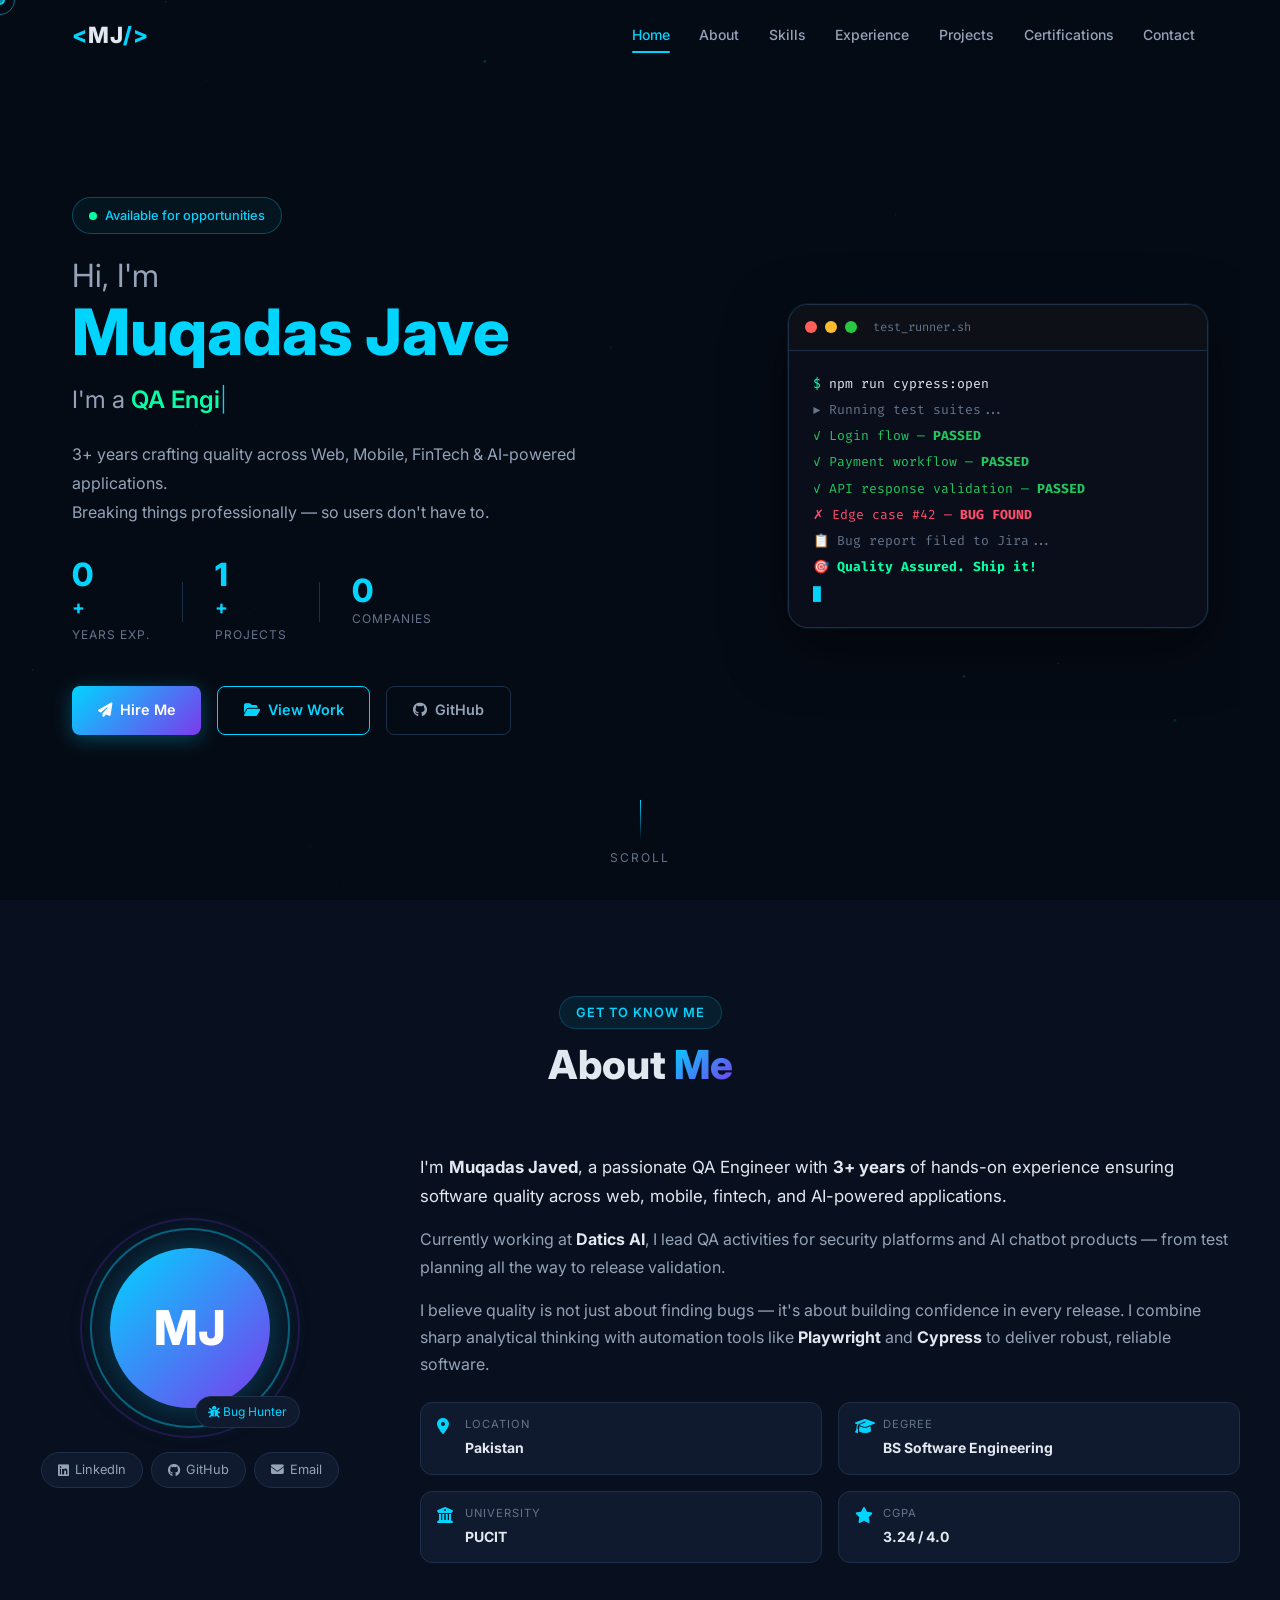
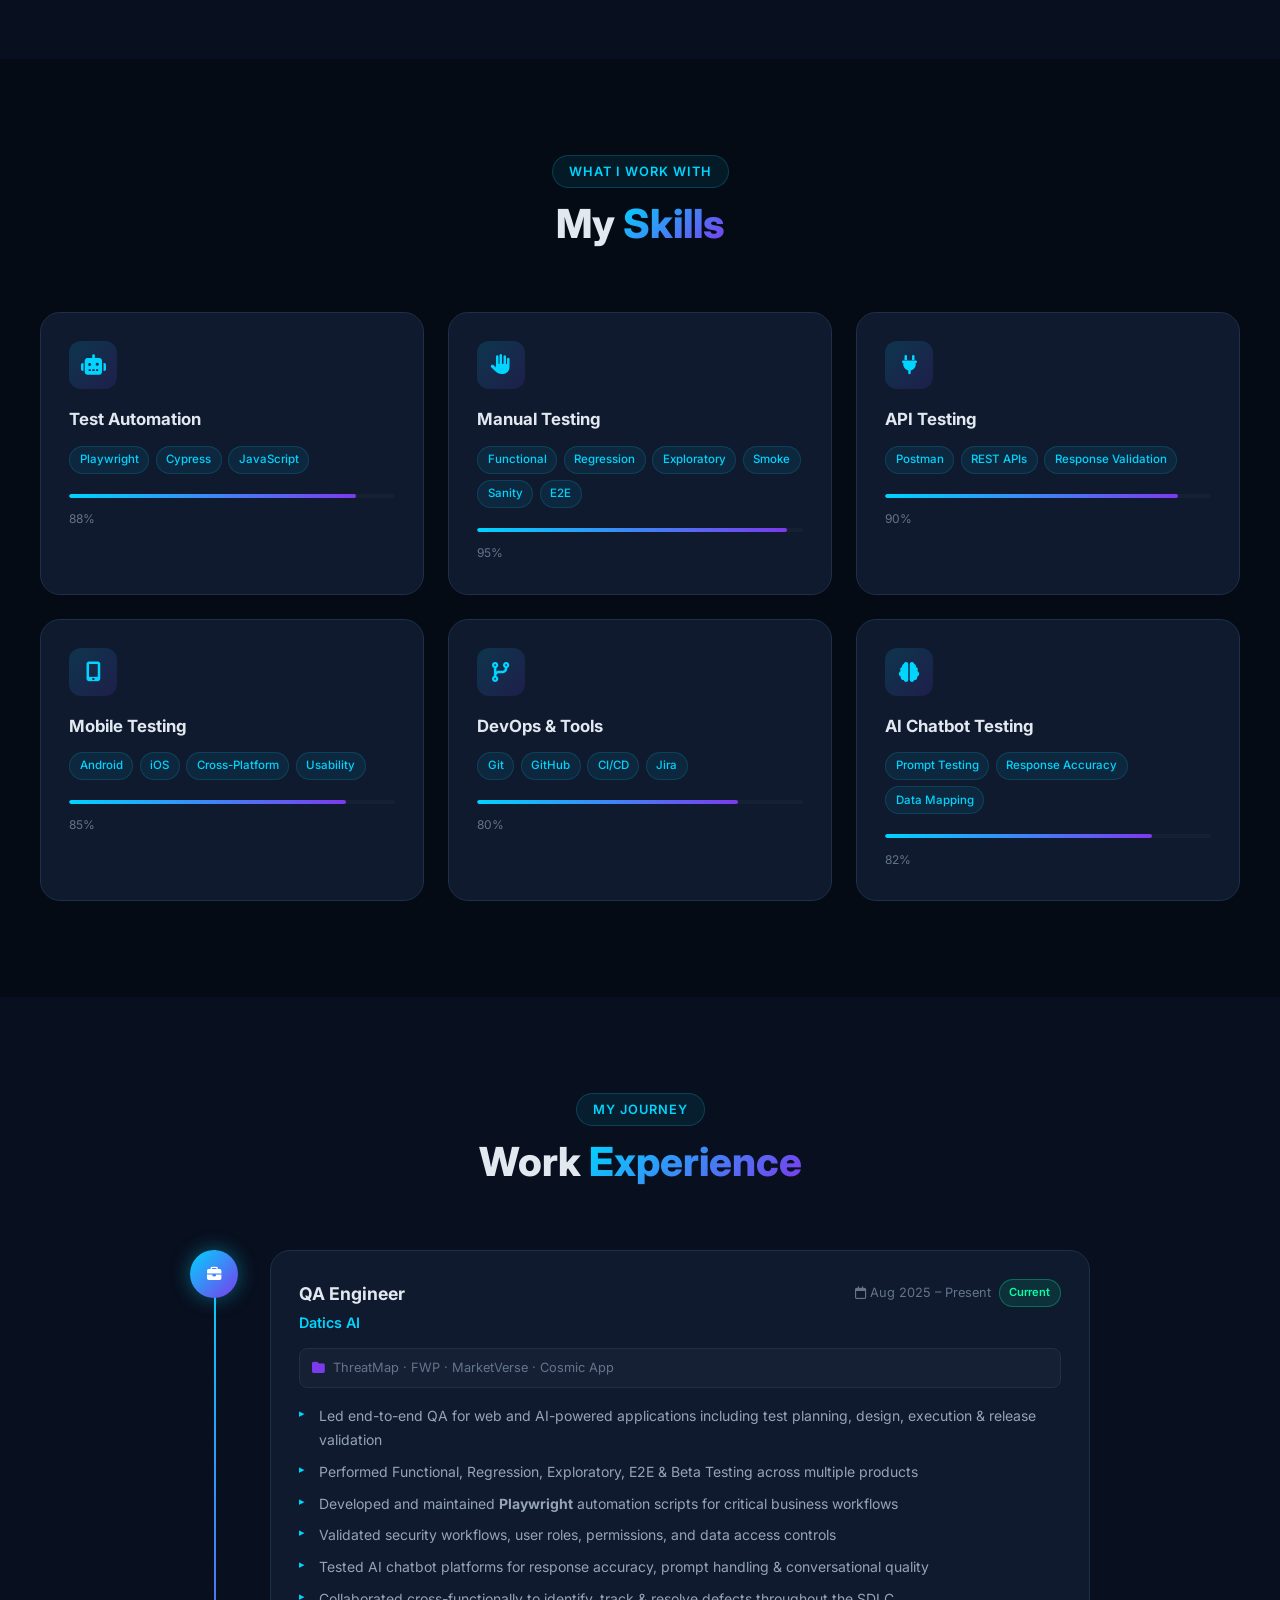
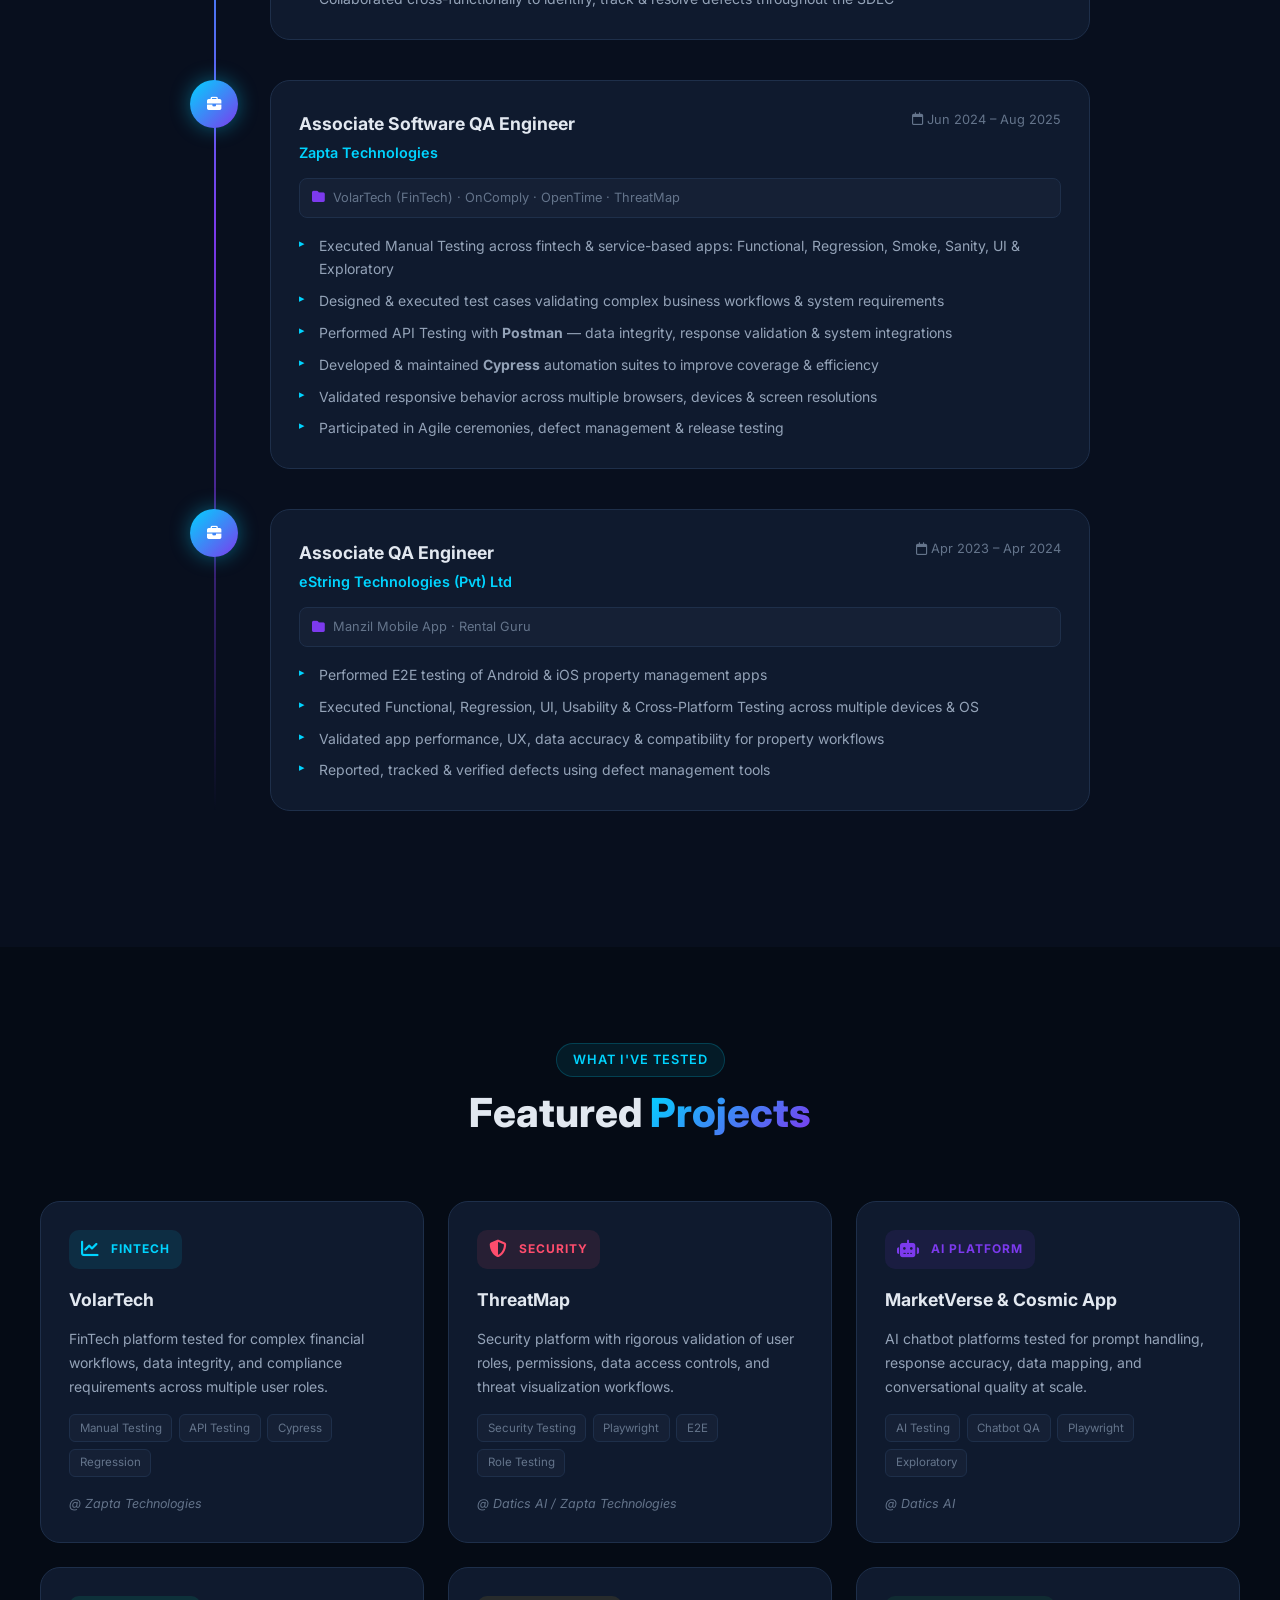
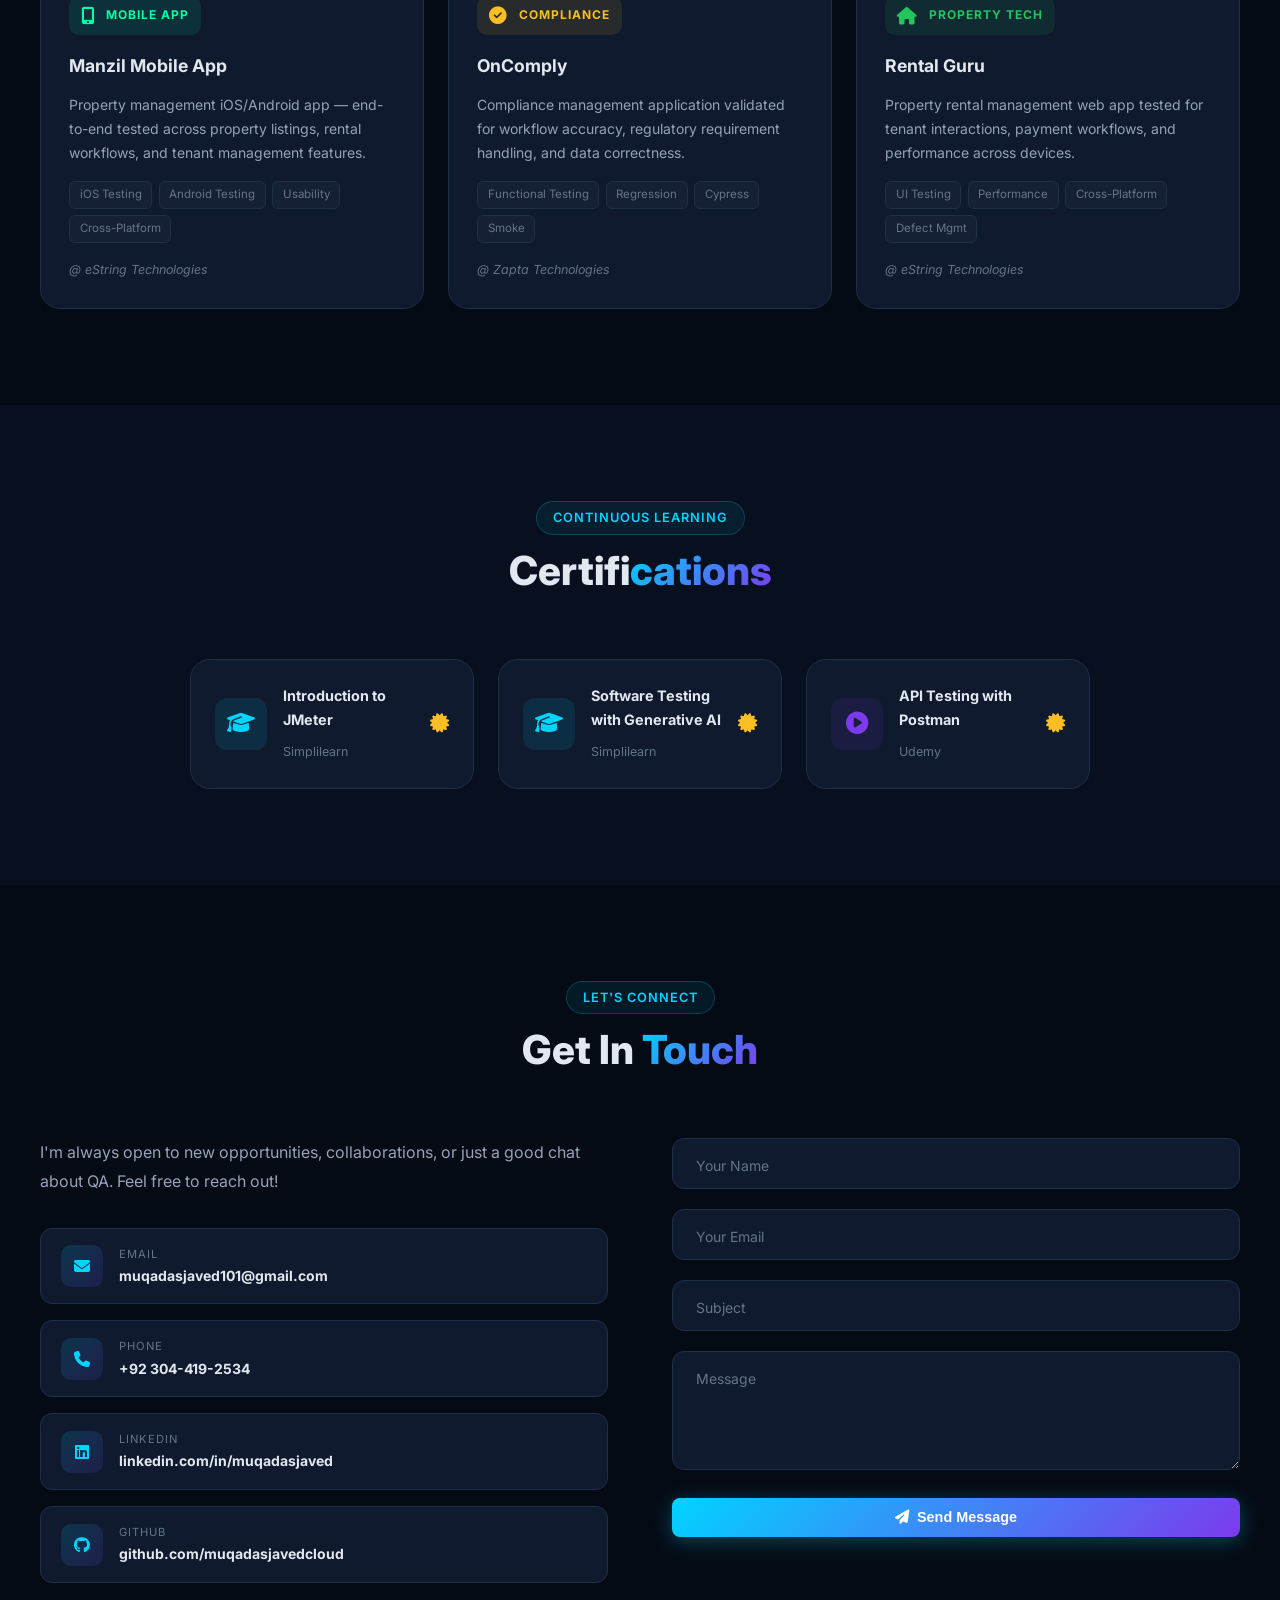
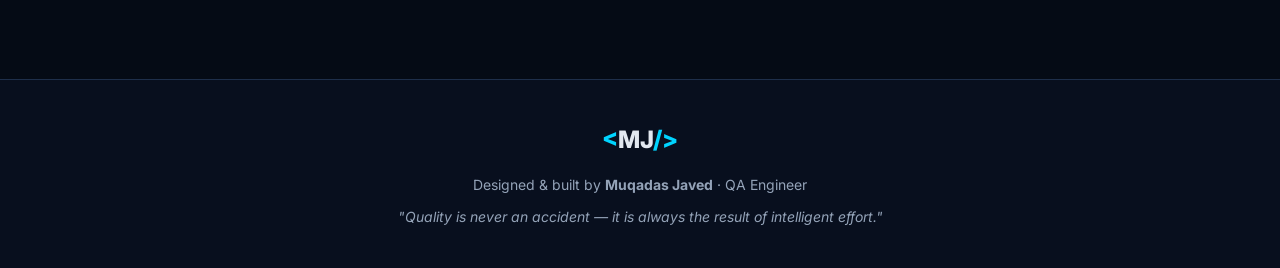
==== index.html @ f6d14b2b "🚀 Launch: Muqadas Javed QA Engineer Portfolio" ====
<!DOCTYPE html>
<html lang="en">
<head>
  <meta charset="UTF-8" />
  <meta name="viewport" content="width=device-width, initial-scale=1.0" />
  <title>Muqadas Javed | QA Engineer</title>
  <link rel="preconnect" href="https://fonts.googleapis.com" />
  <link rel="preconnect" href="https://fonts.gstatic.com" crossorigin />
  <link href="https://fonts.googleapis.com/css2?family=Inter:wght@300;400;500;600;700;800&family=Fira+Code:wght@400;500&display=swap" rel="stylesheet" />
  <link rel="stylesheet" href="https://cdnjs.cloudflare.com/ajax/libs/font-awesome/6.5.0/css/all.min.css" />
  <link rel="stylesheet" href="style.css" />
</head>
<body>

  <!-- CUSTOM CURSOR -->
  <div class="cursor" id="cursor"></div>
  <div class="cursor-follower" id="cursorFollower"></div>

  <!-- LOADING SCREEN -->
  <div class="loader" id="loader">
    <div class="loader-content">
      <div class="loader-logo">MJ</div>
      <div class="loader-bar"><div class="loader-fill"></div></div>
      <p class="loader-text fira">Initializing QA Mode...</p>
    </div>
  </div>

  <!-- NAVBAR -->
  <nav class="navbar" id="navbar">
    <div class="nav-container">
      <a href="#home" class="nav-logo">
        <span class="logo-bracket">&lt;</span>MJ<span class="logo-bracket">/&gt;</span>
      </a>
      <ul class="nav-links" id="navLinks">
        <li><a href="#home"           class="nav-link active">Home</a></li>
        <li><a href="#about"          class="nav-link">About</a></li>
        <li><a href="#skills"         class="nav-link">Skills</a></li>
        <li><a href="#experience"     class="nav-link">Experience</a></li>
        <li><a href="#projects"       class="nav-link">Projects</a></li>
        <li><a href="#certifications" class="nav-link">Certifications</a></li>
        <li><a href="#contact"        class="nav-link">Contact</a></li>
      </ul>
      <button class="hamburger" id="hamburger" aria-label="Menu">
        <span></span><span></span><span></span>
      </button>
    </div>
  </nav>

  <!-- HERO -->
  <section class="hero" id="home">
    <canvas id="particleCanvas"></canvas>
    <div class="hero-content">
      <div class="hero-badge">
        <span class="badge-dot"></span>
        Available for opportunities
      </div>
      <h1 class="hero-title">
        <span class="title-greeting">Hi, I'm</span>
        <span class="title-name" id="typedName"></span>
      </h1>
      <div class="hero-role">
        <span class="role-static">I'm a </span>
        <span class="role-dynamic" id="roleText"></span><span class="role-cursor">|</span>
      </div>
      <p class="hero-desc">
        3+ years crafting quality across Web, Mobile, FinTech &amp; AI-powered applications.<br/>
        Breaking things professionally — so users don't have to.
      </p>
      <div class="hero-stats">
        <div class="stat-item">
          <span class="stat-num" data-target="3">0</span><span class="stat-plus">+</span>
          <span class="stat-label">Years Exp.</span>
        </div>
        <div class="stat-divider"></div>
        <div class="stat-item">
          <span class="stat-num" data-target="8">0</span><span class="stat-plus">+</span>
          <span class="stat-label">Projects</span>
        </div>
        <div class="stat-divider"></div>
        <div class="stat-item">
          <span class="stat-num" data-target="3">0</span>
          <span class="stat-label">Companies</span>
        </div>
      </div>
      <div class="hero-actions">
        <a href="#contact"  class="btn btn-primary"><i class="fas fa-paper-plane"></i> Hire Me</a>
        <a href="#projects" class="btn btn-outline"><i class="fas fa-folder-open"></i> View Work</a>
        <a href="https://github.com/muqadasjavedcloud" target="_blank" class="btn btn-ghost"><i class="fab fa-github"></i> GitHub</a>
      </div>
    </div>

    <div class="hero-visual">
      <div class="terminal-window">
        <div class="terminal-bar">
          <span class="t-dot red"></span>
          <span class="t-dot yellow"></span>
          <span class="t-dot green"></span>
          <span class="t-title fira">test_runner.sh</span>
        </div>
        <div class="terminal-body fira">
          <div class="t-line"><span class="t-prompt">$</span> <span class="t-cmd">npm run cypress:open</span></div>
          <div class="t-line t-out">&#9658; Running test suites...</div>
          <div class="t-line t-pass">&#10003; Login flow &mdash; <span>PASSED</span></div>
          <div class="t-line t-pass">&#10003; Payment workflow &mdash; <span>PASSED</span></div>
          <div class="t-line t-pass">&#10003; API response validation &mdash; <span>PASSED</span></div>
          <div class="t-line t-fail">&#10007; Edge case #42 &mdash; <span>BUG FOUND</span></div>
          <div class="t-line t-out">&#128203; Bug report filed to Jira...</div>
          <div class="t-line t-success">&#127919; Quality Assured. Ship it!</div>
          <div class="t-blink-cursor">&#9608;</div>
        </div>
      </div>
    </div>

    <div class="scroll-indicator">
      <div class="scroll-line"></div>
      <span>Scroll</span>
    </div>
  </section>

  <!-- ABOUT -->
  <section class="about section" id="about">
    <div class="container">
      <div class="section-header" data-aos>
        <span class="section-tag">Get to know me</span>
        <h2 class="section-title">About <span class="highlight">Me</span></h2>
      </div>
      <div class="about-grid">
        <div class="about-image-wrap" data-aos data-aos-delay="100">
          <div class="about-avatar">
            <div class="avatar-ring"></div>
            <div class="avatar-ring ring2"></div>
            <div class="avatar-inner">MJ</div>
            <div class="avatar-badge"><i class="fas fa-bug"></i> Bug Hunter</div>
          </div>
          <div class="about-links">
            <a href="https://linkedin.com/in/muqadasjaved" target="_blank" class="social-chip">
              <i class="fab fa-linkedin"></i> LinkedIn
            </a>
            <a href="https://github.com/muqadasjavedcloud" target="_blank" class="social-chip">
              <i class="fab fa-github"></i> GitHub
            </a>
            <a href="mailto:muqadasjaved101@gmail.com" class="social-chip">
              <i class="fas fa-envelope"></i> Email
            </a>
          </div>
        </div>
        <div class="about-text" data-aos data-aos-delay="200">
          <p class="about-intro">
            I'm <strong>Muqadas Javed</strong>, a passionate QA Engineer with <strong>3+ years</strong> of hands-on experience ensuring software quality across web, mobile, fintech, and AI-powered applications.
          </p>
          <p>
            Currently working at <strong>Datics AI</strong>, I lead QA activities for security platforms and AI chatbot products — from test planning all the way to release validation.
          </p>
          <p>
            I believe quality is not just about finding bugs — it's about building confidence in every release. I combine sharp analytical thinking with automation tools like <strong>Playwright</strong> and <strong>Cypress</strong> to deliver robust, reliable software.
          </p>
          <div class="about-info-grid">
            <div class="info-item">
              <i class="fas fa-map-marker-alt"></i>
              <div><span>Location</span><strong>Pakistan</strong></div>
            </div>
            <div class="info-item">
              <i class="fas fa-graduation-cap"></i>
              <div><span>Degree</span><strong>BS Software Engineering</strong></div>
            </div>
            <div class="info-item">
              <i class="fas fa-university"></i>
              <div><span>University</span><strong>PUCIT</strong></div>
            </div>
            <div class="info-item">
              <i class="fas fa-star"></i>
              <div><span>CGPA</span><strong>3.24 / 4.0</strong></div>
            </div>
          </div>
        </div>
      </div>
    </div>
  </section>

  <!-- SKILLS -->
  <section class="skills section" id="skills">
    <div class="container">
      <div class="section-header" data-aos>
        <span class="section-tag">What I work with</span>
        <h2 class="section-title">My <span class="highlight">Skills</span></h2>
      </div>
      <div class="skills-grid">
        <div class="skill-card" data-aos data-aos-delay="0">
          <div class="skill-icon"><i class="fas fa-robot"></i></div>
          <h3>Test Automation</h3>
          <div class="skill-items">
            <span class="skill-tag">Playwright</span>
            <span class="skill-tag">Cypress</span>
            <span class="skill-tag">JavaScript</span>
          </div>
          <div class="skill-bar-wrap"><div class="skill-bar" data-width="88"></div></div>
          <span class="skill-percent">88%</span>
        </div>
        <div class="skill-card" data-aos data-aos-delay="100">
          <div class="skill-icon"><i class="fas fa-hand-paper"></i></div>
          <h3>Manual Testing</h3>
          <div class="skill-items">
            <span class="skill-tag">Functional</span>
            <span class="skill-tag">Regression</span>
            <span class="skill-tag">Exploratory</span>
            <span class="skill-tag">Smoke</span>
            <span class="skill-tag">Sanity</span>
            <span class="skill-tag">E2E</span>
          </div>
          <div class="skill-bar-wrap"><div class="skill-bar" data-width="95"></div></div>
          <span class="skill-percent">95%</span>
        </div>
        <div class="skill-card" data-aos data-aos-delay="200">
          <div class="skill-icon"><i class="fas fa-plug"></i></div>
          <h3>API Testing</h3>
          <div class="skill-items">
            <span class="skill-tag">Postman</span>
            <span class="skill-tag">REST APIs</span>
            <span class="skill-tag">Response Validation</span>
          </div>
          <div class="skill-bar-wrap"><div class="skill-bar" data-width="90"></div></div>
          <span class="skill-percent">90%</span>
        </div>
        <div class="skill-card" data-aos data-aos-delay="300">
          <div class="skill-icon"><i class="fas fa-mobile-alt"></i></div>
          <h3>Mobile Testing</h3>
          <div class="skill-items">
            <span class="skill-tag">Android</span>
            <span class="skill-tag">iOS</span>
            <span class="skill-tag">Cross-Platform</span>
            <span class="skill-tag">Usability</span>
          </div>
          <div class="skill-bar-wrap"><div class="skill-bar" data-width="85"></div></div>
          <span class="skill-percent">85%</span>
        </div>
        <div class="skill-card" data-aos data-aos-delay="400">
          <div class="skill-icon"><i class="fas fa-code-branch"></i></div>
          <h3>DevOps &amp; Tools</h3>
          <div class="skill-items">
            <span class="skill-tag">Git</span>
            <span class="skill-tag">GitHub</span>
            <span class="skill-tag">CI/CD</span>
            <span class="skill-tag">Jira</span>
          </div>
          <div class="skill-bar-wrap"><div class="skill-bar" data-width="80"></div></div>
          <span class="skill-percent">80%</span>
        </div>
        <div class="skill-card" data-aos data-aos-delay="500">
          <div class="skill-icon"><i class="fas fa-brain"></i></div>
          <h3>AI Chatbot Testing</h3>
          <div class="skill-items">
            <span class="skill-tag">Prompt Testing</span>
            <span class="skill-tag">Response Accuracy</span>
            <span class="skill-tag">Data Mapping</span>
          </div>
          <div class="skill-bar-wrap"><div class="skill-bar" data-width="82"></div></div>
          <span class="skill-percent">82%</span>
        </div>
      </div>
    </div>
  </section>

  <!-- EXPERIENCE -->
  <section class="experience section" id="experience">
    <div class="container">
      <div class="section-header" data-aos>
        <span class="section-tag">My journey</span>
        <h2 class="section-title">Work <span class="highlight">Experience</span></h2>
      </div>
      <div class="timeline">

        <div class="timeline-item" data-aos>
          <div class="timeline-dot"><i class="fas fa-briefcase"></i></div>
          <div class="timeline-card">
            <div class="tc-header">
              <div>
                <h3 class="tc-role">QA Engineer</h3>
                <span class="tc-company">Datics AI</span>
              </div>
              <div class="tc-meta">
                <span class="tc-date"><i class="far fa-calendar"></i> Aug 2025 – Present</span>
                <span class="tc-badge">Current</span>
              </div>
            </div>
            <div class="tc-projects"><i class="fas fa-folder"></i> ThreatMap &middot; FWP &middot; MarketVerse &middot; Cosmic App</div>
            <ul class="tc-list">
              <li>Led end-to-end QA for web and AI-powered applications including test planning, design, execution &amp; release validation</li>
              <li>Performed Functional, Regression, Exploratory, E2E &amp; Beta Testing across multiple products</li>
              <li>Developed and maintained <strong>Playwright</strong> automation scripts for critical business workflows</li>
              <li>Validated security workflows, user roles, permissions, and data access controls</li>
              <li>Tested AI chatbot platforms for response accuracy, prompt handling &amp; conversational quality</li>
              <li>Collaborated cross-functionally to identify, track &amp; resolve defects throughout the SDLC</li>
            </ul>
          </div>
        </div>

        <div class="timeline-item" data-aos data-aos-delay="100">
          <div class="timeline-dot"><i class="fas fa-briefcase"></i></div>
          <div class="timeline-card">
            <div class="tc-header">
              <div>
                <h3 class="tc-role">Associate Software QA Engineer</h3>
                <span class="tc-company">Zapta Technologies</span>
              </div>
              <div class="tc-meta">
                <span class="tc-date"><i class="far fa-calendar"></i> Jun 2024 – Aug 2025</span>
              </div>
            </div>
            <div class="tc-projects"><i class="fas fa-folder"></i> VolarTech (FinTech) &middot; OnComply &middot; OpenTime &middot; ThreatMap</div>
            <ul class="tc-list">
              <li>Executed Manual Testing across fintech &amp; service-based apps: Functional, Regression, Smoke, Sanity, UI &amp; Exploratory</li>
              <li>Designed &amp; executed test cases validating complex business workflows &amp; system requirements</li>
              <li>Performed API Testing with <strong>Postman</strong> — data integrity, response validation &amp; system integrations</li>
              <li>Developed &amp; maintained <strong>Cypress</strong> automation suites to improve coverage &amp; efficiency</li>
              <li>Validated responsive behavior across multiple browsers, devices &amp; screen resolutions</li>
              <li>Participated in Agile ceremonies, defect management &amp; release testing</li>
            </ul>
          </div>
        </div>

        <div class="timeline-item" data-aos data-aos-delay="200">
          <div class="timeline-dot"><i class="fas fa-briefcase"></i></div>
          <div class="timeline-card">
            <div class="tc-header">
              <div>
                <h3 class="tc-role">Associate QA Engineer</h3>
                <span class="tc-company">eString Technologies (Pvt) Ltd</span>
              </div>
              <div class="tc-meta">
                <span class="tc-date"><i class="far fa-calendar"></i> Apr 2023 – Apr 2024</span>
              </div>
            </div>
            <div class="tc-projects"><i class="fas fa-folder"></i> Manzil Mobile App &middot; Rental Guru</div>
            <ul class="tc-list">
              <li>Performed E2E testing of Android &amp; iOS property management apps</li>
              <li>Executed Functional, Regression, UI, Usability &amp; Cross-Platform Testing across multiple devices &amp; OS</li>
              <li>Validated app performance, UX, data accuracy &amp; compatibility for property workflows</li>
              <li>Reported, tracked &amp; verified defects using defect management tools</li>
            </ul>
          </div>
        </div>

      </div>
    </div>
  </section>

  <!-- PROJECTS -->
  <section class="projects section" id="projects">
    <div class="container">
      <div class="section-header" data-aos>
        <span class="section-tag">What I've tested</span>
        <h2 class="section-title">Featured <span class="highlight">Projects</span></h2>
      </div>
      <div class="projects-grid">

        <div class="project-card" data-aos data-aos-delay="0">
          <div class="pc-top fintech"><i class="fas fa-chart-line pc-icon"></i><span class="pc-type">FinTech</span></div>
          <h3>VolarTech</h3>
          <p>FinTech platform tested for complex financial workflows, data integrity, and compliance requirements across multiple user roles.</p>
          <div class="pc-tags"><span>Manual Testing</span><span>API Testing</span><span>Cypress</span><span>Regression</span></div>
          <div class="pc-company">@ Zapta Technologies</div>
        </div>

        <div class="project-card" data-aos data-aos-delay="100">
          <div class="pc-top security"><i class="fas fa-shield-alt pc-icon"></i><span class="pc-type">Security</span></div>
          <h3>ThreatMap</h3>
          <p>Security platform with rigorous validation of user roles, permissions, data access controls, and threat visualization workflows.</p>
          <div class="pc-tags"><span>Security Testing</span><span>Playwright</span><span>E2E</span><span>Role Testing</span></div>
          <div class="pc-company">@ Datics AI / Zapta Technologies</div>
        </div>

        <div class="project-card" data-aos data-aos-delay="200">
          <div class="pc-top ai"><i class="fas fa-robot pc-icon"></i><span class="pc-type">AI Platform</span></div>
          <h3>MarketVerse &amp; Cosmic App</h3>
          <p>AI chatbot platforms tested for prompt handling, response accuracy, data mapping, and conversational quality at scale.</p>
          <div class="pc-tags"><span>AI Testing</span><span>Chatbot QA</span><span>Playwright</span><span>Exploratory</span></div>
          <div class="pc-company">@ Datics AI</div>
        </div>

        <div class="project-card" data-aos data-aos-delay="300">
          <div class="pc-top mobile"><i class="fas fa-mobile-alt pc-icon"></i><span class="pc-type">Mobile App</span></div>
          <h3>Manzil Mobile App</h3>
          <p>Property management iOS/Android app — end-to-end tested across property listings, rental workflows, and tenant management features.</p>
          <div class="pc-tags"><span>iOS Testing</span><span>Android Testing</span><span>Usability</span><span>Cross-Platform</span></div>
          <div class="pc-company">@ eString Technologies</div>
        </div>

        <div class="project-card" data-aos data-aos-delay="400">
          <div class="pc-top service"><i class="fas fa-check-circle pc-icon"></i><span class="pc-type">Compliance</span></div>
          <h3>OnComply</h3>
          <p>Compliance management application validated for workflow accuracy, regulatory requirement handling, and data correctness.</p>
          <div class="pc-tags"><span>Functional Testing</span><span>Regression</span><span>Cypress</span><span>Smoke</span></div>
          <div class="pc-company">@ Zapta Technologies</div>
        </div>

        <div class="project-card" data-aos data-aos-delay="500">
          <div class="pc-top rental"><i class="fas fa-home pc-icon"></i><span class="pc-type">Property Tech</span></div>
          <h3>Rental Guru</h3>
          <p>Property rental management web app tested for tenant interactions, payment workflows, and performance across devices.</p>
          <div class="pc-tags"><span>UI Testing</span><span>Performance</span><span>Cross-Platform</span><span>Defect Mgmt</span></div>
          <div class="pc-company">@ eString Technologies</div>
        </div>

      </div>
    </div>
  </section>

  <!-- CERTIFICATIONS -->
  <section class="certifications section" id="certifications">
    <div class="container">
      <div class="section-header" data-aos>
        <span class="section-tag">Continuous learning</span>
        <h2 class="section-title">Certifi<span class="highlight">cations</span></h2>
      </div>
      <div class="certs-grid">
        <div class="cert-card" data-aos data-aos-delay="0">
          <div class="cert-logo simplilearn"><i class="fas fa-graduation-cap"></i></div>
          <div class="cert-info">
            <h3>Introduction to JMeter</h3>
            <span class="cert-issuer">Simplilearn</span>
          </div>
          <div class="cert-badge"><i class="fas fa-certificate"></i></div>
        </div>
        <div class="cert-card" data-aos data-aos-delay="100">
          <div class="cert-logo simplilearn"><i class="fas fa-graduation-cap"></i></div>
          <div class="cert-info">
            <h3>Software Testing with Generative AI</h3>
            <span class="cert-issuer">Simplilearn</span>
          </div>
          <div class="cert-badge"><i class="fas fa-certificate"></i></div>
        </div>
        <div class="cert-card" data-aos data-aos-delay="200">
          <div class="cert-logo udemy"><i class="fas fa-play-circle"></i></div>
          <div class="cert-info">
            <h3>API Testing with Postman</h3>
            <span class="cert-issuer">Udemy</span>
          </div>
          <div class="cert-badge"><i class="fas fa-certificate"></i></div>
        </div>
      </div>
    </div>
  </section>

  <!-- CONTACT -->
  <section class="contact section" id="contact">
    <div class="container">
      <div class="section-header" data-aos>
        <span class="section-tag">Let's connect</span>
        <h2 class="section-title">Get In <span class="highlight">Touch</span></h2>
      </div>
      <div class="contact-grid">
        <div class="contact-info" data-aos data-aos-delay="0">
          <p class="contact-intro">
            I'm always open to new opportunities, collaborations, or just a good chat about QA. Feel free to reach out!
          </p>
          <div class="contact-items">
            <a href="mailto:muqadasjaved101@gmail.com" class="contact-item">
              <div class="ci-icon"><i class="fas fa-envelope"></i></div>
              <div><span>Email</span><strong>muqadasjaved101@gmail.com</strong></div>
            </a>
            <a href="tel:+923044192534" class="contact-item">
              <div class="ci-icon"><i class="fas fa-phone"></i></div>
              <div><span>Phone</span><strong>+92 304-419-2534</strong></div>
            </a>
            <a href="https://linkedin.com/in/muqadasjaved" target="_blank" class="contact-item">
              <div class="ci-icon"><i class="fab fa-linkedin"></i></div>
              <div><span>LinkedIn</span><strong>linkedin.com/in/muqadasjaved</strong></div>
            </a>
            <a href="https://github.com/muqadasjavedcloud" target="_blank" class="contact-item">
              <div class="ci-icon"><i class="fab fa-github"></i></div>
              <div><span>GitHub</span><strong>github.com/muqadasjavedcloud</strong></div>
            </a>
          </div>
        </div>
        <form class="contact-form" data-aos data-aos-delay="150" id="contactForm">
          <div class="form-group">
            <input type="text" id="fname" placeholder=" " required />
            <label for="fname">Your Name</label>
          </div>
          <div class="form-group">
            <input type="email" id="femail" placeholder=" " required />
            <label for="femail">Your Email</label>
          </div>
          <div class="form-group">
            <input type="text" id="fsubject" placeholder=" " required />
            <label for="fsubject">Subject</label>
          </div>
          <div class="form-group">
            <textarea id="fmessage" rows="5" placeholder=" " required></textarea>
            <label for="fmessage">Message</label>
          </div>
          <button type="submit" class="btn btn-primary btn-full">
            <i class="fas fa-paper-plane"></i> Send Message
          </button>
        </form>
      </div>
    </div>
  </section>

  <!-- FOOTER -->
  <footer class="footer">
    <div class="container">
      <div class="footer-content">
        <div class="footer-logo"><span class="logo-bracket">&lt;</span>MJ<span class="logo-bracket">/&gt;</span></div>
        <p>Designed &amp; built by <strong>Muqadas Javed</strong> &middot; QA Engineer</p>
        <p class="footer-sub">"Quality is never an accident — it is always the result of intelligent effort."</p>
      </div>
    </div>
  </footer>

  <script src="script.js"></script>
</body>
</html>
---- style.css ----
/* ========================================
   MUQADAS JAVED — QA PORTFOLIO
   Modern Dark Theme + Animations
======================================== */

/* ── RESET & BASE ── */
*, *::before, *::after { box-sizing: border-box; margin: 0; padding: 0; }

:root {
  --bg:         #050b15;
  --bg2:        #080f1e;
  --bg3:        #0d1526;
  --surface:    #0f1a2e;
  --surface2:   #152035;
  --border:     #1e2f4a;
  --accent:     #00d4ff;
  --accent2:    #7c3aed;
  --accent3:    #06ffa5;
  --text:       #e2e8f0;
  --text2:      #94a3b8;
  --text3:      #64748b;
  --red:        #ff4d6d;
  --yellow:     #fbbf24;
  --green:      #22c55e;
  --radius:     12px;
  --radius-lg:  20px;
  --shadow:     0 4px 24px rgba(0,212,255,0.08);
  --shadow-lg:  0 8px 48px rgba(0,212,255,0.12);
  --transition: 0.3s cubic-bezier(0.4,0,0.2,1);
}

html { scroll-behavior: smooth; }

body {
  background: var(--bg);
  color: var(--text);
  font-family: 'Inter', sans-serif;
  line-height: 1.7;
  overflow-x: hidden;
  cursor: none;
}

.fira { font-family: 'Fira Code', monospace; }

::selection { background: var(--accent); color: var(--bg); }

/* ── SCROLLBAR ── */
::-webkit-scrollbar { width: 5px; }
::-webkit-scrollbar-track { background: var(--bg); }
::-webkit-scrollbar-thumb { background: var(--accent); border-radius: 99px; }

/* ── CUSTOM CURSOR ── */
.cursor {
  position: fixed; top: 0; left: 0; width: 10px; height: 10px;
  background: var(--accent); border-radius: 50%; pointer-events: none;
  z-index: 9999; transform: translate(-50%,-50%);
  transition: transform 0.1s, width 0.2s, height 0.2s;
  mix-blend-mode: difference;
}
.cursor-follower {
  position: fixed; top: 0; left: 0; width: 30px; height: 30px;
  border: 1.5px solid var(--accent); border-radius: 50%; pointer-events: none;
  z-index: 9998; transform: translate(-50%,-50%);
  transition: transform 0.15s, width 0.3s, height 0.3s, opacity 0.3s;
  opacity: 0.5;
}
.cursor.hover { width: 18px; height: 18px; }
.cursor-follower.hover { width: 48px; height: 48px; opacity: 0.2; }

/* ── LOADER ── */
.loader {
  position: fixed; inset: 0; background: var(--bg);
  display: flex; align-items: center; justify-content: center;
  z-index: 10000; transition: opacity 0.6s, visibility 0.6s;
}
.loader.hidden { opacity: 0; visibility: hidden; }
.loader-content { text-align: center; }
.loader-logo {
  font-size: 3rem; font-weight: 800; color: var(--accent);
  margin-bottom: 1.5rem; letter-spacing: 4px;
  animation: pulseGlow 1s ease-in-out infinite alternate;
}
.loader-bar {
  width: 200px; height: 3px; background: var(--surface2);
  border-radius: 99px; overflow: hidden; margin: 0 auto 1rem;
}
.loader-fill {
  height: 100%; background: linear-gradient(90deg, var(--accent), var(--accent2));
  border-radius: 99px; width: 0;
  animation: loadFill 2s ease-in-out forwards;
}
.loader-text { color: var(--text2); font-size: 0.8rem; font-family: 'Fira Code', monospace; }
@keyframes loadFill { to { width: 100%; } }
@keyframes pulseGlow { from { text-shadow: 0 0 10px var(--accent); } to { text-shadow: 0 0 30px var(--accent), 0 0 60px var(--accent2); } }

/* ── NAVBAR ── */
.navbar {
  position: fixed; top: 0; left: 0; right: 0; z-index: 1000;
  padding: 1rem 0; transition: all var(--transition);
  border-bottom: 1px solid transparent;
}
.navbar.scrolled {
  background: rgba(5,11,21,0.92);
  backdrop-filter: blur(20px);
  border-bottom-color: var(--border);
  padding: 0.6rem 0;
  box-shadow: 0 4px 30px rgba(0,0,0,0.5);
}
.nav-container {
  max-width: 1200px; margin: 0 auto; padding: 0 2rem;
  display: flex; align-items: center; justify-content: space-between;
}
.nav-logo {
  font-size: 1.4rem; font-weight: 800; color: var(--text);
  text-decoration: none; letter-spacing: 1px;
}
.logo-bracket { color: var(--accent); }
.nav-links { display: flex; list-style: none; gap: 0.25rem; }
.nav-link {
  display: block; padding: 0.4rem 0.8rem; color: var(--text2);
  text-decoration: none; font-size: 0.875rem; font-weight: 500;
  border-radius: 6px; transition: all var(--transition); position: relative;
}
.nav-link::after {
  content: ''; position: absolute; bottom: 0; left: 50%; right: 50%;
  height: 2px; background: var(--accent); border-radius: 99px;
  transition: left var(--transition), right var(--transition);
}
.nav-link:hover, .nav-link.active { color: var(--accent); }
.nav-link:hover::after, .nav-link.active::after { left: 0.8rem; right: 0.8rem; }

.hamburger {
  display: none; flex-direction: column; gap: 5px;
  background: none; border: none; cursor: pointer; padding: 4px;
}
.hamburger span {
  display: block; width: 22px; height: 2px;
  background: var(--text2); border-radius: 99px;
  transition: all var(--transition);
}
.hamburger.open span:nth-child(1) { transform: translateY(7px) rotate(45deg); }
.hamburger.open span:nth-child(2) { opacity: 0; }
.hamburger.open span:nth-child(3) { transform: translateY(-7px) rotate(-45deg); }

/* ── HERO ── */
.hero {
  min-height: 100vh; display: flex; align-items: center;
  position: relative; overflow: hidden; padding: 6rem 2rem 4rem;
  gap: 4rem; max-width: 1200px; margin: 0 auto;
}
#particleCanvas {
  position: fixed; top: 0; left: 0; width: 100%; height: 100%;
  pointer-events: none; z-index: 0; opacity: 0.4;
}
.hero-content { flex: 1; position: relative; z-index: 1; }
.hero-visual { flex: 0 0 420px; position: relative; z-index: 1; }

.hero-badge {
  display: inline-flex; align-items: center; gap: 8px;
  padding: 0.4rem 1rem; border: 1px solid rgba(0,212,255,0.3);
  background: rgba(0,212,255,0.05); border-radius: 99px;
  color: var(--accent); font-size: 0.8rem; font-weight: 500;
  margin-bottom: 1.5rem; animation: fadeInUp 0.6s ease both;
}
.badge-dot {
  width: 8px; height: 8px; border-radius: 50%;
  background: var(--accent3);
  animation: blink 1.5s ease-in-out infinite;
}
@keyframes blink { 0%,100% { opacity: 1; } 50% { opacity: 0.2; } }

.hero-title {
  font-size: clamp(2.5rem, 6vw, 4rem);
  font-weight: 800; line-height: 1.1; margin-bottom: 0.75rem;
  animation: fadeInUp 0.7s ease 0.1s both;
}
.title-greeting { display: block; color: var(--text2); font-size: 0.5em; font-weight: 400; margin-bottom: 0.25rem; }
.title-name { color: var(--accent); }

.hero-role {
  font-size: clamp(1.1rem, 2.5vw, 1.5rem); color: var(--text2);
  margin-bottom: 1.25rem; animation: fadeInUp 0.8s ease 0.2s both;
}
.role-dynamic { color: var(--accent3); font-weight: 600; }
.role-cursor {
  color: var(--accent); animation: blink 1s step-end infinite;
  font-weight: 300;
}

.hero-desc {
  color: var(--text2); font-size: 1rem; max-width: 520px;
  margin-bottom: 2rem; line-height: 1.8;
  animation: fadeInUp 0.9s ease 0.3s both;
}

.hero-stats {
  display: flex; align-items: center; gap: 2rem;
  margin-bottom: 2.5rem; animation: fadeInUp 1s ease 0.4s both;
}
.stat-item { display: flex; flex-direction: column; }
.stat-num { font-size: 2rem; font-weight: 800; color: var(--accent); line-height: 1; }
.stat-plus { font-size: 1.2rem; font-weight: 700; color: var(--accent); }
.stat-label { font-size: 0.75rem; color: var(--text3); text-transform: uppercase; letter-spacing: 1px; margin-top: 2px; }
.stat-divider { width: 1px; height: 40px; background: var(--border); }

.hero-actions {
  display: flex; gap: 1rem; flex-wrap: wrap;
  animation: fadeInUp 1.1s ease 0.5s both;
}

/* ── BUTTONS ── */
.btn {
  display: inline-flex; align-items: center; gap: 0.5rem;
  padding: 0.7rem 1.6rem; border-radius: 8px; font-weight: 600;
  font-size: 0.9rem; text-decoration: none; border: none;
  cursor: pointer; transition: all var(--transition); position: relative;
  overflow: hidden;
}
.btn::before {
  content: ''; position: absolute; inset: 0;
  background: rgba(255,255,255,0.1); opacity: 0;
  transition: opacity var(--transition);
}
.btn:hover::before { opacity: 1; }
.btn-primary {
  background: linear-gradient(135deg, var(--accent), var(--accent2));
  color: #fff; box-shadow: 0 4px 20px rgba(0,212,255,0.3);
}
.btn-primary:hover { transform: translateY(-2px); box-shadow: 0 8px 30px rgba(0,212,255,0.4); }
.btn-outline {
  border: 1.5px solid var(--accent); color: var(--accent); background: transparent;
}
.btn-outline:hover { background: var(--accent); color: var(--bg); }
.btn-ghost { border: 1.5px solid var(--border); color: var(--text2); background: transparent; }
.btn-ghost:hover { border-color: var(--text2); color: var(--text); }
.btn-full { width: 100%; justify-content: center; }

/* ── TERMINAL ── */
.terminal-window {
  background: #0a0e1a; border: 1px solid var(--border);
  border-radius: var(--radius-lg); overflow: hidden;
  box-shadow: 0 20px 60px rgba(0,0,0,0.5), 0 0 0 1px rgba(0,212,255,0.1);
  animation: fadeInRight 1s ease 0.4s both, terminalGlow 4s ease-in-out infinite;
}
@keyframes terminalGlow {
  0%,100% { box-shadow: 0 20px 60px rgba(0,0,0,0.5), 0 0 0 1px rgba(0,212,255,0.1); }
  50% { box-shadow: 0 20px 60px rgba(0,0,0,0.5), 0 0 0 1px rgba(0,212,255,0.4), 0 0 40px rgba(0,212,255,0.1); }
}
.terminal-bar {
  display: flex; align-items: center; gap: 8px;
  padding: 0.75rem 1rem; background: #0d1117; border-bottom: 1px solid var(--border);
}
.t-dot { width: 12px; height: 12px; border-radius: 50%; }
.t-dot.red    { background: #ff5f57; }
.t-dot.yellow { background: #febc2e; }
.t-dot.green  { background: #28c840; }
.t-title { color: var(--text3); font-size: 0.75rem; margin-left: 0.5rem; }
.terminal-body {
  padding: 1.25rem 1.5rem; font-size: 0.82rem; line-height: 2;
  min-height: 220px;
}
.t-line { opacity: 0; animation: termLine 0.3s ease forwards; }
.t-line:nth-child(1)  { animation-delay: 0.5s; }
.t-line:nth-child(2)  { animation-delay: 1s; }
.t-line:nth-child(3)  { animation-delay: 1.5s; }
.t-line:nth-child(4)  { animation-delay: 2s; }
.t-line:nth-child(5)  { animation-delay: 2.5s; }
.t-line:nth-child(6)  { animation-delay: 3s; }
.t-line:nth-child(7)  { animation-delay: 3.5s; }
.t-line:nth-child(8)  { animation-delay: 4s; }
@keyframes termLine { from { opacity: 0; transform: translateX(-8px); } to { opacity: 1; transform: none; } }
.t-prompt { color: var(--accent3); }
.t-cmd { color: var(--text); }
.t-out  { color: var(--text3); }
.t-pass { color: var(--green); }
.t-pass span { font-weight: 700; }
.t-fail { color: var(--red); }
.t-fail span { font-weight: 700; }
.t-success { color: var(--accent3); font-weight: 700; }
.t-blink-cursor {
  color: var(--accent);
  animation: blink 1s step-end infinite, termLine 0.3s ease 4.5s forwards;
  opacity: 0;
}

.scroll-indicator {
  position: absolute; bottom: 2rem; left: 50%; transform: translateX(-50%);
  display: flex; flex-direction: column; align-items: center; gap: 8px;
  color: var(--text3); font-size: 0.75rem; letter-spacing: 2px;
  text-transform: uppercase; animation: fadeIn 2s ease 2s both;
}
.scroll-line {
  width: 1px; height: 40px;
  background: linear-gradient(to bottom, var(--accent), transparent);
  animation: scrollPulse 2s ease-in-out infinite;
}
@keyframes scrollPulse { 0%,100% { opacity: 0.3; transform: scaleY(1); } 50% { opacity: 1; transform: scaleY(1.2); } }

/* ── SECTIONS ── */
.section { padding: 6rem 2rem; }
.container { max-width: 1200px; margin: 0 auto; }

.section-header { text-align: center; margin-bottom: 4rem; }
.section-tag {
  display: inline-block; padding: 0.3rem 1rem;
  background: rgba(0,212,255,0.08); border: 1px solid rgba(0,212,255,0.2);
  color: var(--accent); border-radius: 99px; font-size: 0.8rem;
  font-weight: 600; letter-spacing: 1px; text-transform: uppercase;
  margin-bottom: 0.75rem;
}
.section-title {
  font-size: clamp(1.8rem, 4vw, 2.5rem);
  font-weight: 800; color: var(--text); line-height: 1.2;
}
.highlight {
  background: linear-gradient(135deg, var(--accent), var(--accent2));
  -webkit-background-clip: text; -webkit-text-fill-color: transparent;
  background-clip: text;
}

/* ── AOS (scroll animations) ── */
[data-aos] {
  opacity: 0; transform: translateY(30px);
  transition: opacity 0.7s ease, transform 0.7s ease;
}
[data-aos].aos-animate { opacity: 1; transform: none; }
[data-aos-delay="100"] { transition-delay: 0.1s; }
[data-aos-delay="200"] { transition-delay: 0.2s; }
[data-aos-delay="300"] { transition-delay: 0.3s; }
[data-aos-delay="400"] { transition-delay: 0.4s; }
[data-aos-delay="500"] { transition-delay: 0.5s; }

/* ── ABOUT ── */
.about { background: var(--bg2); }
.about-grid { display: grid; grid-template-columns: 300px 1fr; gap: 5rem; align-items: center; }
.about-image-wrap { display: flex; flex-direction: column; align-items: center; gap: 1.5rem; }

.about-avatar {
  position: relative; width: 200px; height: 200px;
  display: flex; align-items: center; justify-content: center;
}
.avatar-ring {
  position: absolute; inset: 0; border-radius: 50%;
  border: 2px solid var(--accent); opacity: 0.4;
  animation: spinRing 8s linear infinite;
}
.avatar-ring.ring2 {
  inset: -10px; border-color: var(--accent2); opacity: 0.2;
  animation-duration: 12s; animation-direction: reverse;
}
@keyframes spinRing { to { transform: rotate(360deg); } }
.avatar-inner {
  width: 160px; height: 160px; border-radius: 50%;
  background: linear-gradient(135deg, var(--accent), var(--accent2));
  display: flex; align-items: center; justify-content: center;
  font-size: 3rem; font-weight: 800; color: #fff;
  box-shadow: 0 0 40px rgba(0,212,255,0.3);
}
.avatar-badge {
  position: absolute; bottom: 0; right: -10px;
  background: var(--surface); border: 1px solid var(--border);
  padding: 0.3rem 0.75rem; border-radius: 99px;
  font-size: 0.75rem; color: var(--accent); white-space: nowrap;
}

.about-links { display: flex; flex-wrap: wrap; gap: 0.5rem; justify-content: center; }
.social-chip {
  display: inline-flex; align-items: center; gap: 6px;
  padding: 0.4rem 1rem; background: var(--surface);
  border: 1px solid var(--border); border-radius: 99px;
  color: var(--text2); text-decoration: none; font-size: 0.8rem;
  transition: all var(--transition);
}
.social-chip:hover { border-color: var(--accent); color: var(--accent); transform: translateY(-2px); }

.about-text p { color: var(--text2); margin-bottom: 1rem; }
.about-text p strong { color: var(--text); }
.about-intro { font-size: 1.05rem; color: var(--text) !important; }

.about-info-grid {
  display: grid; grid-template-columns: 1fr 1fr; gap: 1rem; margin-top: 1.5rem;
}
.info-item {
  display: flex; align-items: flex-start; gap: 0.75rem;
  padding: 0.75rem 1rem; background: var(--surface);
  border: 1px solid var(--border); border-radius: var(--radius);
  transition: border-color var(--transition);
}
.info-item:hover { border-color: var(--accent); }
.info-item i { color: var(--accent); margin-top: 3px; width: 16px; }
.info-item span { display: block; font-size: 0.7rem; color: var(--text3); text-transform: uppercase; letter-spacing: 1px; }
.info-item strong { color: var(--text); font-size: 0.875rem; }

/* ── SKILLS ── */
.skills { background: var(--bg); }
.skills-grid { display: grid; grid-template-columns: repeat(auto-fit, minmax(300px, 1fr)); gap: 1.5rem; }
.skill-card {
  background: var(--surface); border: 1px solid var(--border);
  border-radius: var(--radius-lg); padding: 1.75rem;
  transition: all var(--transition); position: relative; overflow: hidden;
}
.skill-card::before {
  content: ''; position: absolute; top: 0; left: 0; right: 0; height: 3px;
  background: linear-gradient(90deg, var(--accent), var(--accent2));
  transform: scaleX(0); transform-origin: left;
  transition: transform 0.4s ease;
}
.skill-card:hover { border-color: rgba(0,212,255,0.4); transform: translateY(-4px); box-shadow: var(--shadow-lg); }
.skill-card:hover::before { transform: scaleX(1); }

.skill-icon {
  width: 48px; height: 48px; border-radius: 12px;
  background: linear-gradient(135deg, rgba(0,212,255,0.15), rgba(124,58,237,0.15));
  display: flex; align-items: center; justify-content: center;
  font-size: 1.25rem; color: var(--accent); margin-bottom: 1rem;
}
.skill-card h3 { font-size: 1.05rem; font-weight: 700; margin-bottom: 0.75rem; }
.skill-items { display: flex; flex-wrap: wrap; gap: 0.4rem; margin-bottom: 1.25rem; }
.skill-tag {
  padding: 0.2rem 0.6rem; background: rgba(0,212,255,0.08);
  border: 1px solid rgba(0,212,255,0.15); border-radius: 99px;
  font-size: 0.72rem; color: var(--accent); font-weight: 500;
}
.skill-bar-wrap {
  height: 4px; background: var(--surface2); border-radius: 99px; overflow: hidden; margin-bottom: 0.4rem;
}
.skill-bar {
  height: 100%; width: 0; border-radius: 99px;
  background: linear-gradient(90deg, var(--accent), var(--accent2));
  transition: width 1.2s cubic-bezier(0.4,0,0.2,1);
}
.skill-percent { font-size: 0.75rem; color: var(--text3); }

/* ── EXPERIENCE ── */
.experience { background: var(--bg2); }
.timeline { position: relative; max-width: 900px; margin: 0 auto; }
.timeline::before {
  content: ''; position: absolute; left: 24px; top: 0; bottom: 0;
  width: 2px;
  background: linear-gradient(to bottom, var(--accent), var(--accent2), transparent);
}
.timeline-item { display: flex; gap: 2rem; margin-bottom: 2.5rem; position: relative; }
.timeline-dot {
  flex-shrink: 0; width: 48px; height: 48px; border-radius: 50%;
  background: linear-gradient(135deg, var(--accent), var(--accent2));
  display: flex; align-items: center; justify-content: center;
  color: #fff; font-size: 0.9rem; position: relative; z-index: 1;
  box-shadow: 0 0 20px rgba(0,212,255,0.4);
}
.timeline-card {
  flex: 1; background: var(--surface);
  border: 1px solid var(--border); border-radius: var(--radius-lg);
  padding: 1.75rem; transition: all var(--transition);
}
.timeline-card:hover { border-color: rgba(0,212,255,0.4); box-shadow: var(--shadow); }

.tc-header {
  display: flex; justify-content: space-between; align-items: flex-start;
  flex-wrap: wrap; gap: 0.5rem; margin-bottom: 0.75rem;
}
.tc-role { font-size: 1.1rem; font-weight: 700; color: var(--text); }
.tc-company { color: var(--accent); font-weight: 600; font-size: 0.9rem; }
.tc-meta { display: flex; align-items: center; gap: 0.5rem; flex-wrap: wrap; }
.tc-date { font-size: 0.8rem; color: var(--text3); display: flex; align-items: center; gap: 4px; }
.tc-badge {
  padding: 0.2rem 0.6rem; background: rgba(6,255,165,0.1);
  border: 1px solid rgba(6,255,165,0.3); border-radius: 99px;
  font-size: 0.7rem; color: var(--accent3); font-weight: 600;
}
.tc-projects {
  display: flex; align-items: center; gap: 0.5rem;
  font-size: 0.8rem; color: var(--text3); margin-bottom: 1rem;
  padding: 0.5rem 0.75rem; background: var(--surface2);
  border-radius: 8px; border: 1px solid var(--border);
}
.tc-projects i { color: var(--accent2); }
.tc-list { list-style: none; display: flex; flex-direction: column; gap: 0.5rem; }
.tc-list li {
  color: var(--text2); font-size: 0.875rem; padding-left: 1.25rem; position: relative;
}
.tc-list li::before {
  content: '▸'; position: absolute; left: 0; color: var(--accent); font-size: 0.7rem;
}

/* ── PROJECTS ── */
.projects { background: var(--bg); }
.projects-grid { display: grid; grid-template-columns: repeat(auto-fit, minmax(330px, 1fr)); gap: 1.5rem; }
.project-card {
  background: var(--surface); border: 1px solid var(--border);
  border-radius: var(--radius-lg); padding: 1.75rem;
  transition: all var(--transition); position: relative; overflow: hidden;
}
.project-card:hover { transform: translateY(-6px); box-shadow: var(--shadow-lg); border-color: rgba(0,212,255,0.3); }

.pc-top {
  display: flex; align-items: center; gap: 0.75rem;
  margin-bottom: 1rem; padding: 0.6rem 0.75rem;
  border-radius: 10px; width: fit-content;
}
.pc-top.fintech  { background: rgba(0,212,255,0.1);  }
.pc-top.security { background: rgba(255,77,109,0.1); }
.pc-top.ai       { background: rgba(124,58,237,0.1); }
.pc-top.mobile   { background: rgba(6,255,165,0.1);  }
.pc-top.service  { background: rgba(251,191,36,0.1); }
.pc-top.rental   { background: rgba(34,197,94,0.1);  }

.pc-icon { font-size: 1.1rem; }
.pc-top.fintech  .pc-icon { color: var(--accent);  }
.pc-top.security .pc-icon { color: var(--red);     }
.pc-top.ai       .pc-icon { color: var(--accent2); }
.pc-top.mobile   .pc-icon { color: var(--accent3); }
.pc-top.service  .pc-icon { color: var(--yellow);  }
.pc-top.rental   .pc-icon { color: var(--green);   }

.pc-type { font-size: 0.75rem; font-weight: 700; text-transform: uppercase; letter-spacing: 1px; }
.pc-top.fintech  .pc-type { color: var(--accent);  }
.pc-top.security .pc-type { color: var(--red);     }
.pc-top.ai       .pc-type { color: var(--accent2); }
.pc-top.mobile   .pc-type { color: var(--accent3); }
.pc-top.service  .pc-type { color: var(--yellow);  }
.pc-top.rental   .pc-type { color: var(--green);   }

.project-card h3 { font-size: 1.1rem; font-weight: 700; margin-bottom: 0.75rem; }
.project-card p { color: var(--text2); font-size: 0.875rem; margin-bottom: 1rem; line-height: 1.7; }
.pc-tags { display: flex; flex-wrap: wrap; gap: 0.4rem; margin-bottom: 1rem; }
.pc-tags span {
  padding: 0.2rem 0.6rem; background: var(--surface2);
  border: 1px solid var(--border); border-radius: 6px;
  font-size: 0.72rem; color: var(--text3);
}
.pc-company { font-size: 0.78rem; color: var(--text3); font-style: italic; }

/* ── CERTIFICATIONS ── */
.certifications { background: var(--bg2); }
.certs-grid { display: grid; grid-template-columns: repeat(auto-fit, minmax(280px, 1fr)); gap: 1.5rem; max-width: 900px; margin: 0 auto; }
.cert-card {
  display: flex; align-items: center; gap: 1rem;
  background: var(--surface); border: 1px solid var(--border);
  border-radius: var(--radius-lg); padding: 1.5rem;
  transition: all var(--transition);
}
.cert-card:hover { border-color: rgba(0,212,255,0.4); transform: translateY(-3px); box-shadow: var(--shadow); }
.cert-logo {
  width: 52px; height: 52px; border-radius: 12px; flex-shrink: 0;
  display: flex; align-items: center; justify-content: center; font-size: 1.4rem;
}
.cert-logo.simplilearn { background: rgba(0,212,255,0.1); color: var(--accent); }
.cert-logo.udemy { background: rgba(124,58,237,0.1); color: var(--accent2); }
.cert-info { flex: 1; }
.cert-info h3 { font-size: 0.9rem; font-weight: 700; margin-bottom: 0.25rem; }
.cert-issuer { font-size: 0.78rem; color: var(--text3); }
.cert-badge { color: var(--yellow); font-size: 1.2rem; }

/* ── CONTACT ── */
.contact { background: var(--bg); }
.contact-grid { display: grid; grid-template-columns: 1fr 1fr; gap: 4rem; }
.contact-intro { color: var(--text2); font-size: 1rem; line-height: 1.8; margin-bottom: 2rem; }
.contact-items { display: flex; flex-direction: column; gap: 1rem; }
.contact-item {
  display: flex; align-items: center; gap: 1rem;
  padding: 1rem 1.25rem; background: var(--surface);
  border: 1px solid var(--border); border-radius: var(--radius);
  text-decoration: none; transition: all var(--transition);
}
.contact-item:hover { border-color: var(--accent); transform: translateX(4px); }
.ci-icon {
  width: 42px; height: 42px; border-radius: 10px;
  background: linear-gradient(135deg, rgba(0,212,255,0.15), rgba(124,58,237,0.15));
  display: flex; align-items: center; justify-content: center;
  color: var(--accent); font-size: 1rem; flex-shrink: 0;
}
.contact-item span { display: block; font-size: 0.7rem; color: var(--text3); text-transform: uppercase; letter-spacing: 1px; }
.contact-item strong { display: block; color: var(--text); font-size: 0.875rem; }

/* Form */
.contact-form { display: flex; flex-direction: column; gap: 1.25rem; }
.form-group { position: relative; }
.form-group input,
.form-group textarea {
  width: 100%; padding: 1rem 1.25rem; background: var(--surface);
  border: 1px solid var(--border); border-radius: var(--radius);
  color: var(--text); font-family: 'Inter', sans-serif;
  font-size: 0.9rem; outline: none; transition: all var(--transition);
  resize: vertical;
}
.form-group input:focus,
.form-group textarea:focus { border-color: var(--accent); box-shadow: 0 0 0 3px rgba(0,212,255,0.1); }
.form-group label {
  position: absolute; top: 1rem; left: 1.25rem;
  color: var(--text3); font-size: 0.875rem; pointer-events: none;
  transition: all var(--transition); background: var(--surface);
  padding: 0 4px;
}
.form-group input:focus ~ label,
.form-group input:not(:placeholder-shown) ~ label,
.form-group textarea:focus ~ label,
.form-group textarea:not(:placeholder-shown) ~ label {
  top: -0.5rem; left: 1rem; font-size: 0.72rem; color: var(--accent);
}

/* ── FOOTER ── */
.footer {
  background: var(--bg2); border-top: 1px solid var(--border);
  padding: 2.5rem 2rem; text-align: center;
}
.footer-content { max-width: 600px; margin: 0 auto; }
.footer-logo { font-size: 1.5rem; font-weight: 800; margin-bottom: 0.75rem; }
.footer p { color: var(--text2); font-size: 0.875rem; }
.footer-sub { color: var(--text3); font-size: 0.8rem; margin-top: 0.5rem; font-style: italic; }

/* ── ANIMATIONS ── */
@keyframes fadeIn { from { opacity: 0; } to { opacity: 1; } }
@keyframes fadeInUp { from { opacity: 0; transform: translateY(30px); } to { opacity: 1; transform: none; } }
@keyframes fadeInRight { from { opacity: 0; transform: translateX(40px); } to { opacity: 1; transform: none; } }

/* ── RESPONSIVE ── */
@media (max-width: 1024px) {
  .hero { flex-direction: column; gap: 3rem; text-align: center; }
  .hero-visual { flex: unset; width: 100%; max-width: 480px; }
  .hero-actions { justify-content: center; }
  .hero-stats { justify-content: center; }
  .hero-desc { margin-left: auto; margin-right: auto; }
}

@media (max-width: 768px) {
  .nav-links {
    position: fixed; top: 64px; left: 0; right: 0;
    background: rgba(5,11,21,0.98); backdrop-filter: blur(20px);
    flex-direction: column; padding: 1.5rem;
    gap: 0.25rem; border-bottom: 1px solid var(--border);
    transform: translateY(-100%); opacity: 0;
    transition: all var(--transition); pointer-events: none;
  }
  .nav-links.open { transform: none; opacity: 1; pointer-events: auto; }
  .hamburger { display: flex; }
  .about-grid { grid-template-columns: 1fr; gap: 2.5rem; }
  .contact-grid { grid-template-columns: 1fr; gap: 2.5rem; }
  .about-info-grid { grid-template-columns: 1fr; }
  .timeline::before { left: 20px; }
  .timeline-item { gap: 1.25rem; }
  .timeline-dot { width: 40px; height: 40px; }
  .tc-header { flex-direction: column; }
  .section { padding: 4rem 1.25rem; }
  .hero { padding: 5rem 1.25rem 3rem; }
  .cursor, .cursor-follower { display: none; }
  body { cursor: auto; }
}

@media (max-width: 480px) {
  .hero-stats { gap: 1.5rem; }
  .hero-actions { flex-direction: column; align-items: center; }
  .btn { width: 100%; justify-content: center; max-width: 280px; }
  .projects-grid { grid-template-columns: 1fr; }
  .skills-grid { grid-template-columns: 1fr; }
}
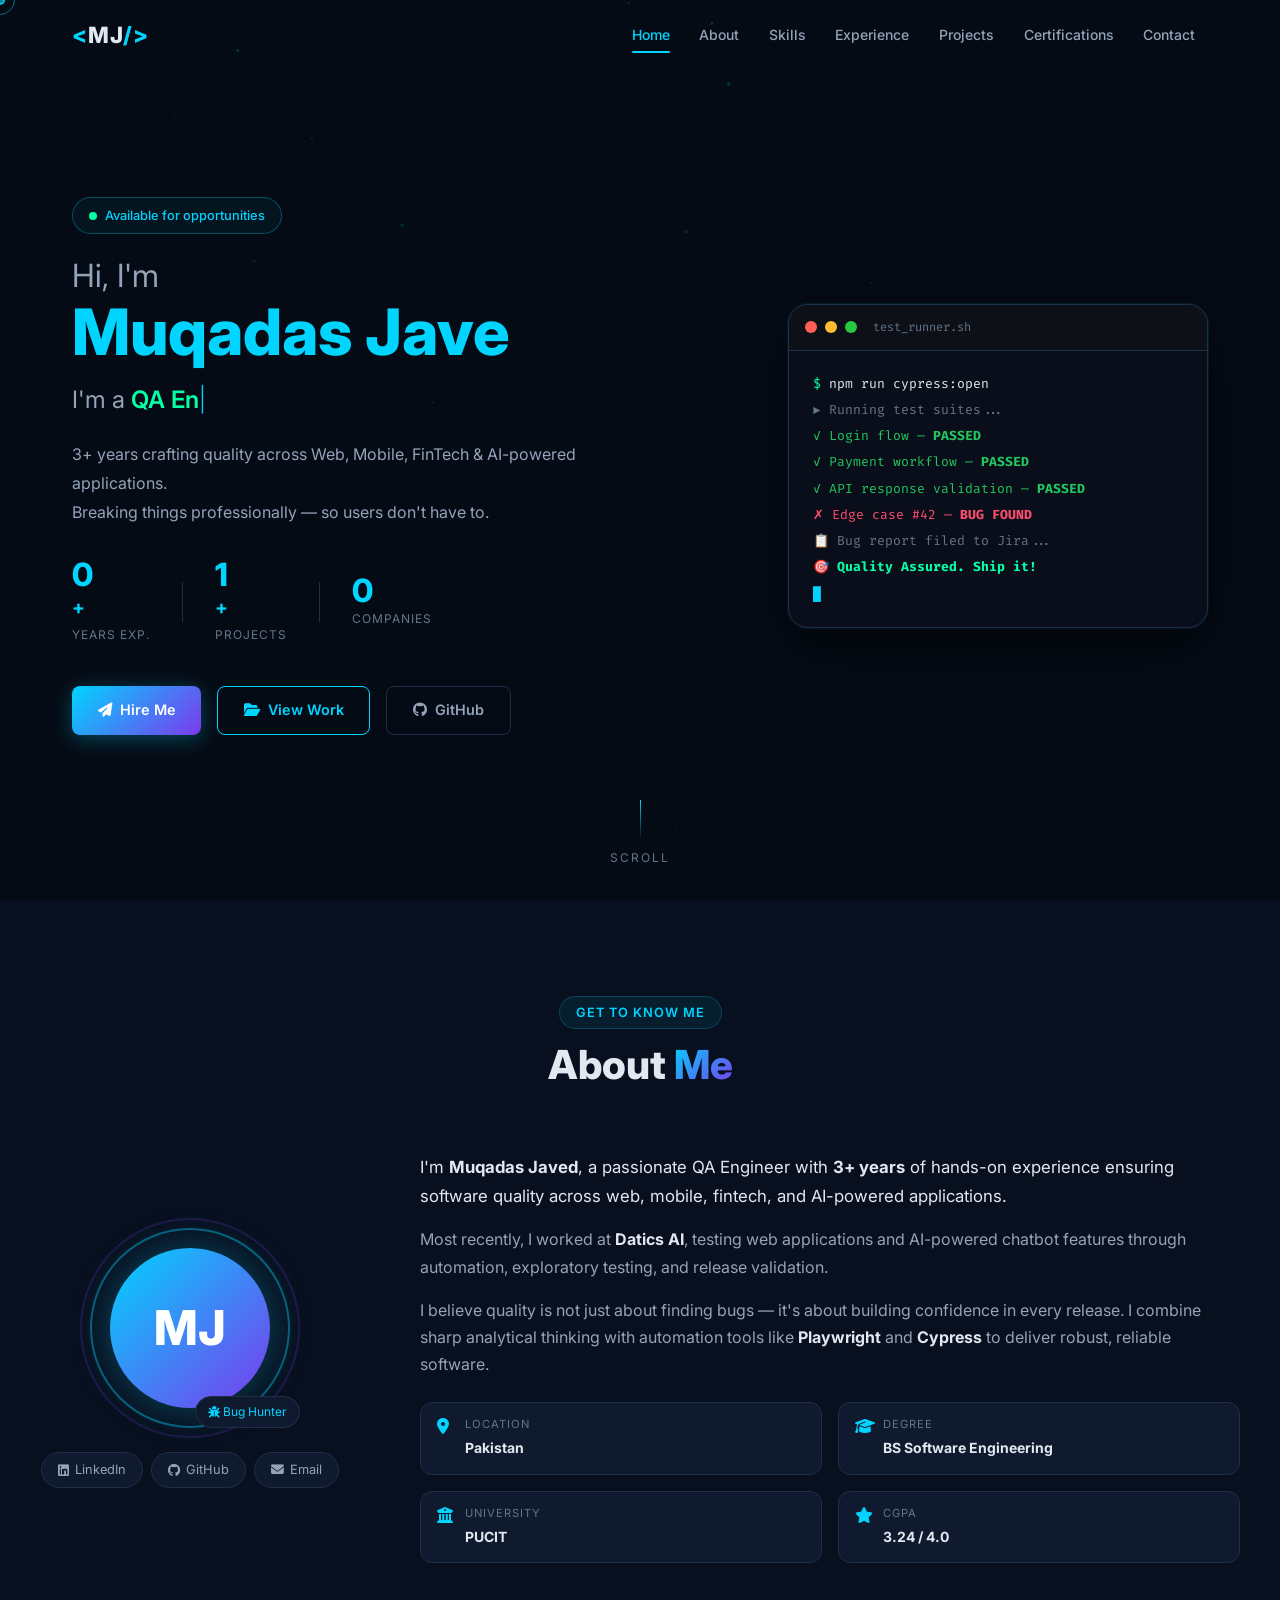
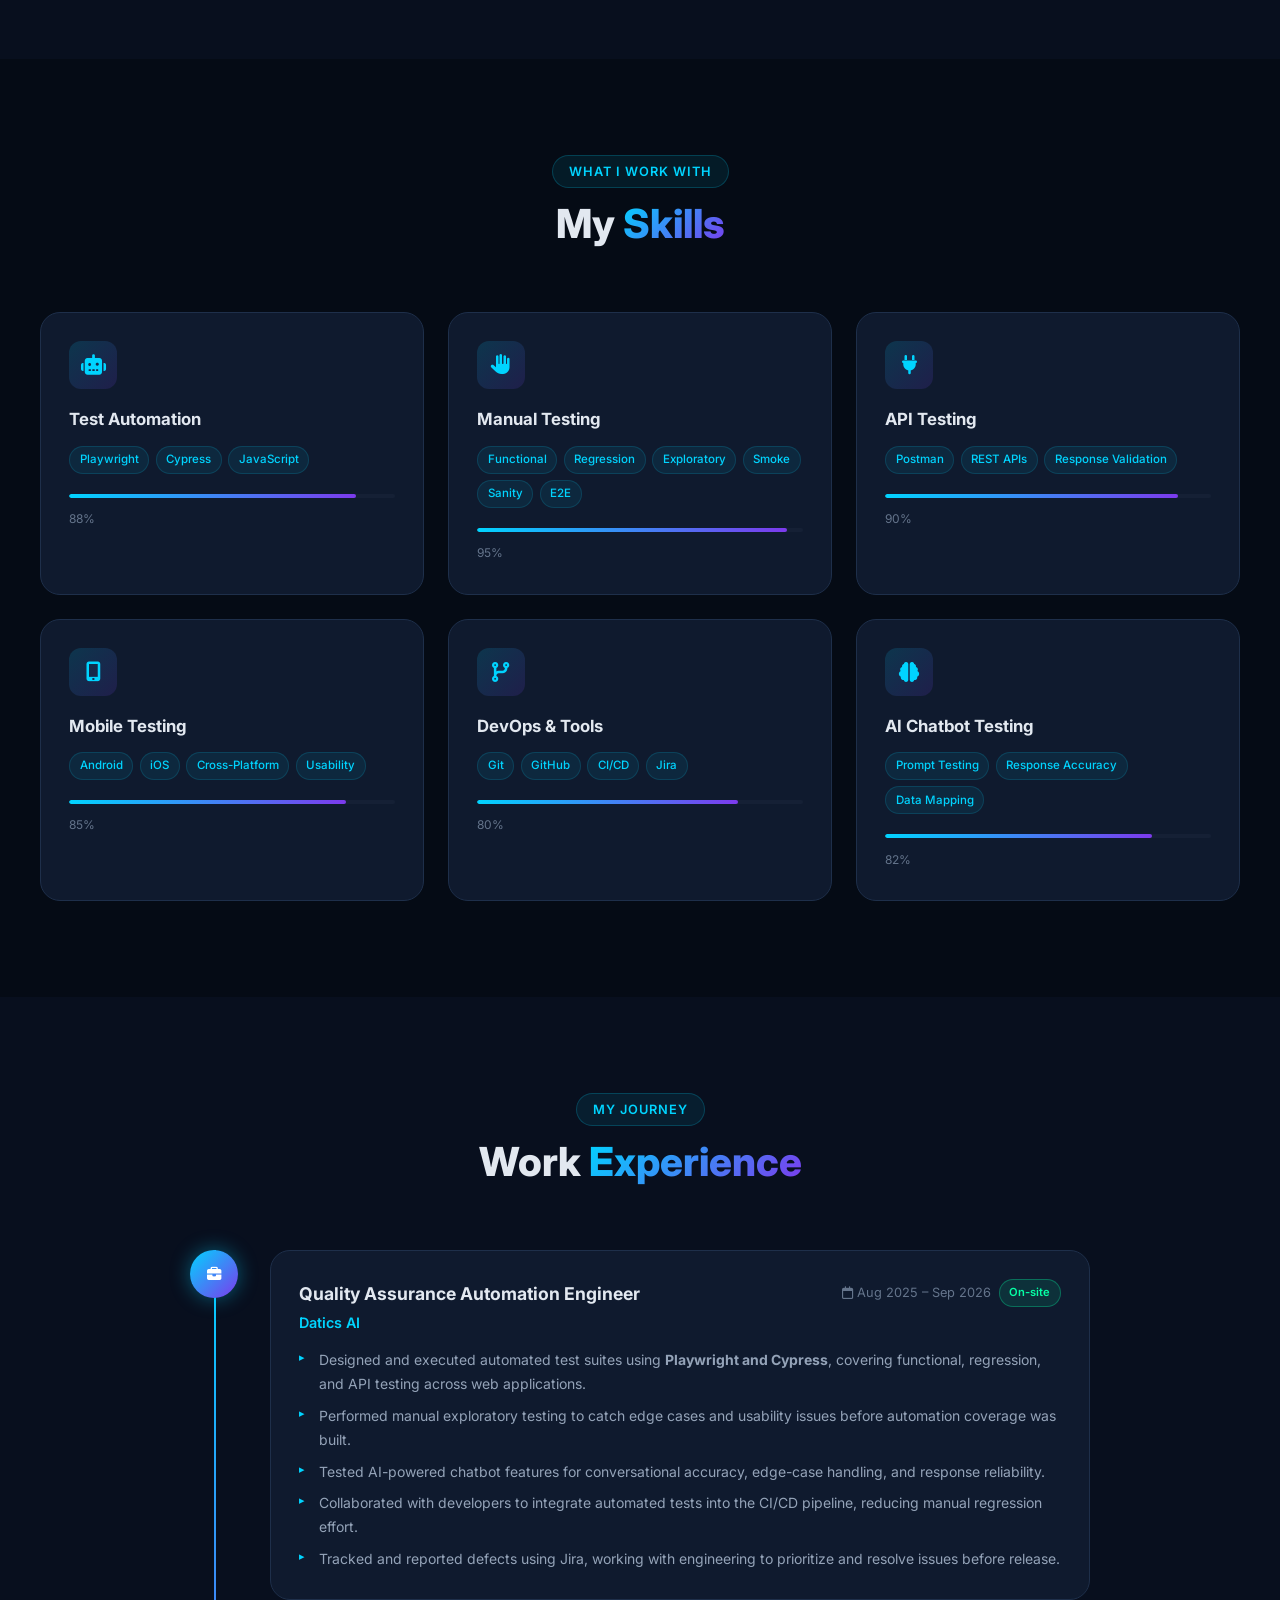
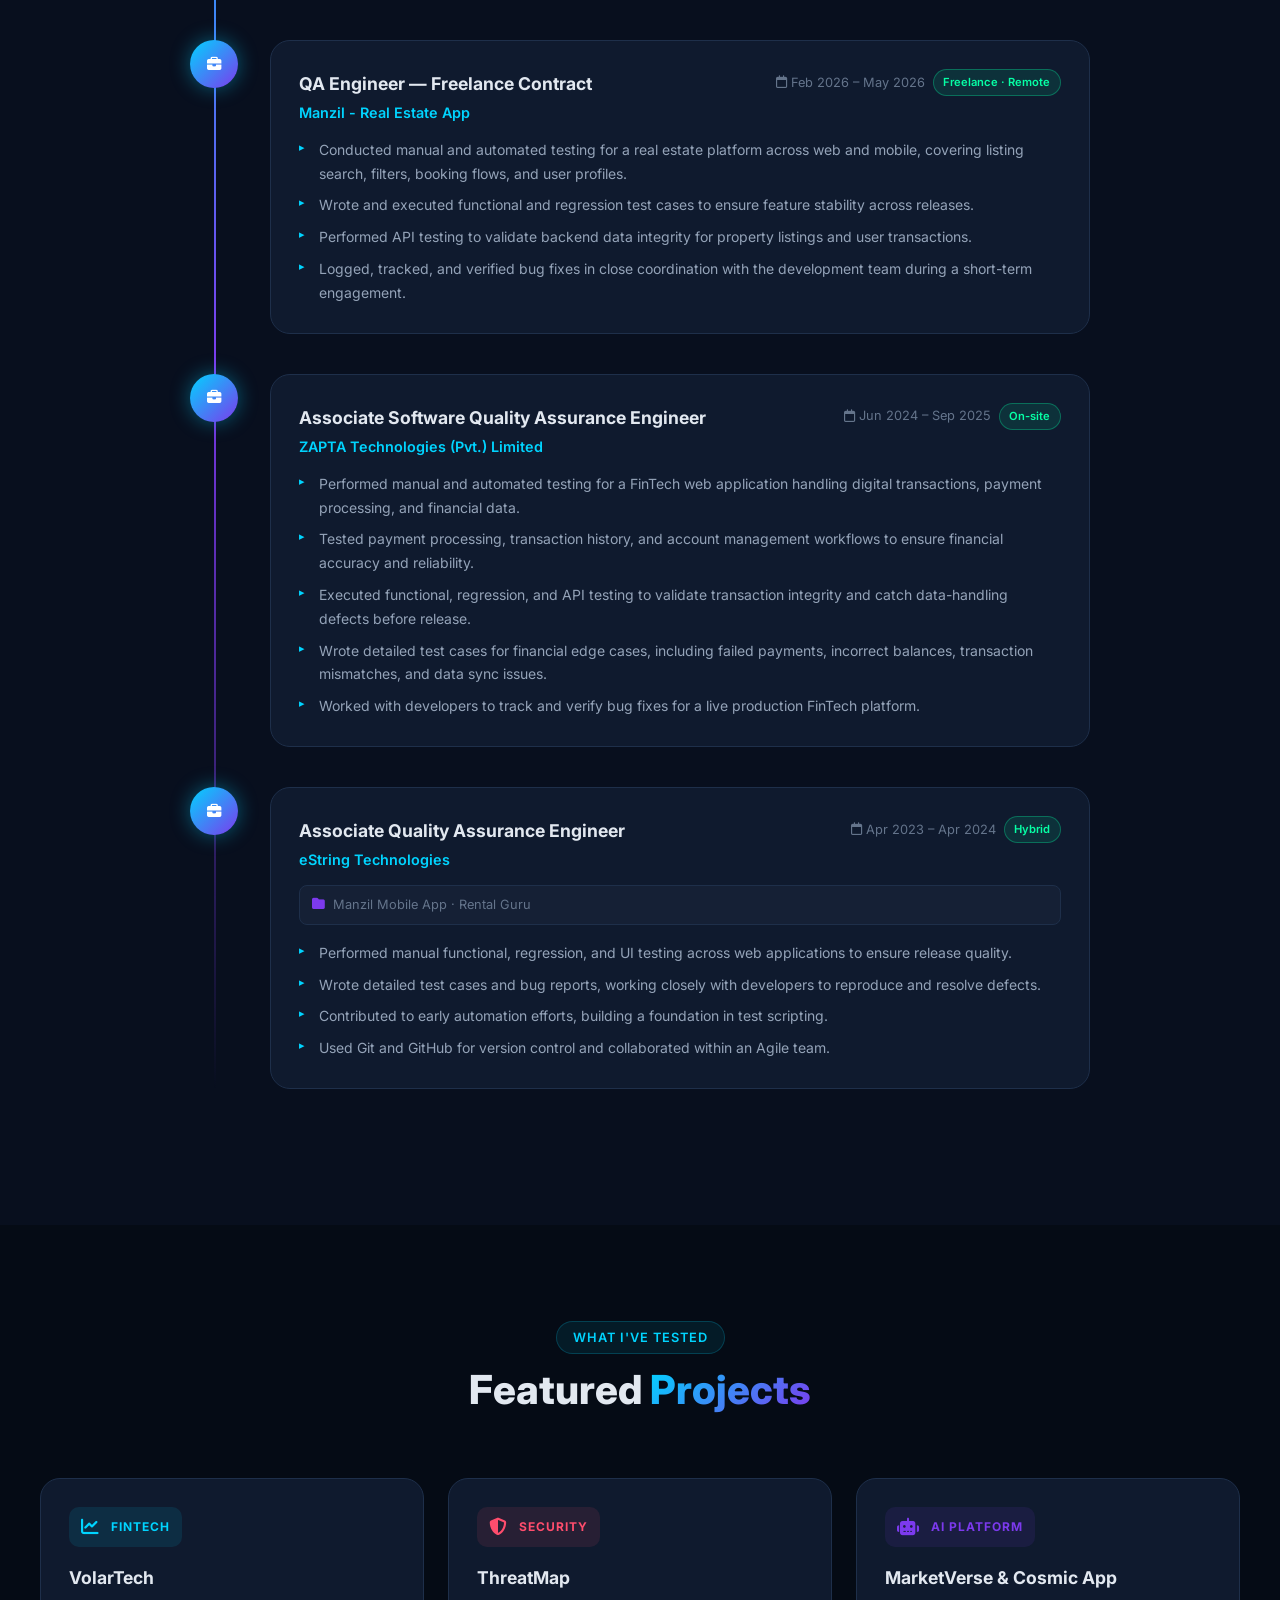
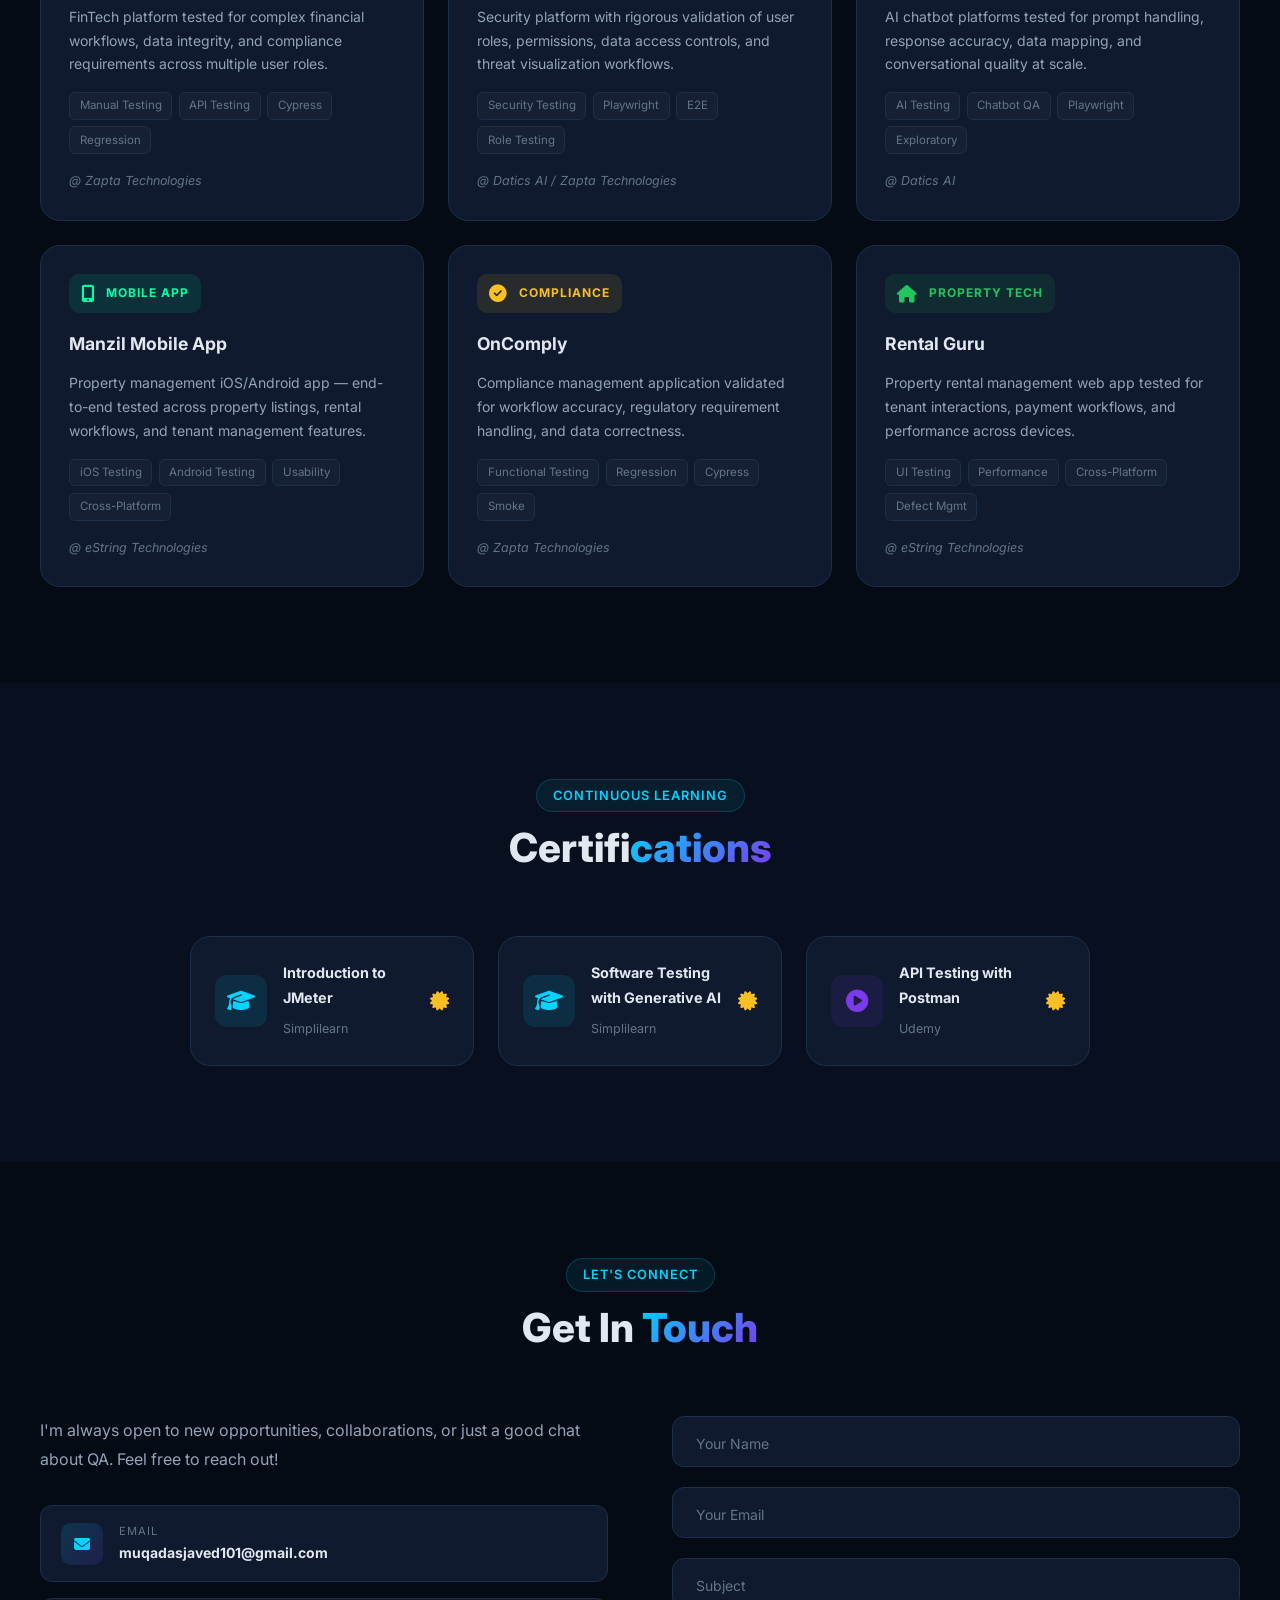
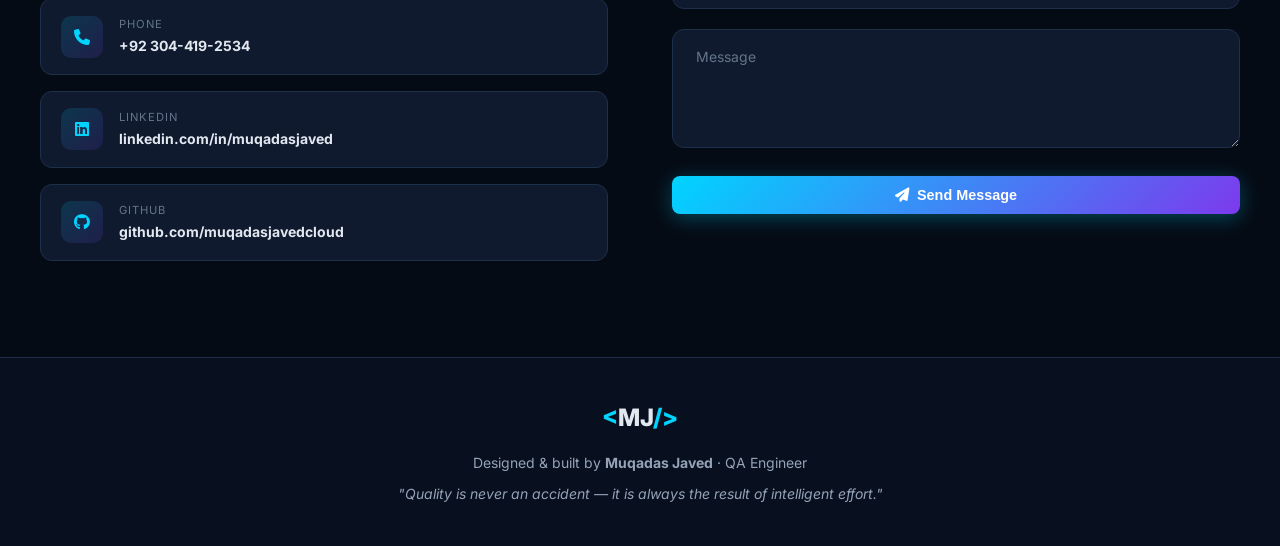
==== commit 5781bc88: "Update portfolio work experience" ====
--- a/index.html
+++ b/index.html
@@ -149,7 +149,7 @@
             I'm <strong>Muqadas Javed</strong>, a passionate QA Engineer with <strong>3+ years</strong> of hands-on experience ensuring software quality across web, mobile, fintech, and AI-powered applications.
           </p>
           <p>
-            Currently working at <strong>Datics AI</strong>, I lead QA activities for security platforms and AI chatbot products — from test planning all the way to release validation.
+            Most recently, I worked at <strong>Datics AI</strong>, testing web applications and AI-powered chatbot features through automation, exploratory testing, and release validation.
           </p>
           <p>
             I believe quality is not just about finding bugs — it's about building confidence in every release. I combine sharp analytical thinking with automation tools like <strong>Playwright</strong> and <strong>Cypress</strong> to deliver robust, reliable software.
@@ -274,22 +274,36 @@
           <div class="timeline-card">
             <div class="tc-header">
               <div>
-                <h3 class="tc-role">QA Engineer</h3>
+                <h3 class="tc-role">Quality Assurance Automation Engineer</h3>
                 <span class="tc-company">Datics AI</span>
               </div>
               <div class="tc-meta">
-                <span class="tc-date"><i class="far fa-calendar"></i> Aug 2025 – Present</span>
-                <span class="tc-badge">Current</span>
+                <span class="tc-date"><i class="far fa-calendar"></i> Aug 2025 – Sep 2026</span>
+                <span class="tc-badge">On-site</span>
               </div>
             </div>
-            <div class="tc-projects"><i class="fas fa-folder"></i> ThreatMap &middot; FWP &middot; MarketVerse &middot; Cosmic App</div>
             <ul class="tc-list">
-              <li>Led end-to-end QA for web and AI-powered applications including test planning, design, execution &amp; release validation</li>
-              <li>Performed Functional, Regression, Exploratory, E2E &amp; Beta Testing across multiple products</li>
-              <li>Developed and maintained <strong>Playwright</strong> automation scripts for critical business workflows</li>
-              <li>Validated security workflows, user roles, permissions, and data access controls</li>
-              <li>Tested AI chatbot platforms for response accuracy, prompt handling &amp; conversational quality</li>
-              <li>Collaborated cross-functionally to identify, track &amp; resolve defects throughout the SDLC</li>
+              <li>Designed and executed automated test suites using <strong>Playwright and Cypress</strong>, covering functional, regression, and API testing across web applications.</li>
+              <li>Performed manual exploratory testing to catch edge cases and usability issues before automation coverage was built.</li>
+              <li>Tested AI-powered chatbot features for conversational accuracy, edge-case handling, and response reliability.</li>
+              <li>Collaborated with developers to integrate automated tests into the CI/CD pipeline, reducing manual regression effort.</li>
+              <li>Tracked and reported defects using Jira, working with engineering to prioritize and resolve issues before release.</li>
+            </ul>
+          </div>
+        </div>
+
+        <div class="timeline-item" data-aos data-aos-delay="100">
+          <div class="timeline-dot"><i class="fas fa-briefcase"></i></div>
+          <div class="timeline-card">
+            <div class="tc-header">
+              <div><h3 class="tc-role">QA Engineer — Freelance Contract</h3><span class="tc-company">Manzil - Real Estate App</span></div>
+              <div class="tc-meta"><span class="tc-date"><i class="far fa-calendar"></i> Feb 2026 – May 2026</span><span class="tc-badge">Freelance · Remote</span></div>
+            </div>
+            <ul class="tc-list">
+              <li>Conducted manual and automated testing for a real estate platform across web and mobile, covering listing search, filters, booking flows, and user profiles.</li>
+              <li>Wrote and executed functional and regression test cases to ensure feature stability across releases.</li>
+              <li>Performed API testing to validate backend data integrity for property listings and user transactions.</li>
+              <li>Logged, tracked, and verified bug fixes in close coordination with the development team during a short-term engagement.</li>
             </ul>
           </div>
         </div>
@@ -299,21 +313,20 @@
           <div class="timeline-card">
             <div class="tc-header">
               <div>
-                <h3 class="tc-role">Associate Software QA Engineer</h3>
-                <span class="tc-company">Zapta Technologies</span>
+                <h3 class="tc-role">Associate Software Quality Assurance Engineer</h3>
+                <span class="tc-company">ZAPTA Technologies (Pvt.) Limited</span>
               </div>
               <div class="tc-meta">
-                <span class="tc-date"><i class="far fa-calendar"></i> Jun 2024 – Aug 2025</span>
+                <span class="tc-date"><i class="far fa-calendar"></i> Jun 2024 – Sep 2025</span>
+                <span class="tc-badge">On-site</span>
               </div>
             </div>
-            <div class="tc-projects"><i class="fas fa-folder"></i> VolarTech (FinTech) &middot; OnComply &middot; OpenTime &middot; ThreatMap</div>
             <ul class="tc-list">
-              <li>Executed Manual Testing across fintech &amp; service-based apps: Functional, Regression, Smoke, Sanity, UI &amp; Exploratory</li>
-              <li>Designed &amp; executed test cases validating complex business workflows &amp; system requirements</li>
-              <li>Performed API Testing with <strong>Postman</strong> — data integrity, response validation &amp; system integrations</li>
-              <li>Developed &amp; maintained <strong>Cypress</strong> automation suites to improve coverage &amp; efficiency</li>
-              <li>Validated responsive behavior across multiple browsers, devices &amp; screen resolutions</li>
-              <li>Participated in Agile ceremonies, defect management &amp; release testing</li>
+              <li>Performed manual and automated testing for a FinTech web application handling digital transactions, payment processing, and financial data.</li>
+              <li>Tested payment processing, transaction history, and account management workflows to ensure financial accuracy and reliability.</li>
+              <li>Executed functional, regression, and API testing to validate transaction integrity and catch data-handling defects before release.</li>
+              <li>Wrote detailed test cases for financial edge cases, including failed payments, incorrect balances, transaction mismatches, and data sync issues.</li>
+              <li>Worked with developers to track and verify bug fixes for a live production FinTech platform.</li>
             </ul>
           </div>
         </div>
@@ -323,19 +336,19 @@
           <div class="timeline-card">
             <div class="tc-header">
               <div>
-                <h3 class="tc-role">Associate QA Engineer</h3>
-                <span class="tc-company">eString Technologies (Pvt) Ltd</span>
+                <h3 class="tc-role">Associate Quality Assurance Engineer</h3>
+                <span class="tc-company">eString Technologies</span>
               </div>
               <div class="tc-meta">
-                <span class="tc-date"><i class="far fa-calendar"></i> Apr 2023 – Apr 2024</span>
+                <span class="tc-date"><i class="far fa-calendar"></i> Apr 2023 – Apr 2024</span><span class="tc-badge">Hybrid</span>
               </div>
             </div>
             <div class="tc-projects"><i class="fas fa-folder"></i> Manzil Mobile App &middot; Rental Guru</div>
             <ul class="tc-list">
-              <li>Performed E2E testing of Android &amp; iOS property management apps</li>
-              <li>Executed Functional, Regression, UI, Usability &amp; Cross-Platform Testing across multiple devices &amp; OS</li>
-              <li>Validated app performance, UX, data accuracy &amp; compatibility for property workflows</li>
-              <li>Reported, tracked &amp; verified defects using defect management tools</li>
+              <li>Performed manual functional, regression, and UI testing across web applications to ensure release quality.</li>
+              <li>Wrote detailed test cases and bug reports, working closely with developers to reproduce and resolve defects.</li>
+              <li>Contributed to early automation efforts, building a foundation in test scripting.</li>
+              <li>Used Git and GitHub for version control and collaborated within an Agile team.</li>
             </ul>
           </div>
         </div>
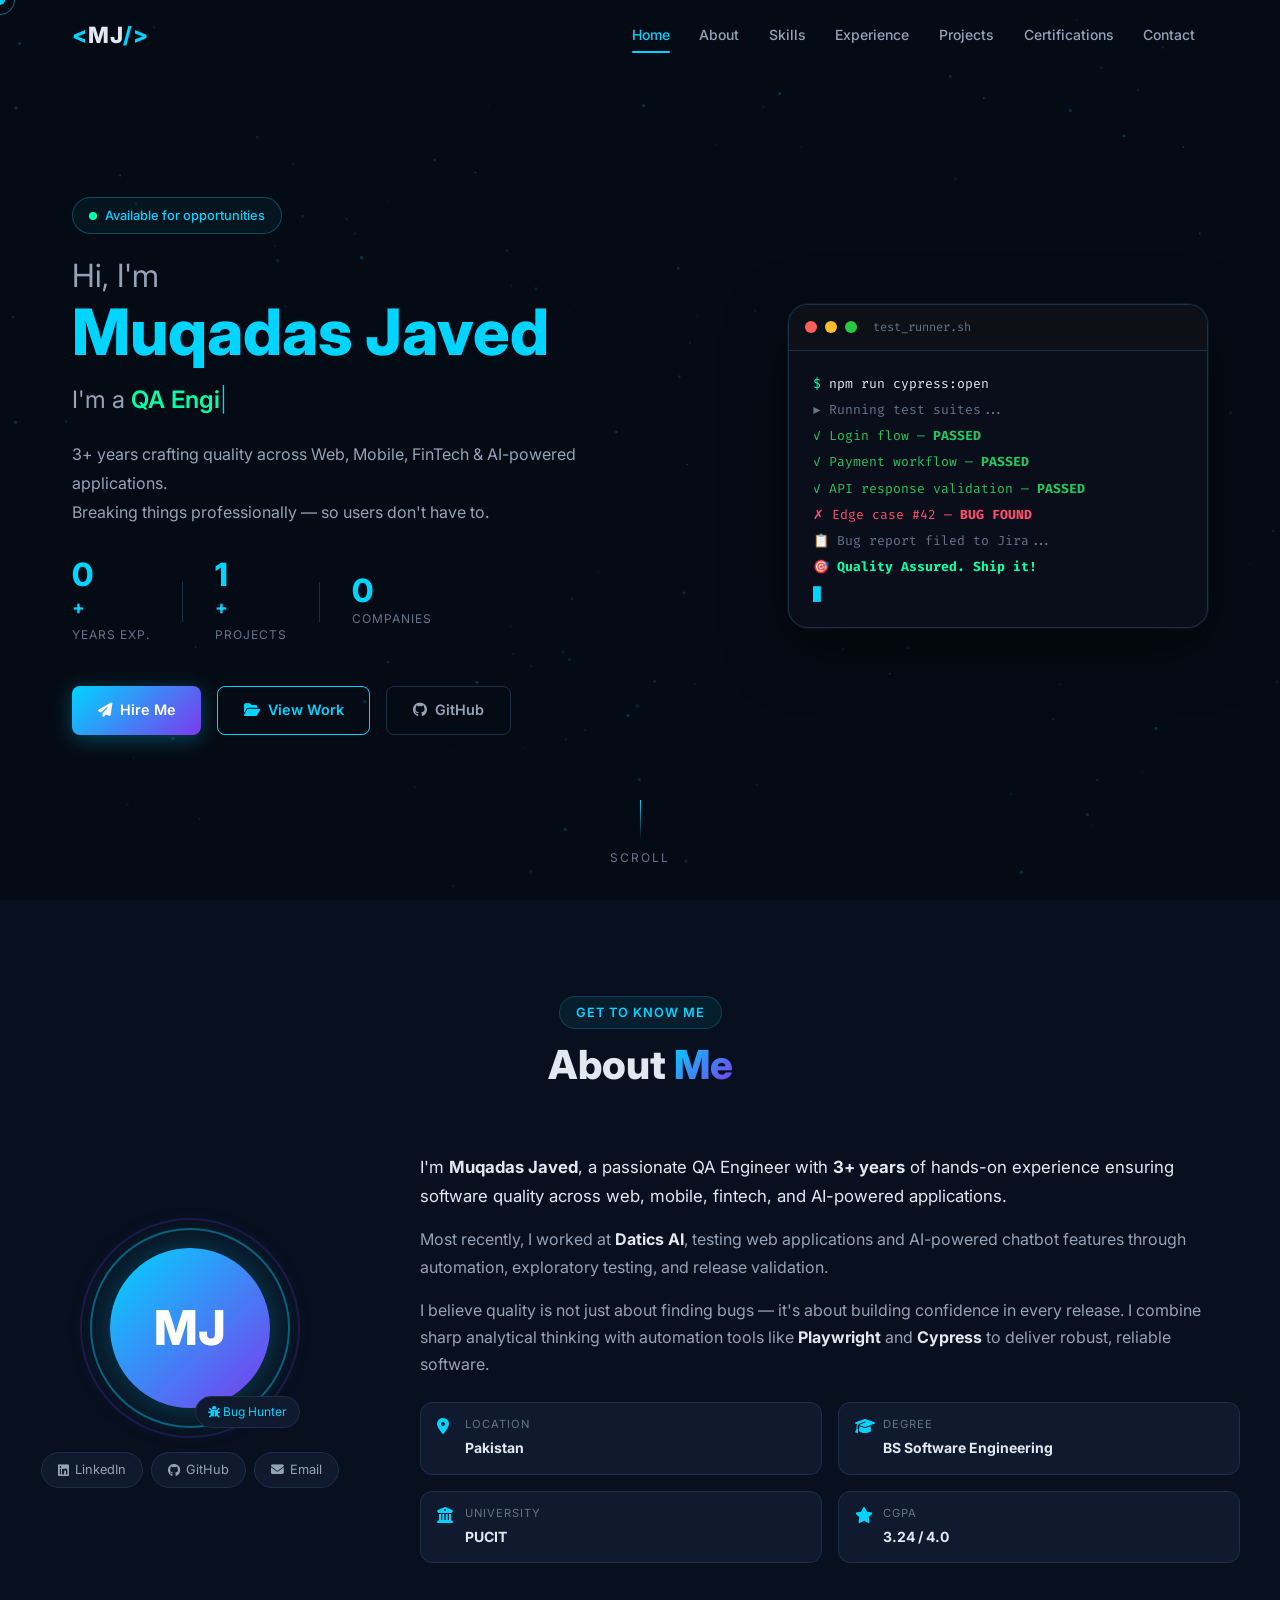
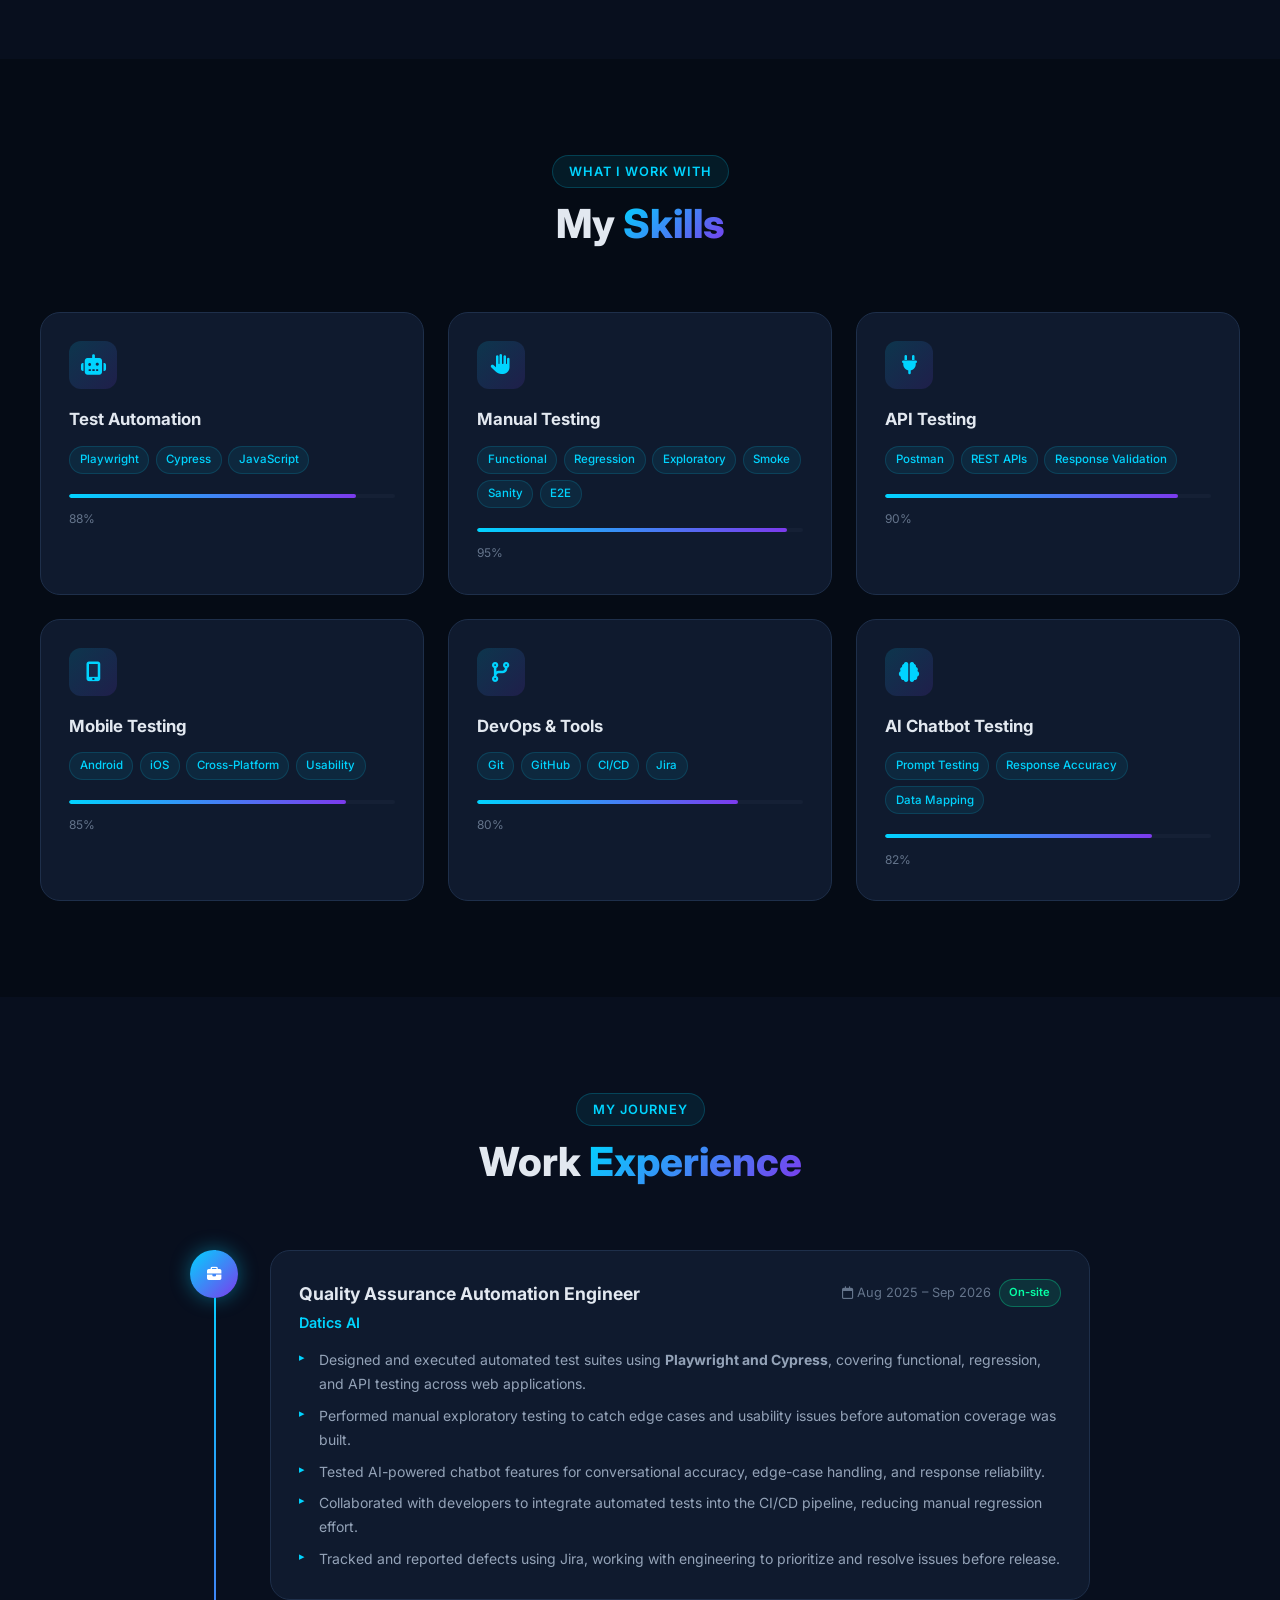
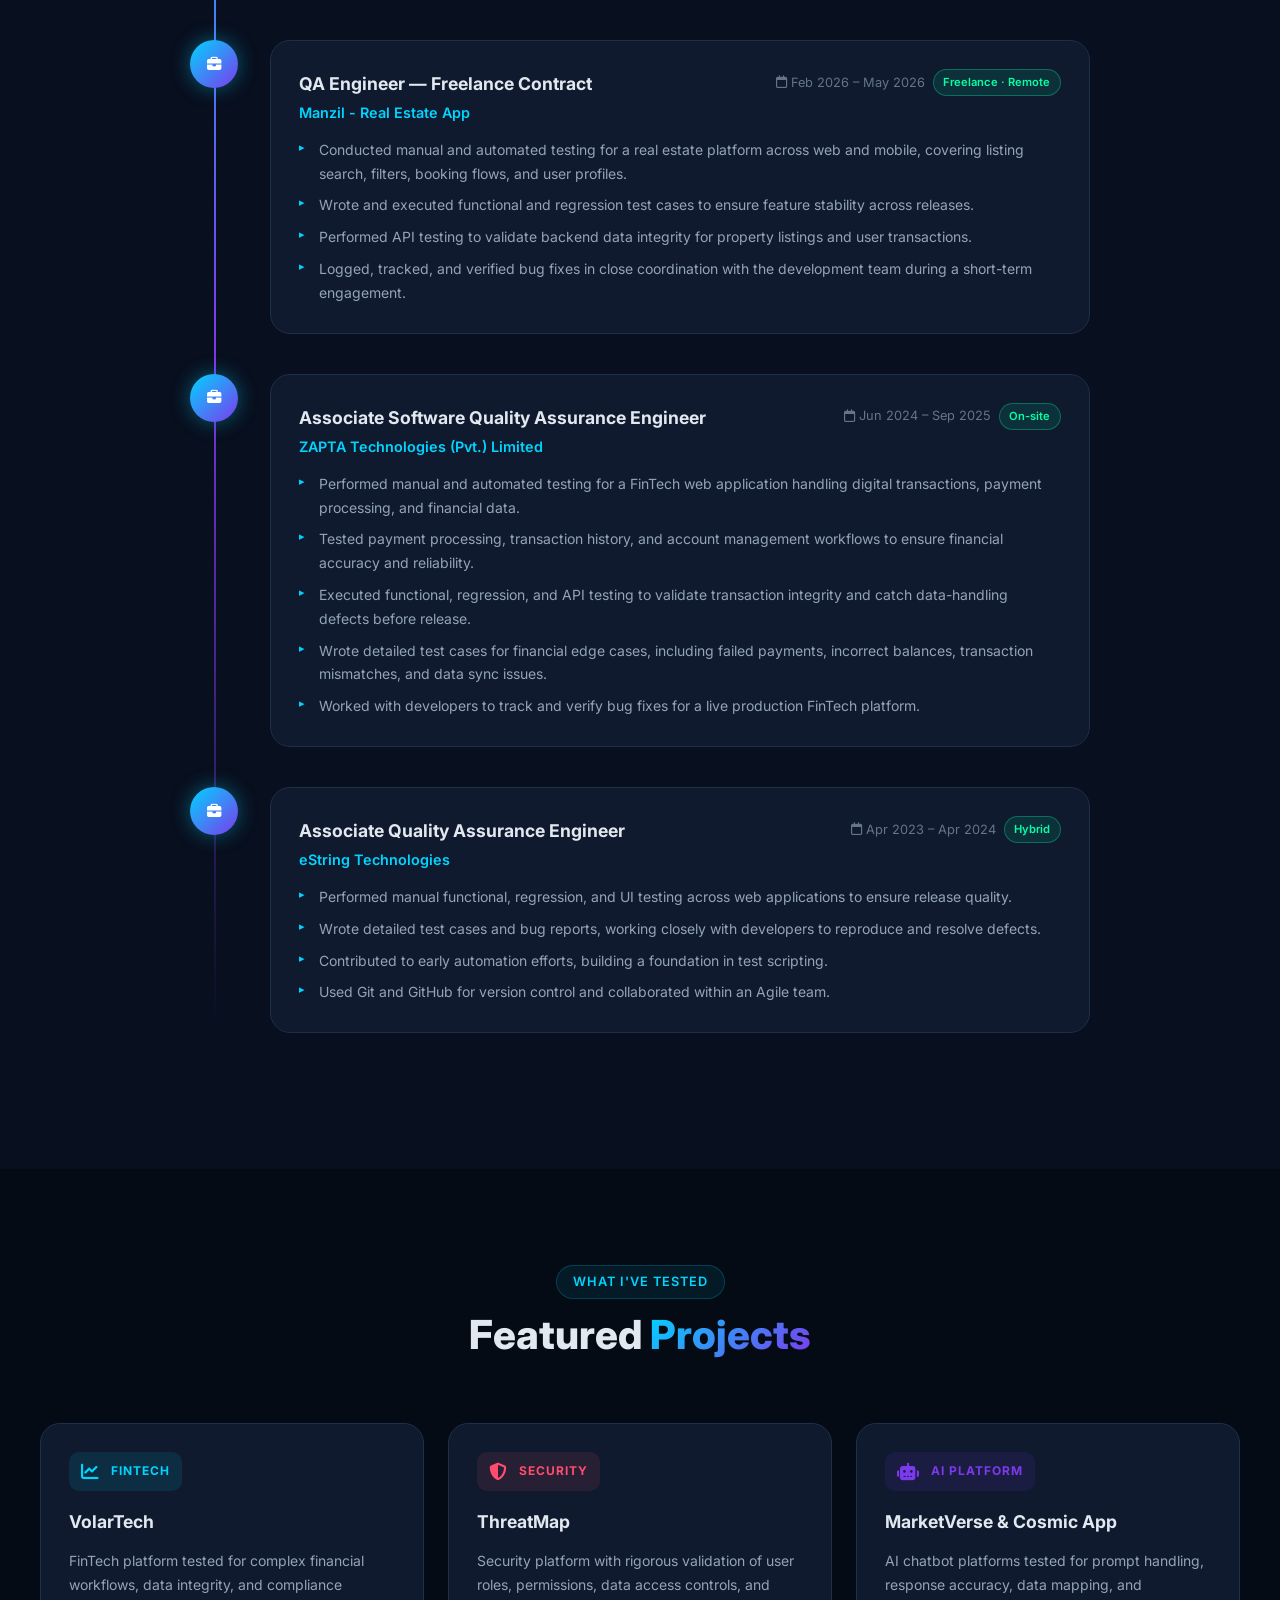
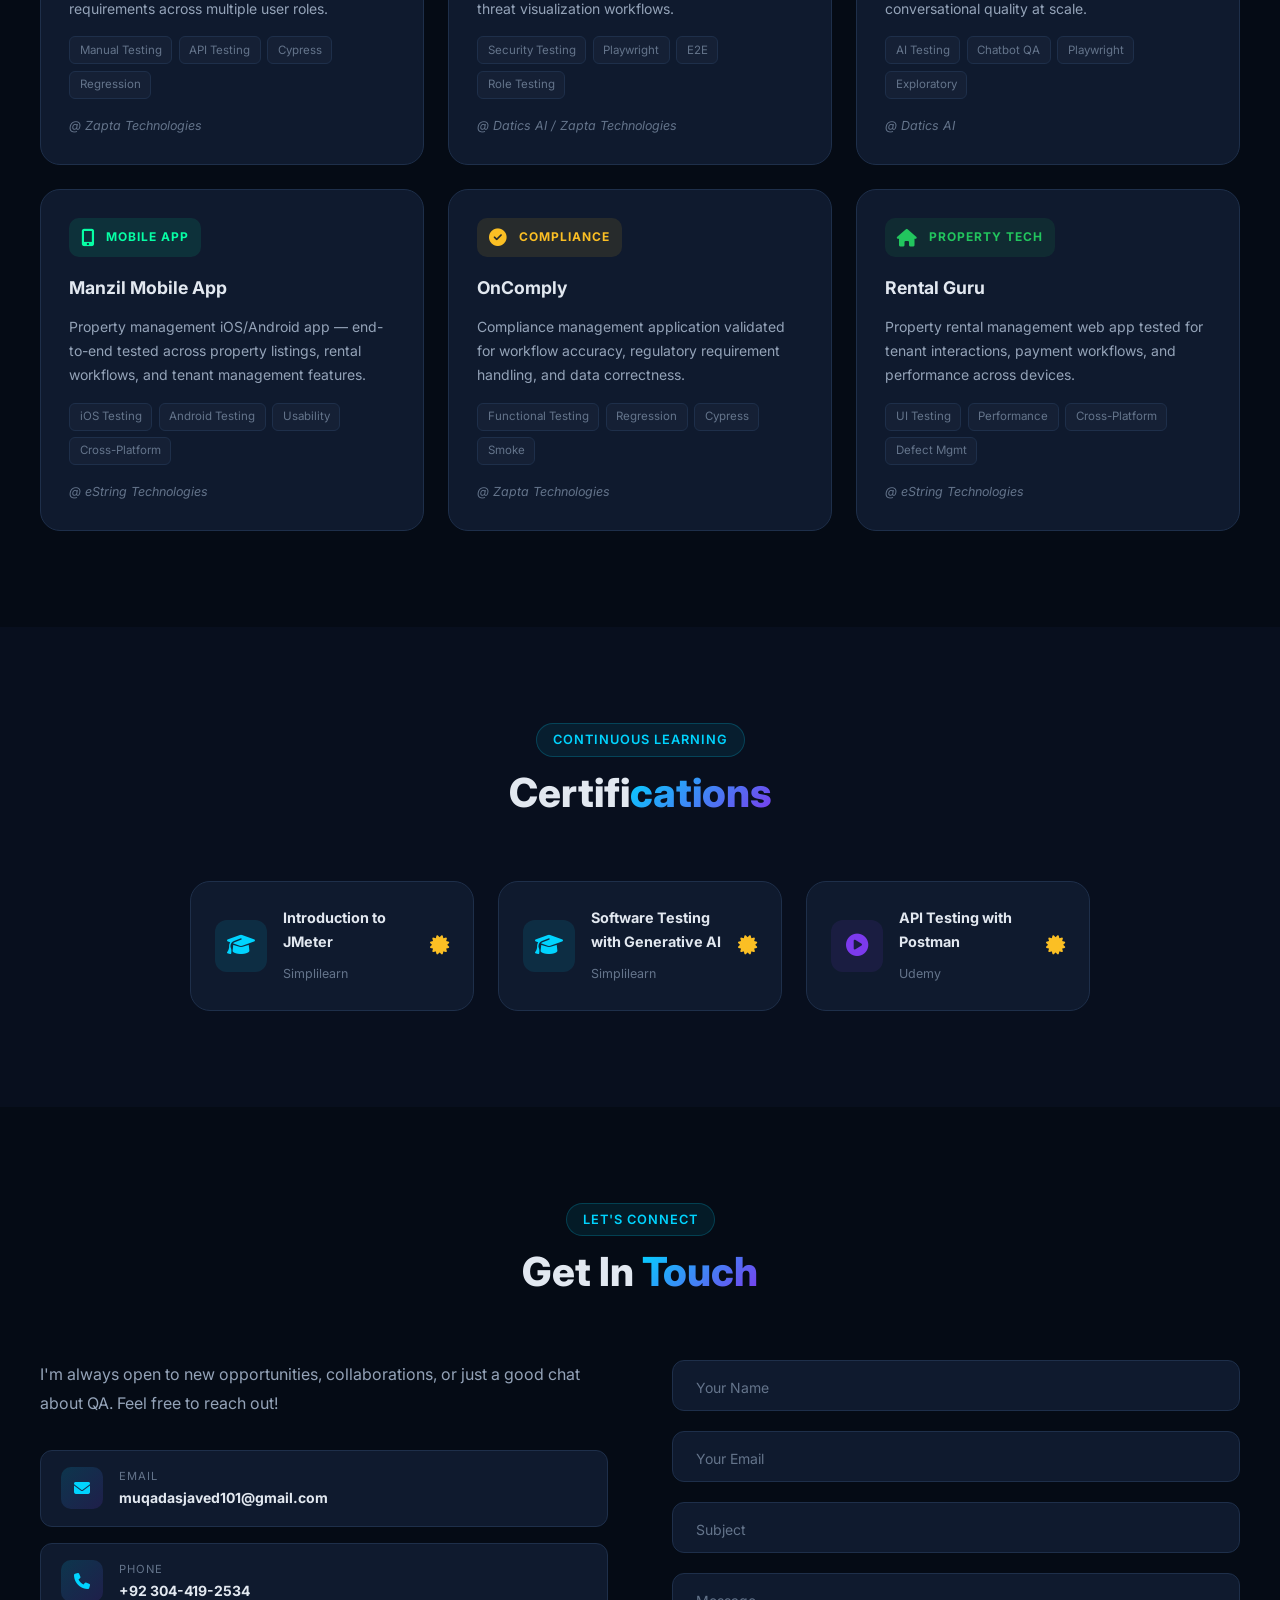
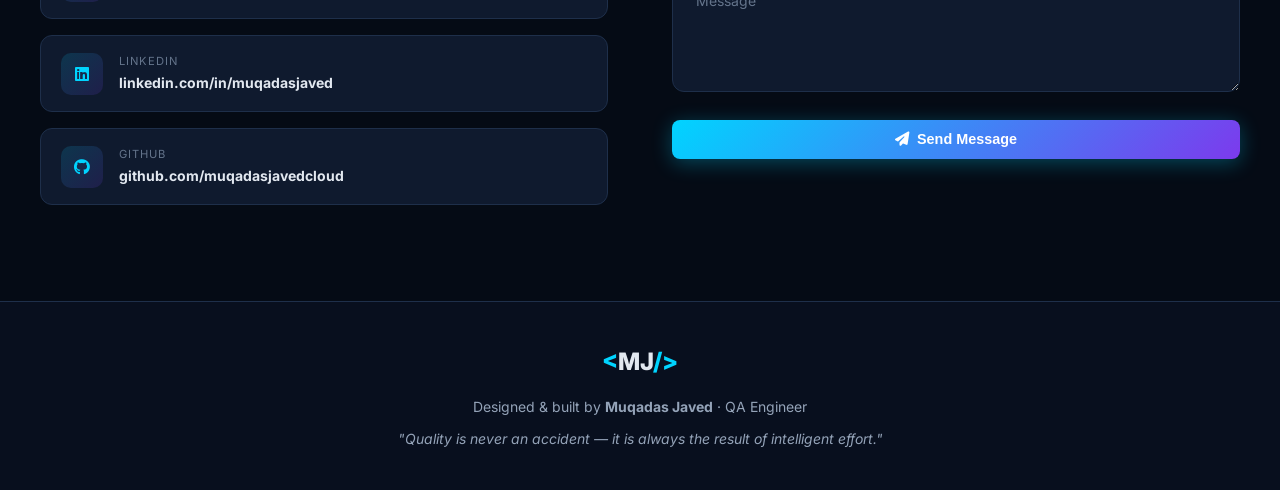
==== commit 8f891243: "Remove project label from eString experience" ====
--- a/index.html
+++ b/index.html
@@ -343,7 +343,6 @@
                 <span class="tc-date"><i class="far fa-calendar"></i> Apr 2023 – Apr 2024</span><span class="tc-badge">Hybrid</span>
               </div>
             </div>
-            <div class="tc-projects"><i class="fas fa-folder"></i> Manzil Mobile App &middot; Rental Guru</div>
             <ul class="tc-list">
               <li>Performed manual functional, regression, and UI testing across web applications to ensure release quality.</li>
               <li>Wrote detailed test cases and bug reports, working closely with developers to reproduce and resolve defects.</li>
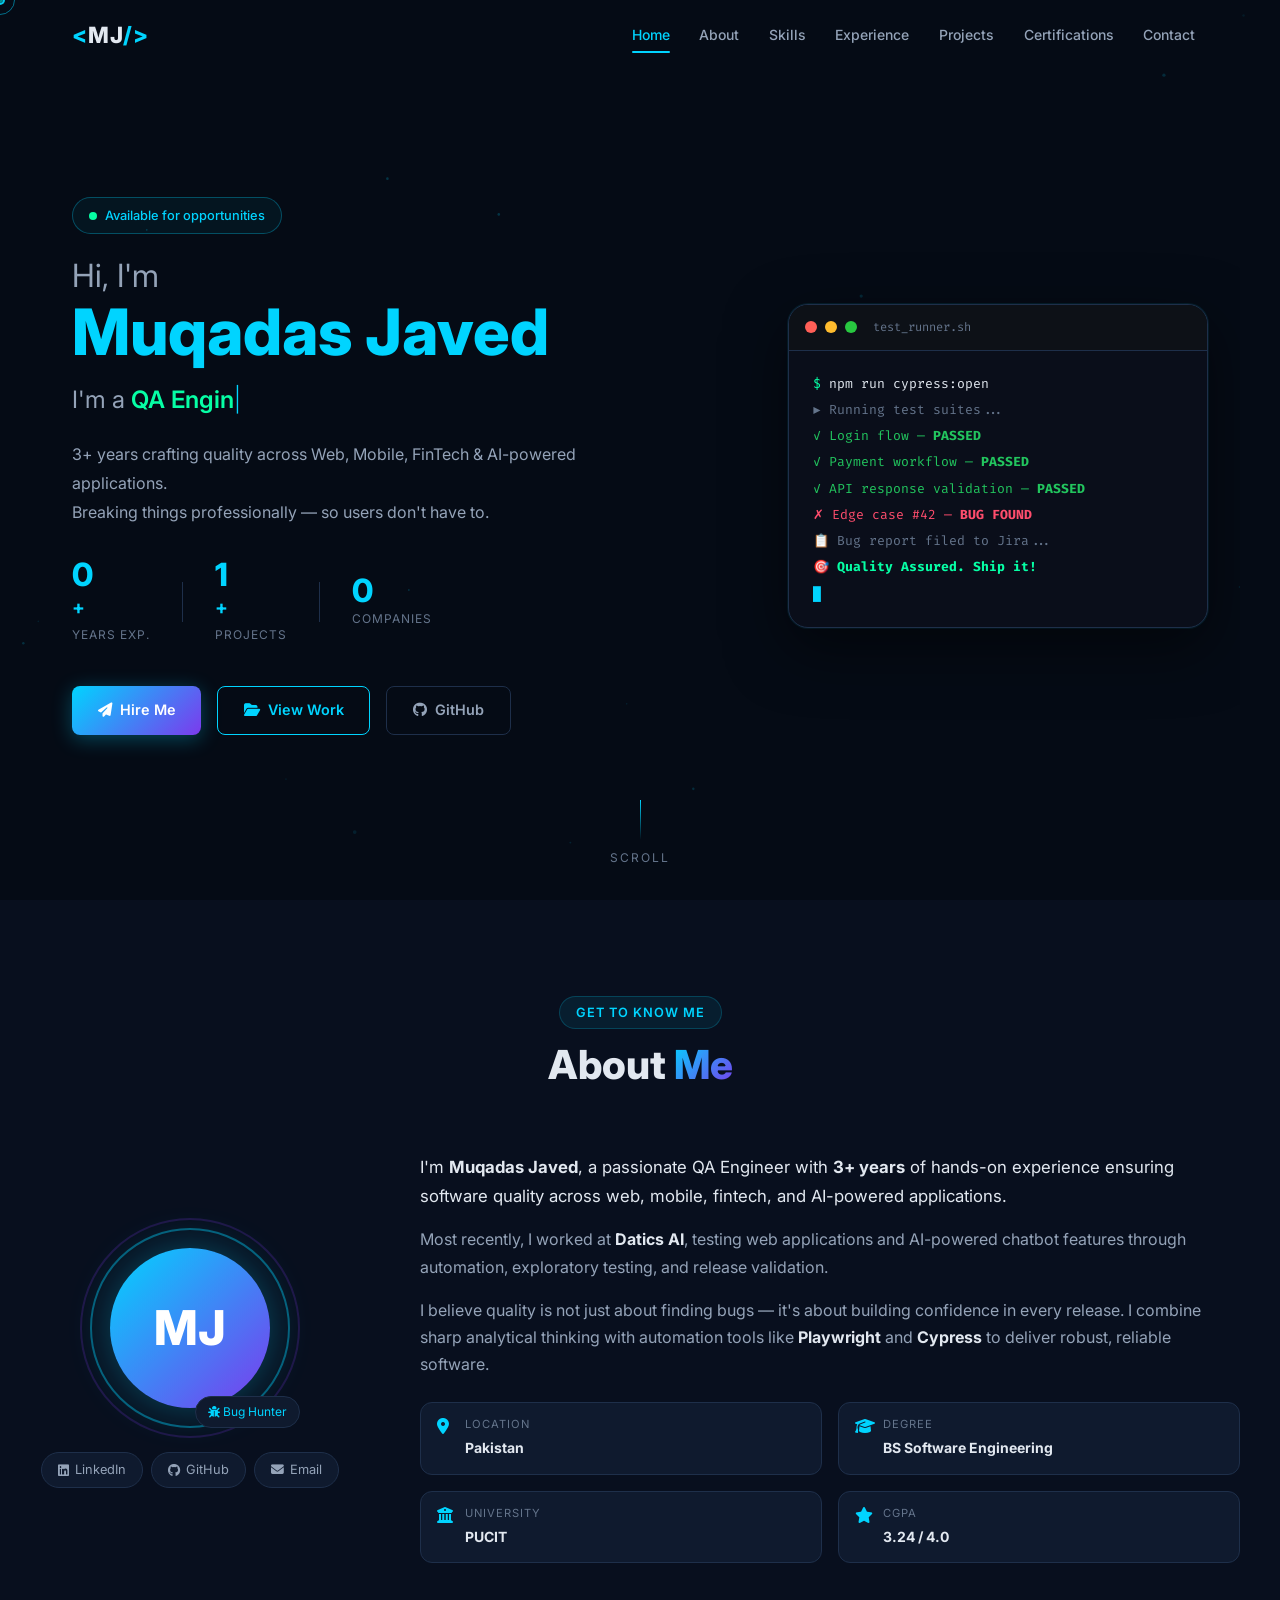
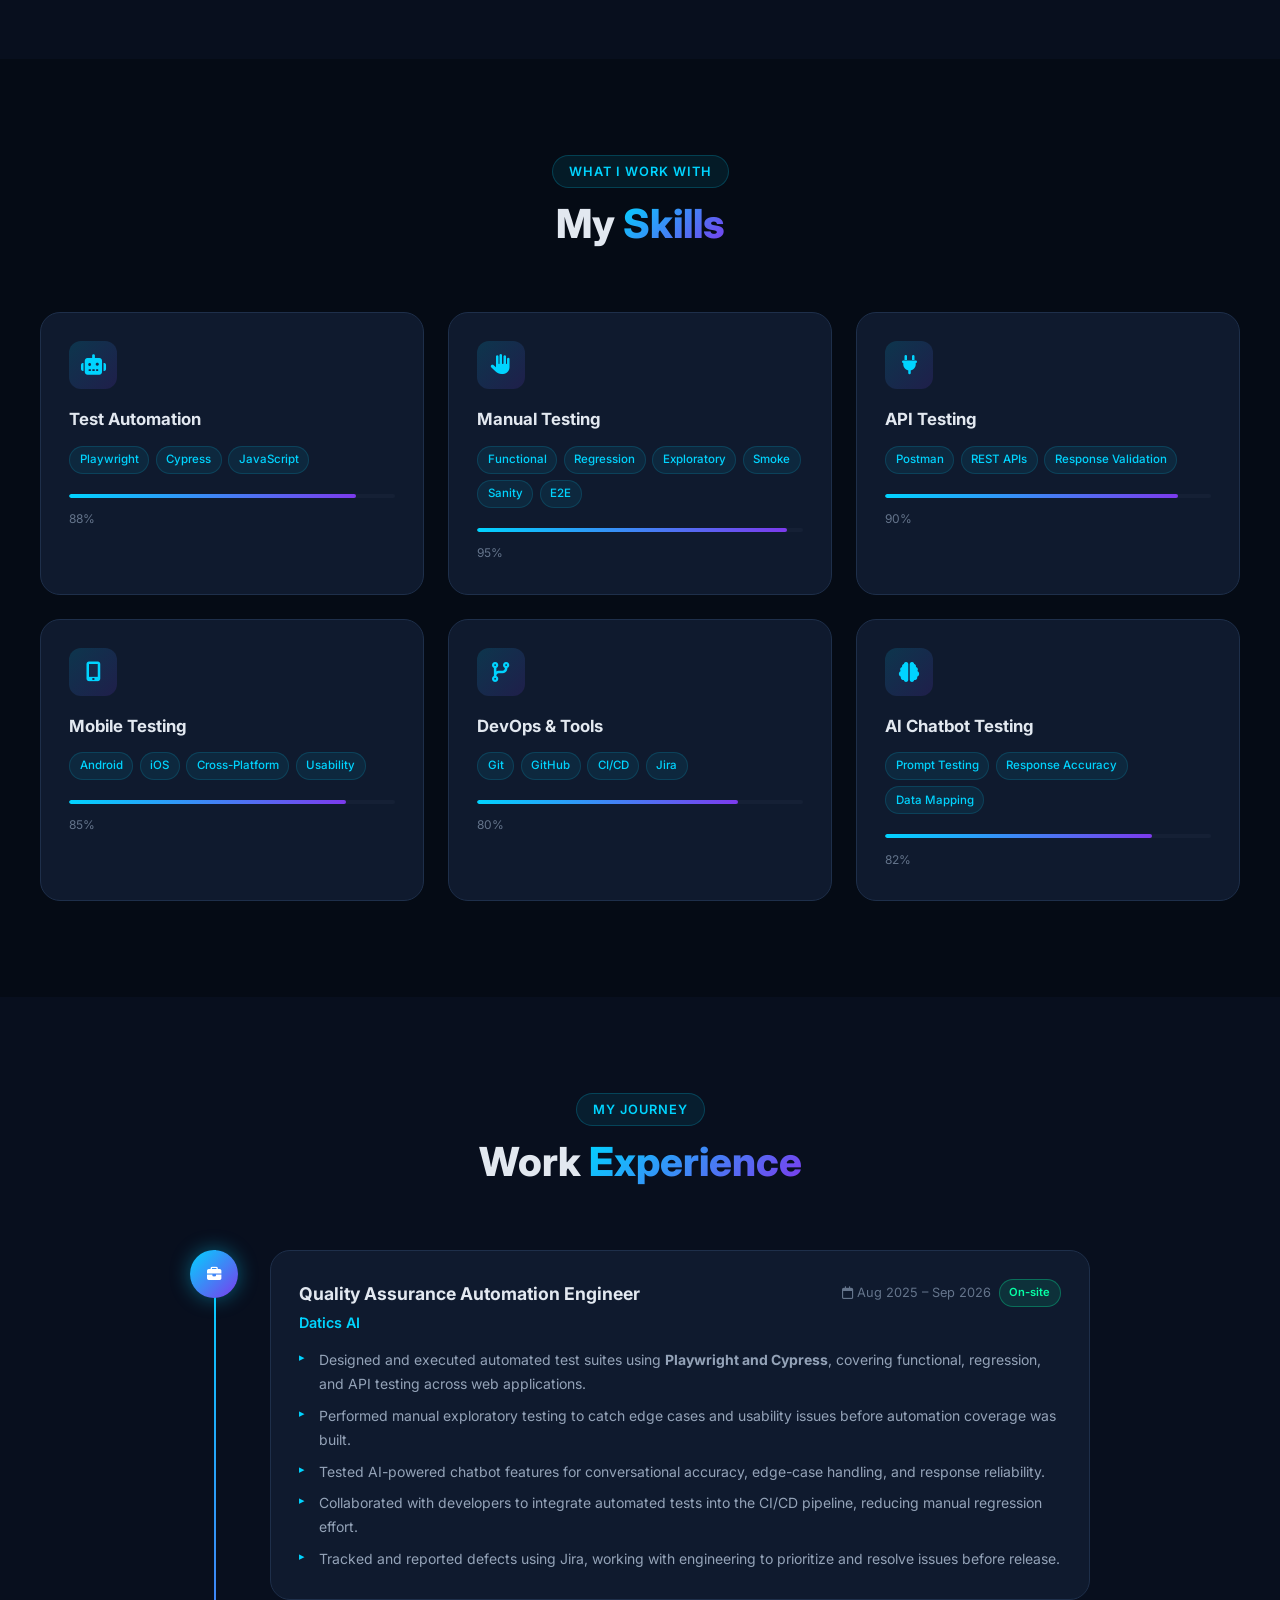
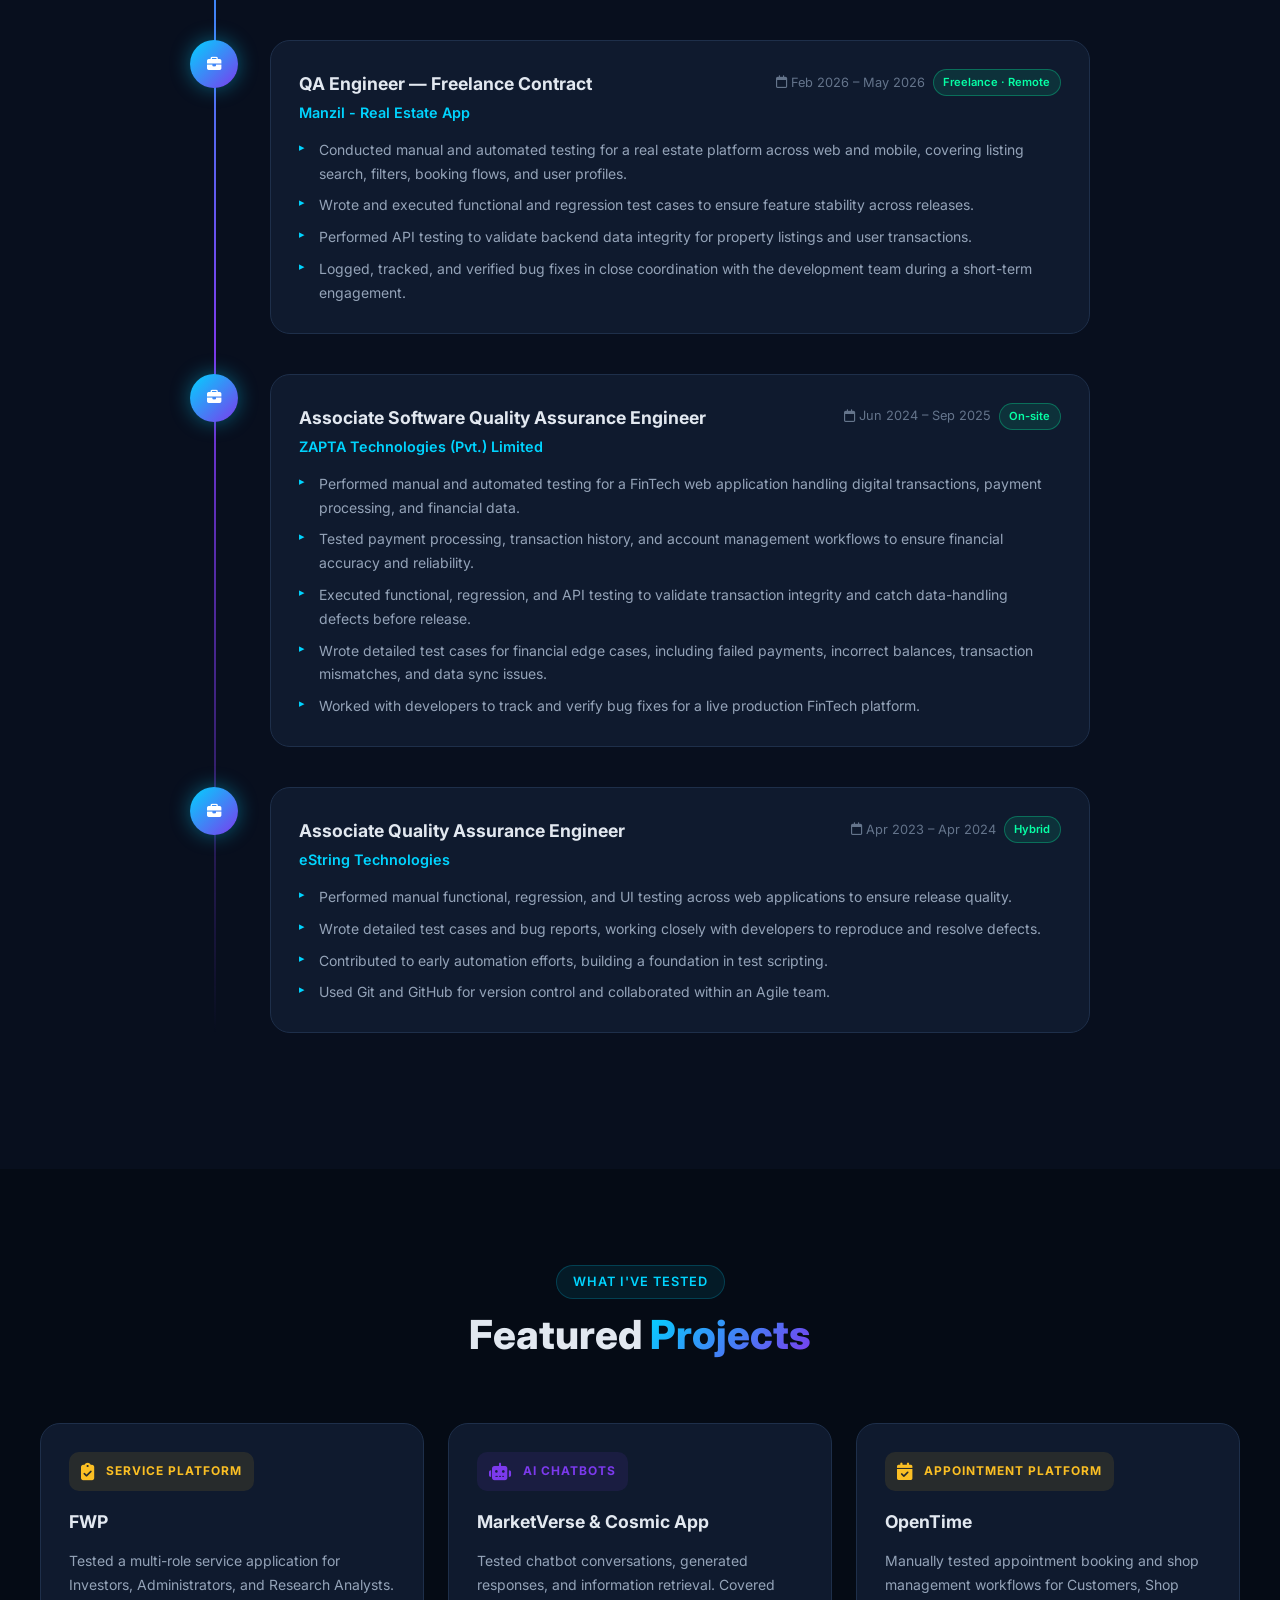
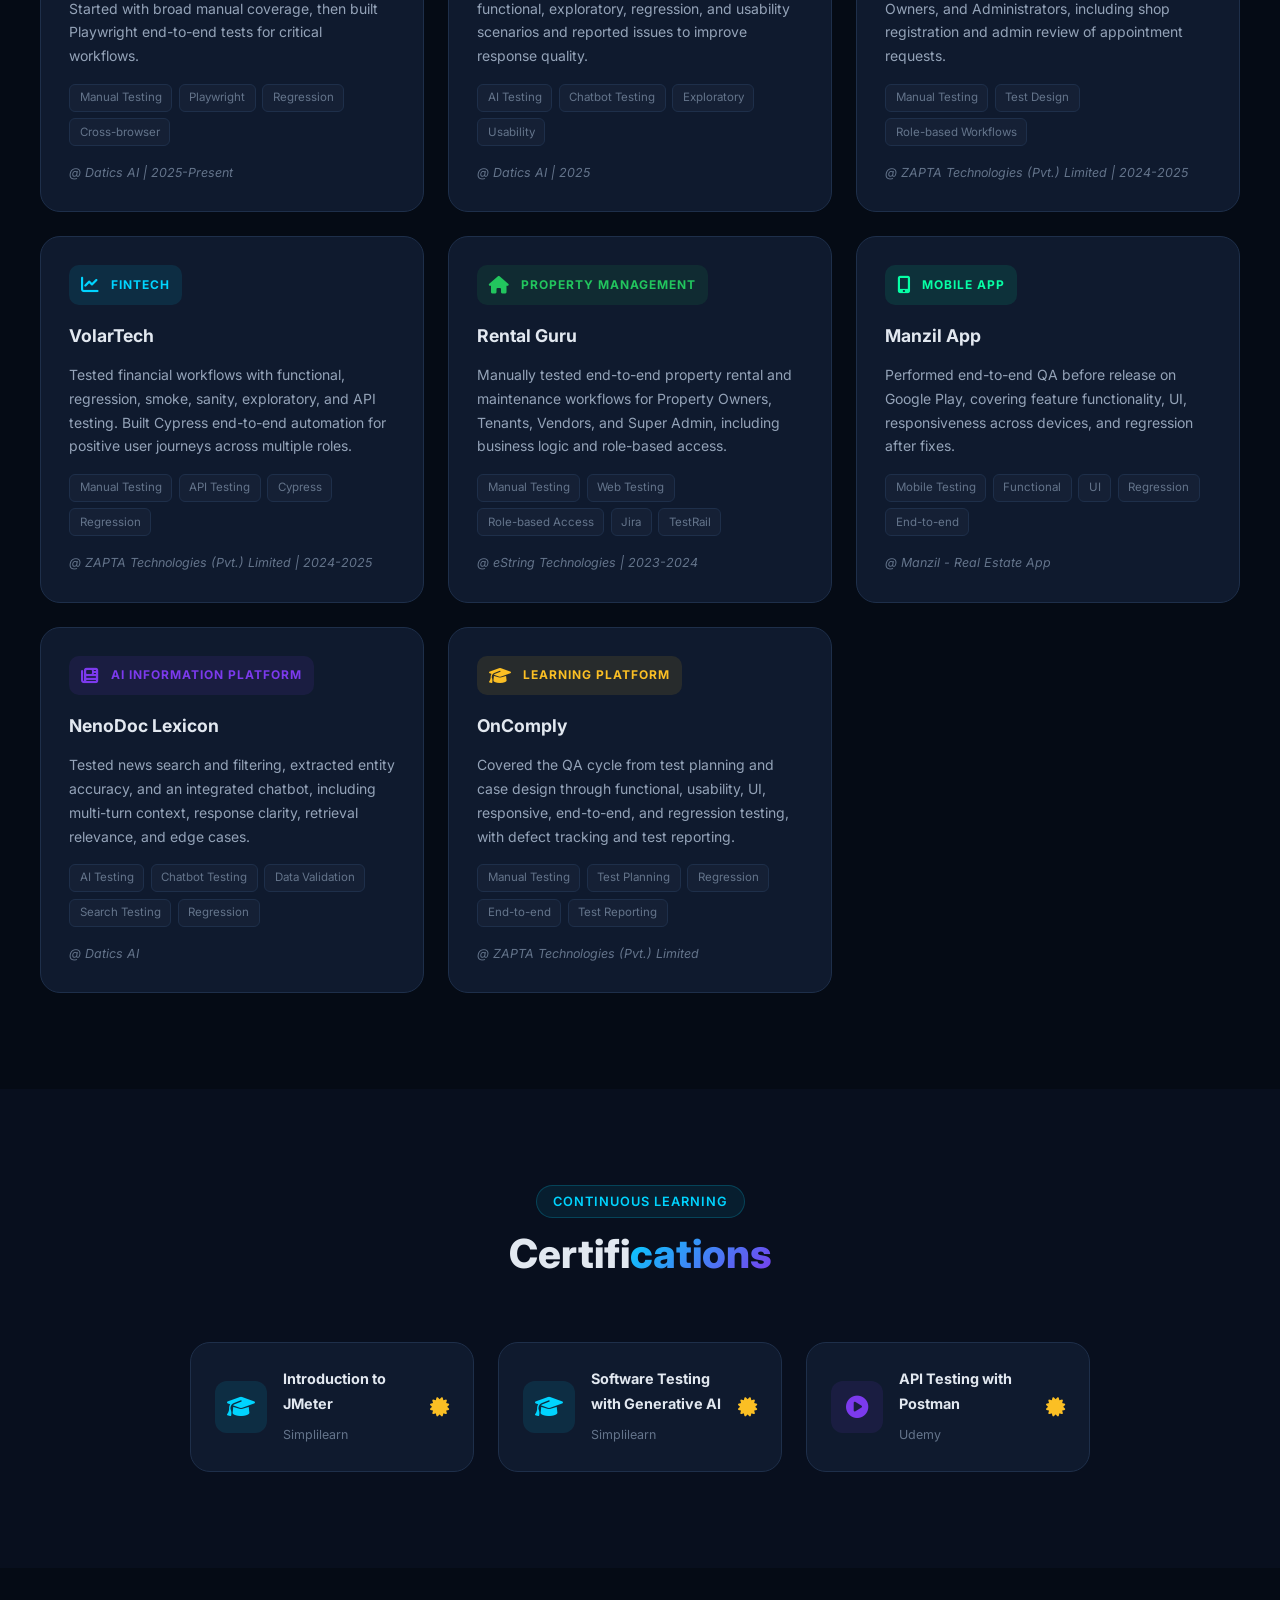
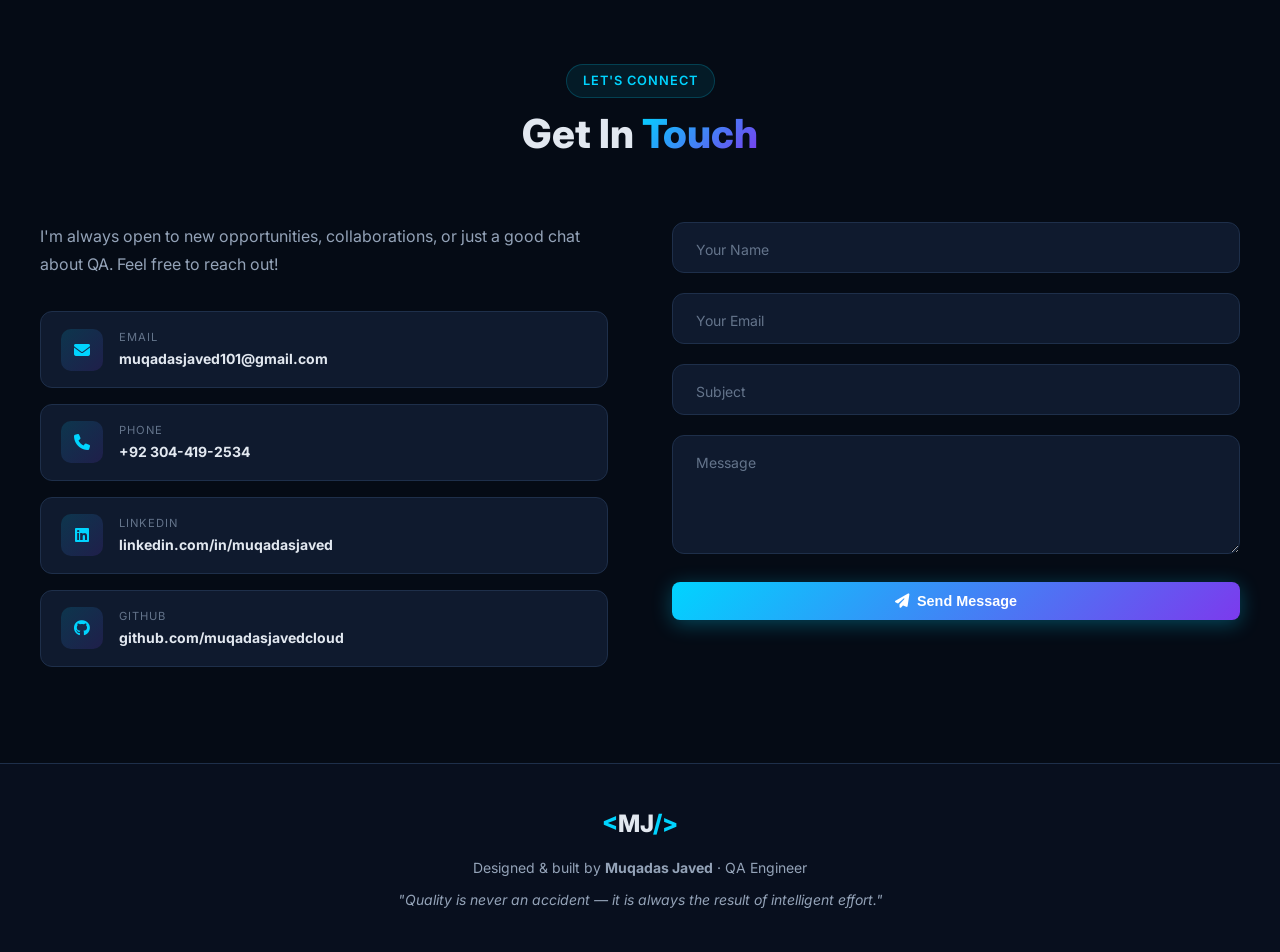
==== commit 7d48b890: "Refresh featured portfolio projects" ====
--- a/index.html
+++ b/index.html
@@ -364,55 +364,69 @@
         <h2 class="section-title">Featured <span class="highlight">Projects</span></h2>
       </div>
       <div class="projects-grid">
-
-        <div class="project-card" data-aos data-aos-delay="0">
+<div class="project-card" data-aos data-aos-delay="0">
+          <div class="pc-top service"><i class="fas fa-clipboard-check pc-icon"></i><span class="pc-type">Service Platform</span></div>
+          <h3>FWP</h3>
+          <p>Tested a multi-role service application for Investors, Administrators, and Research Analysts. Started with broad manual coverage, then built Playwright end-to-end tests for critical workflows.</p>
+          <div class="pc-tags"><span>Manual Testing</span><span>Playwright</span><span>Regression</span><span>Cross-browser</span></div>
+          <div class="pc-company">@ Datics AI | 2025-Present</div>
+        </div>
+
+        <div class="project-card" data-aos data-aos-delay="100">
+          <div class="pc-top ai"><i class="fas fa-robot pc-icon"></i><span class="pc-type">AI Chatbots</span></div>
+          <h3>MarketVerse &amp; Cosmic App</h3>
+          <p>Tested chatbot conversations, generated responses, and information retrieval. Covered functional, exploratory, regression, and usability scenarios and reported issues to improve response quality.</p>
+          <div class="pc-tags"><span>AI Testing</span><span>Chatbot Testing</span><span>Exploratory</span><span>Usability</span></div>
+          <div class="pc-company">@ Datics AI | 2025</div>
+        </div>
+
+        <div class="project-card" data-aos data-aos-delay="200">
+          <div class="pc-top service"><i class="fas fa-calendar-check pc-icon"></i><span class="pc-type">Appointment Platform</span></div>
+          <h3>OpenTime</h3>
+          <p>Manually tested appointment booking and shop management workflows for Customers, Shop Owners, and Administrators, including shop registration and admin review of appointment requests.</p>
+          <div class="pc-tags"><span>Manual Testing</span><span>Test Design</span><span>Role-based Workflows</span></div>
+          <div class="pc-company">@ ZAPTA Technologies (Pvt.) Limited | 2024-2025</div>
+        </div>
+
+        <div class="project-card" data-aos data-aos-delay="300">
           <div class="pc-top fintech"><i class="fas fa-chart-line pc-icon"></i><span class="pc-type">FinTech</span></div>
           <h3>VolarTech</h3>
-          <p>FinTech platform tested for complex financial workflows, data integrity, and compliance requirements across multiple user roles.</p>
+          <p>Tested financial workflows with functional, regression, smoke, sanity, exploratory, and API testing. Built Cypress end-to-end automation for positive user journeys across multiple roles.</p>
           <div class="pc-tags"><span>Manual Testing</span><span>API Testing</span><span>Cypress</span><span>Regression</span></div>
-          <div class="pc-company">@ Zapta Technologies</div>
-        </div>
-
-        <div class="project-card" data-aos data-aos-delay="100">
-          <div class="pc-top security"><i class="fas fa-shield-alt pc-icon"></i><span class="pc-type">Security</span></div>
-          <h3>ThreatMap</h3>
-          <p>Security platform with rigorous validation of user roles, permissions, data access controls, and threat visualization workflows.</p>
-          <div class="pc-tags"><span>Security Testing</span><span>Playwright</span><span>E2E</span><span>Role Testing</span></div>
-          <div class="pc-company">@ Datics AI / Zapta Technologies</div>
-        </div>
-
-        <div class="project-card" data-aos data-aos-delay="200">
-          <div class="pc-top ai"><i class="fas fa-robot pc-icon"></i><span class="pc-type">AI Platform</span></div>
-          <h3>MarketVerse &amp; Cosmic App</h3>
-          <p>AI chatbot platforms tested for prompt handling, response accuracy, data mapping, and conversational quality at scale.</p>
-          <div class="pc-tags"><span>AI Testing</span><span>Chatbot QA</span><span>Playwright</span><span>Exploratory</span></div>
+          <div class="pc-company">@ ZAPTA Technologies (Pvt.) Limited | 2024-2025</div>
+        </div>
+
+        <div class="project-card" data-aos data-aos-delay="400">
+          <div class="pc-top rental"><i class="fas fa-home pc-icon"></i><span class="pc-type">Property Management</span></div>
+          <h3>Rental Guru</h3>
+          <p>Manually tested end-to-end property rental and maintenance workflows for Property Owners, Tenants, Vendors, and Super Admin, including business logic and role-based access.</p>
+          <div class="pc-tags"><span>Manual Testing</span><span>Web Testing</span><span>Role-based Access</span><span>Jira</span><span>TestRail</span></div>
+          <div class="pc-company">@ eString Technologies | 2023-2024</div>
+        </div>
+
+        <div class="project-card" data-aos data-aos-delay="500">
+          <div class="pc-top mobile"><i class="fas fa-mobile-alt pc-icon"></i><span class="pc-type">Mobile App</span></div>
+          <h3>Manzil App</h3>
+          <p>Performed end-to-end QA before release on Google Play, covering feature functionality, UI, responsiveness across devices, and regression after fixes.</p>
+          <div class="pc-tags"><span>Mobile Testing</span><span>Functional</span><span>UI</span><span>Regression</span><span>End-to-end</span></div>
+          <div class="pc-company">@ Manzil - Real Estate App</div>
+        </div>
+
+        <div class="project-card" data-aos data-aos-delay="600">
+          <div class="pc-top ai"><i class="fas fa-newspaper pc-icon"></i><span class="pc-type">AI Information Platform</span></div>
+          <h3>NenoDoc Lexicon</h3>
+          <p>Tested news search and filtering, extracted entity accuracy, and an integrated chatbot, including multi-turn context, response clarity, retrieval relevance, and edge cases.</p>
+          <div class="pc-tags"><span>AI Testing</span><span>Chatbot Testing</span><span>Data Validation</span><span>Search Testing</span><span>Regression</span></div>
           <div class="pc-company">@ Datics AI</div>
         </div>
 
-        <div class="project-card" data-aos data-aos-delay="300">
-          <div class="pc-top mobile"><i class="fas fa-mobile-alt pc-icon"></i><span class="pc-type">Mobile App</span></div>
-          <h3>Manzil Mobile App</h3>
-          <p>Property management iOS/Android app — end-to-end tested across property listings, rental workflows, and tenant management features.</p>
-          <div class="pc-tags"><span>iOS Testing</span><span>Android Testing</span><span>Usability</span><span>Cross-Platform</span></div>
-          <div class="pc-company">@ eString Technologies</div>
-        </div>
-
-        <div class="project-card" data-aos data-aos-delay="400">
-          <div class="pc-top service"><i class="fas fa-check-circle pc-icon"></i><span class="pc-type">Compliance</span></div>
+        <div class="project-card" data-aos data-aos-delay="700">
+          <div class="pc-top service"><i class="fas fa-graduation-cap pc-icon"></i><span class="pc-type">Learning Platform</span></div>
           <h3>OnComply</h3>
-          <p>Compliance management application validated for workflow accuracy, regulatory requirement handling, and data correctness.</p>
-          <div class="pc-tags"><span>Functional Testing</span><span>Regression</span><span>Cypress</span><span>Smoke</span></div>
-          <div class="pc-company">@ Zapta Technologies</div>
-        </div>
-
-        <div class="project-card" data-aos data-aos-delay="500">
-          <div class="pc-top rental"><i class="fas fa-home pc-icon"></i><span class="pc-type">Property Tech</span></div>
-          <h3>Rental Guru</h3>
-          <p>Property rental management web app tested for tenant interactions, payment workflows, and performance across devices.</p>
-          <div class="pc-tags"><span>UI Testing</span><span>Performance</span><span>Cross-Platform</span><span>Defect Mgmt</span></div>
-          <div class="pc-company">@ eString Technologies</div>
-        </div>
-
+          <p>Covered the QA cycle from test planning and case design through functional, usability, UI, responsive, end-to-end, and regression testing, with defect tracking and test reporting.</p>
+          <div class="pc-tags"><span>Manual Testing</span><span>Test Planning</span><span>Regression</span><span>End-to-end</span><span>Test Reporting</span></div>
+          <div class="pc-company">@ ZAPTA Technologies (Pvt.) Limited</div>
+        </div>
       </div>
     </div>
   </section>
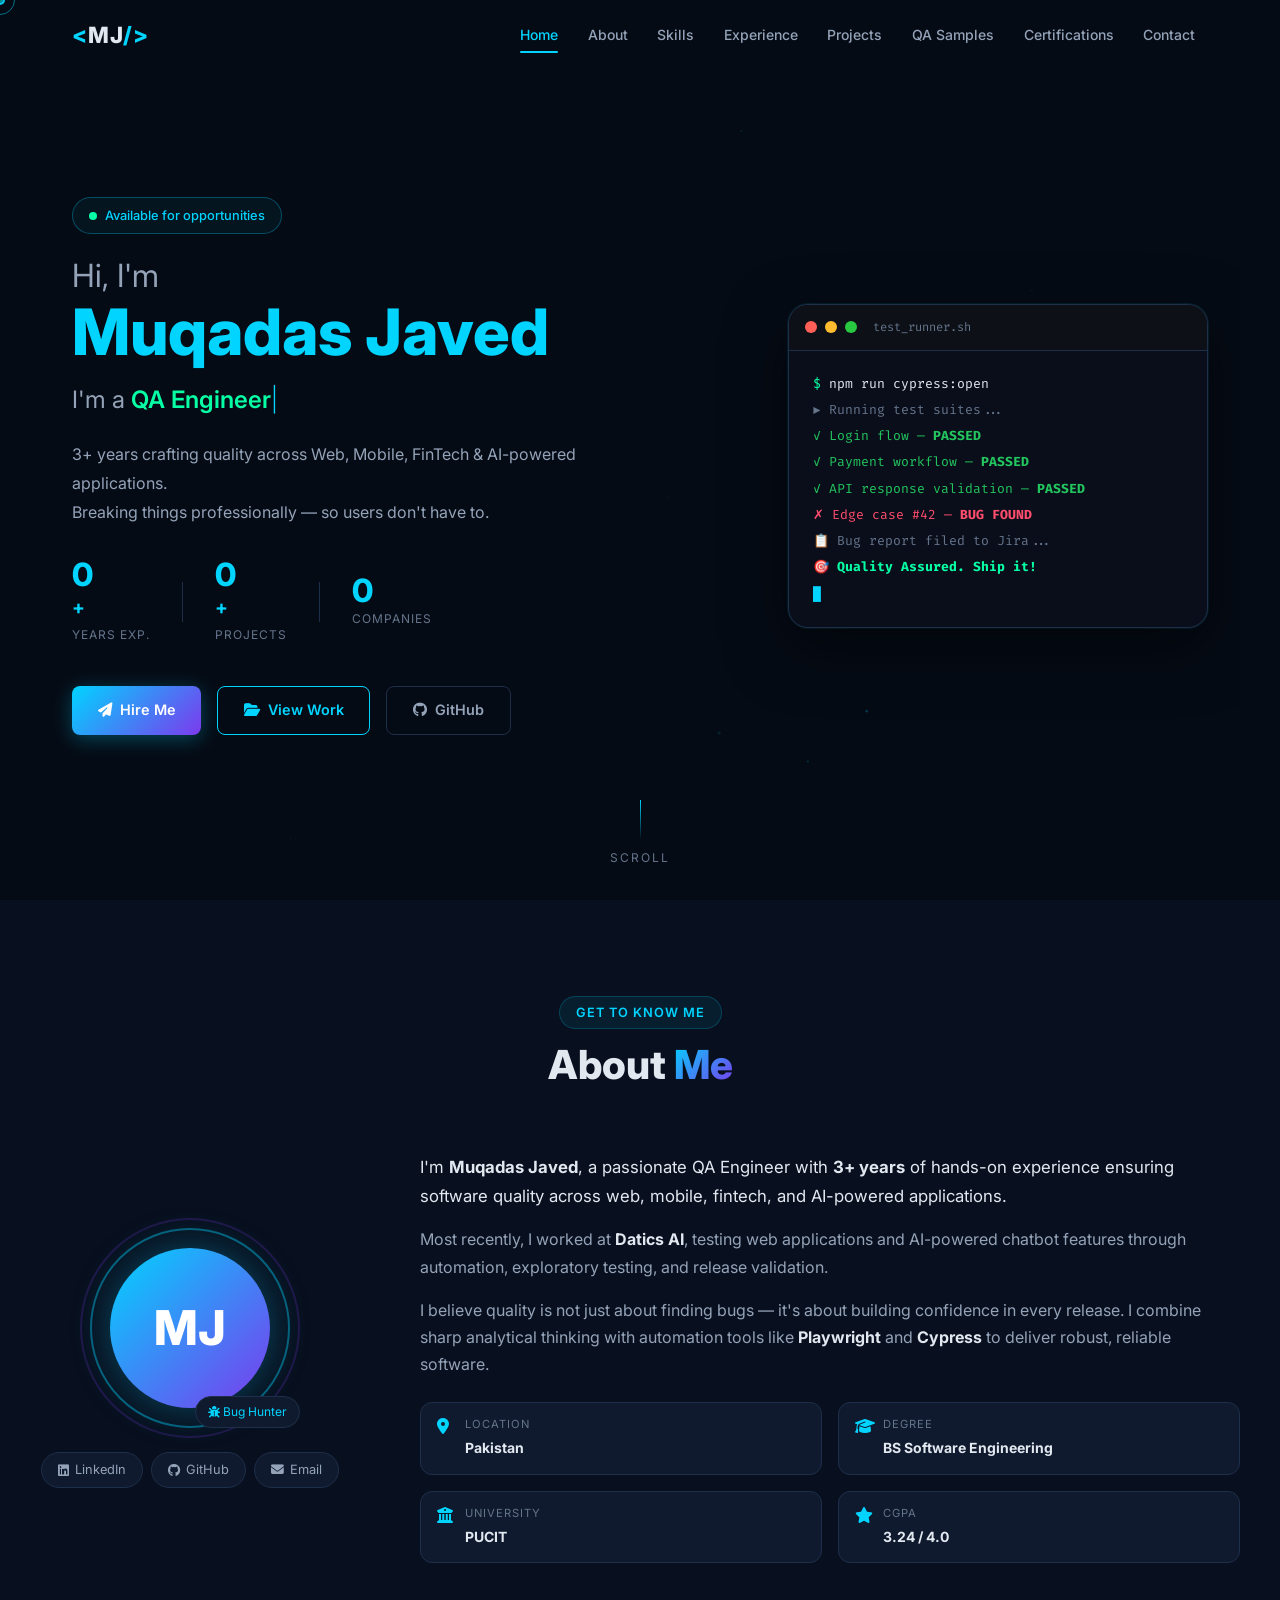
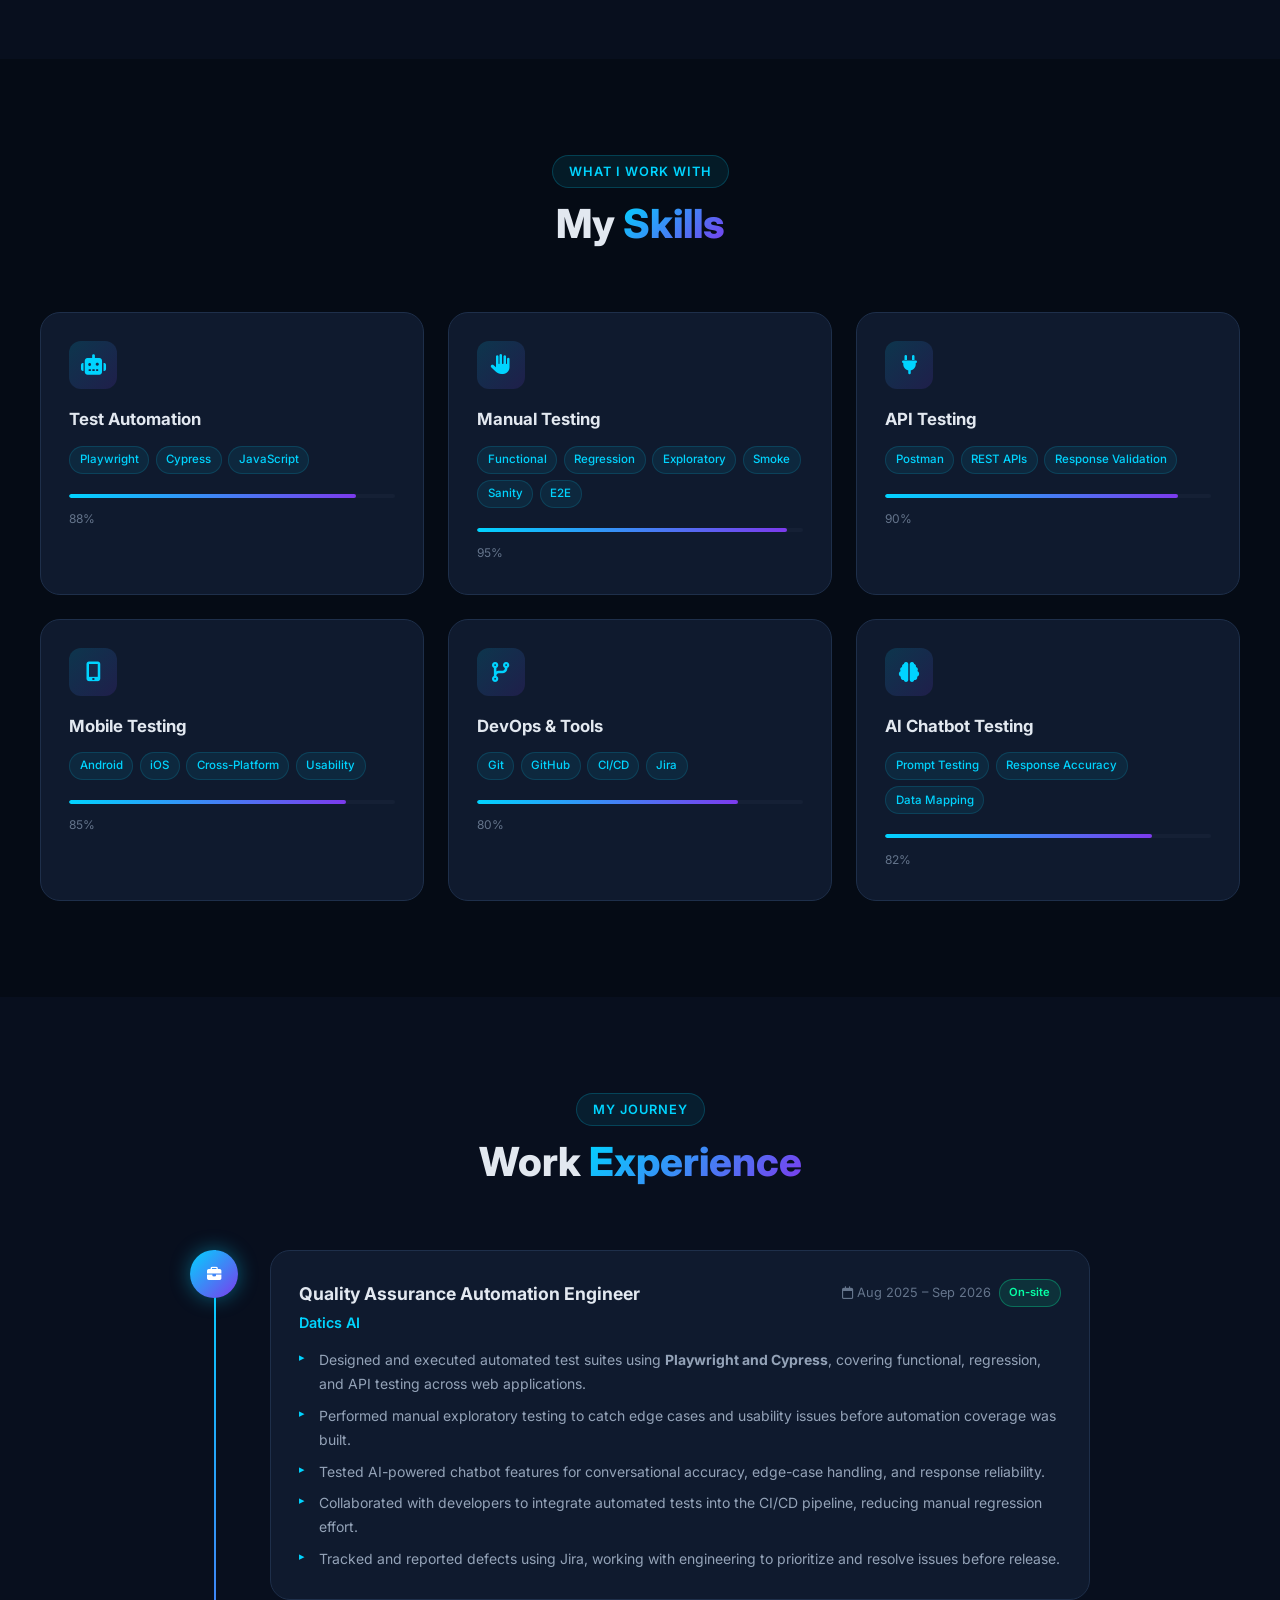
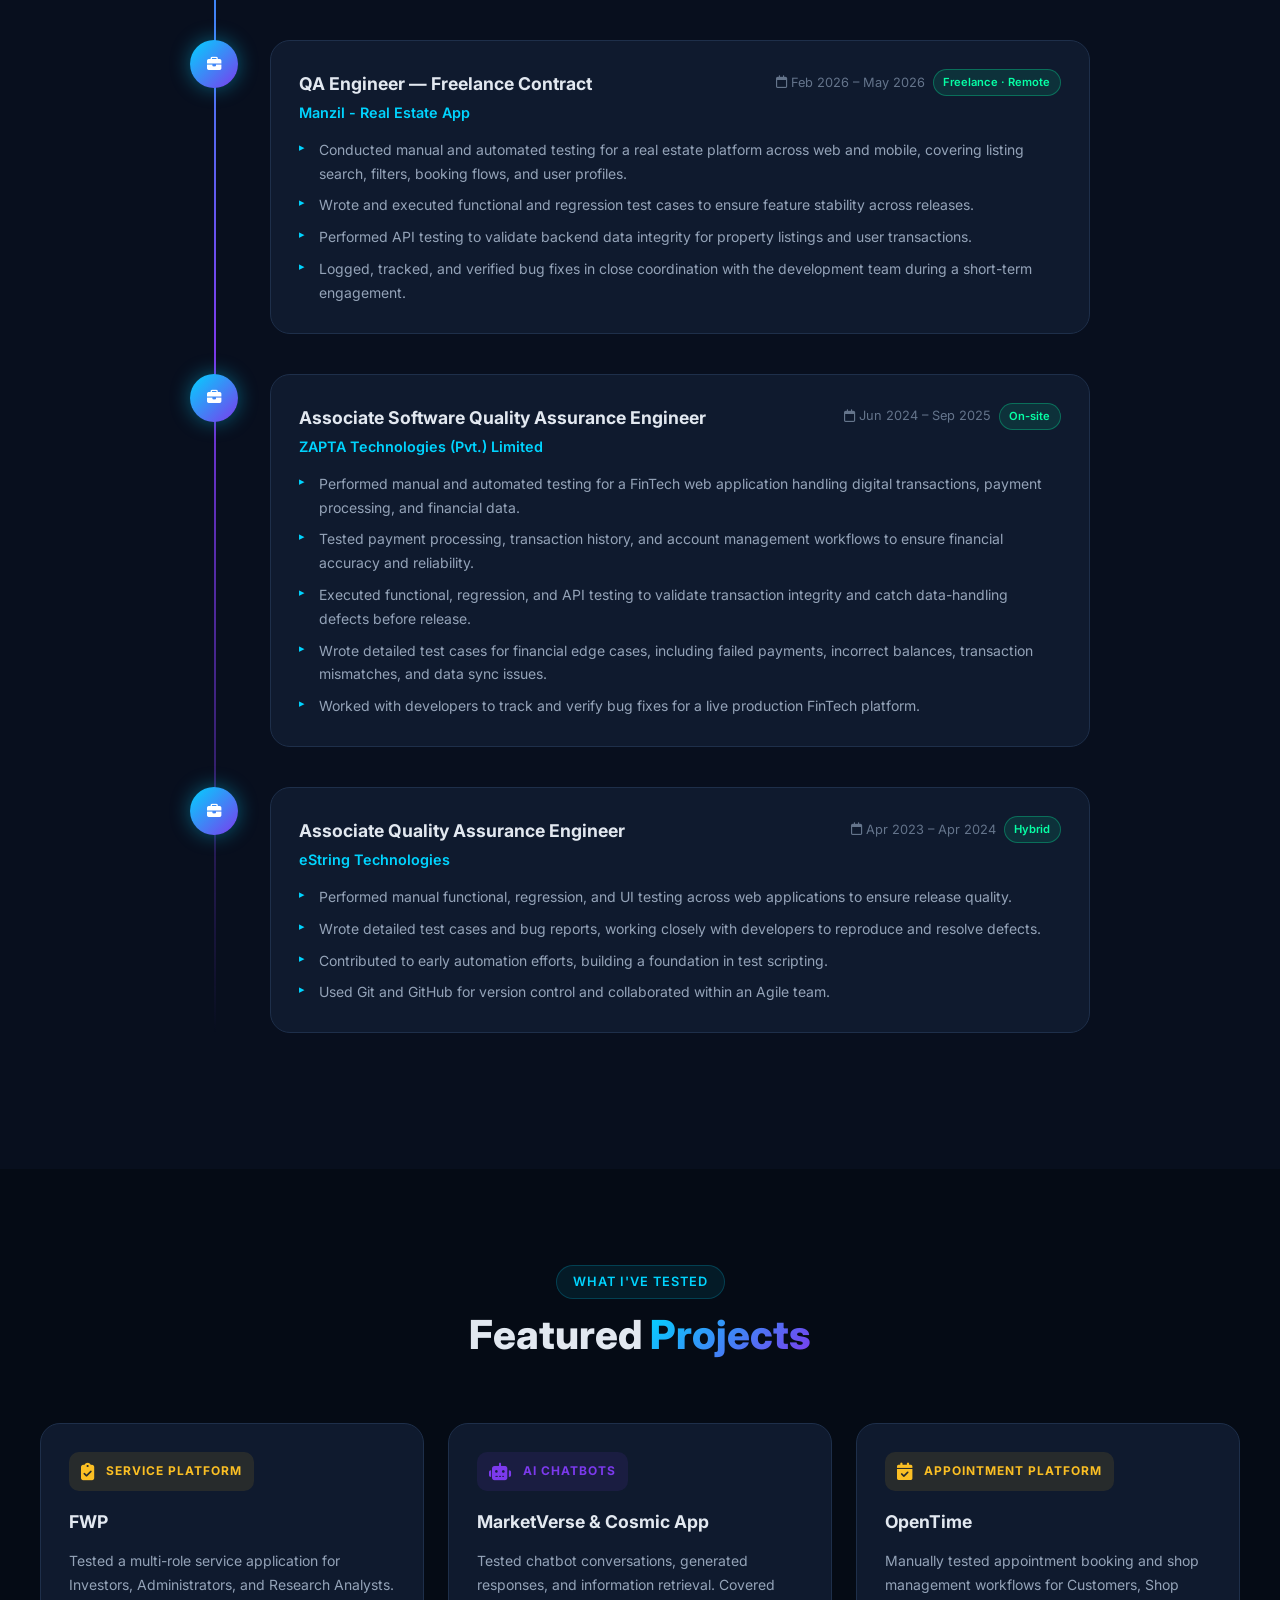
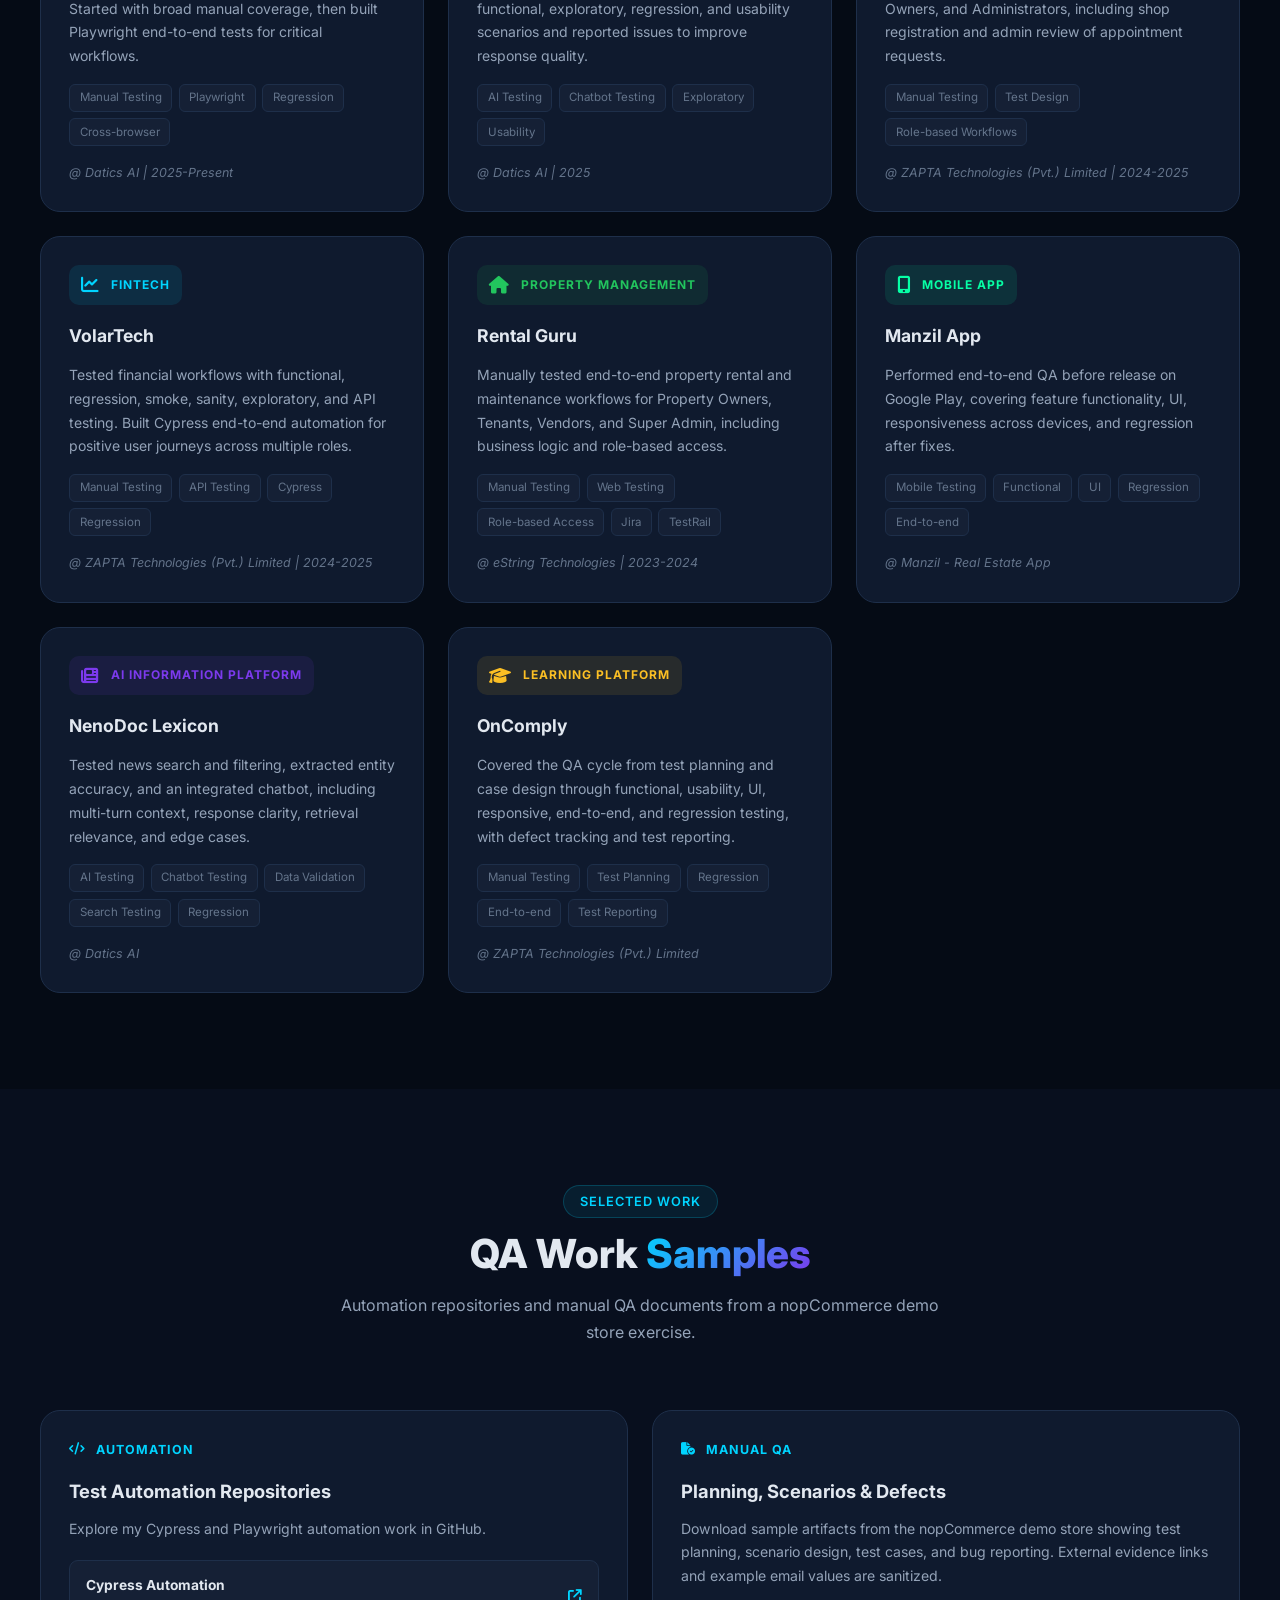
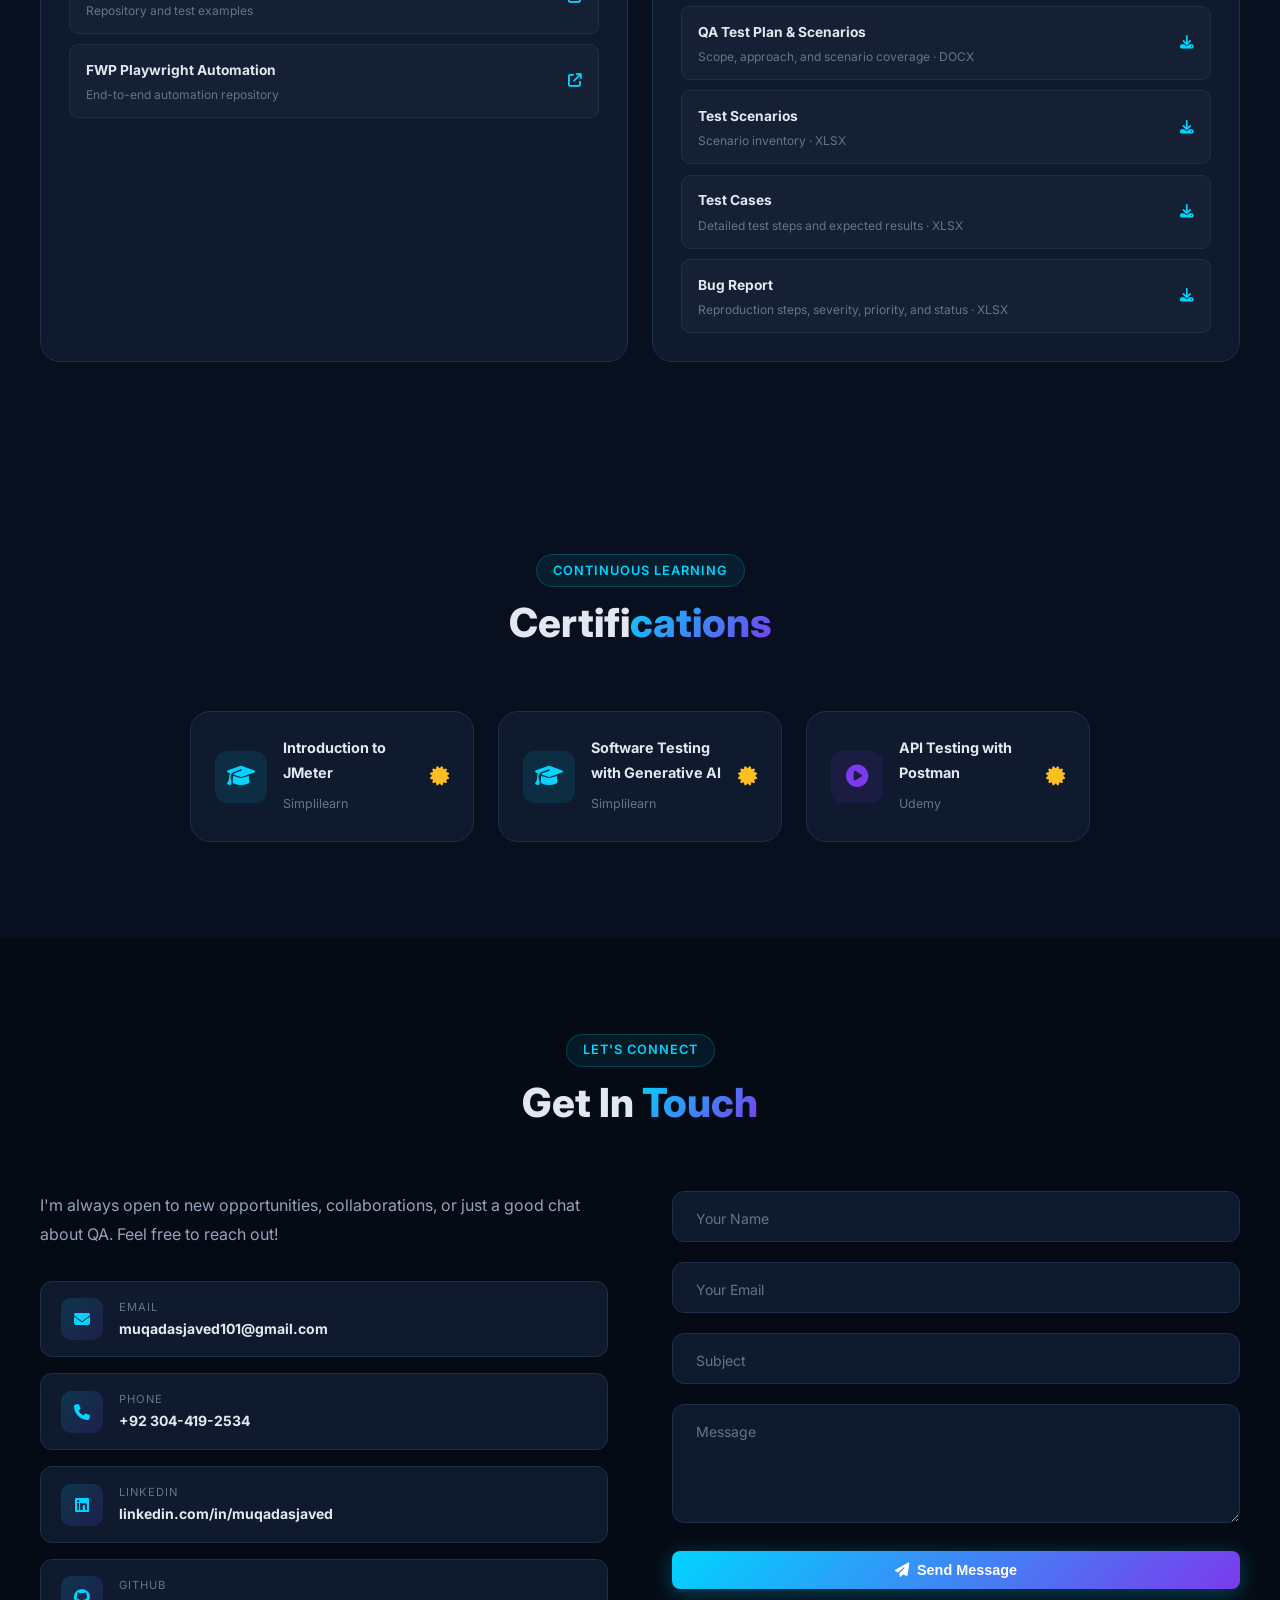
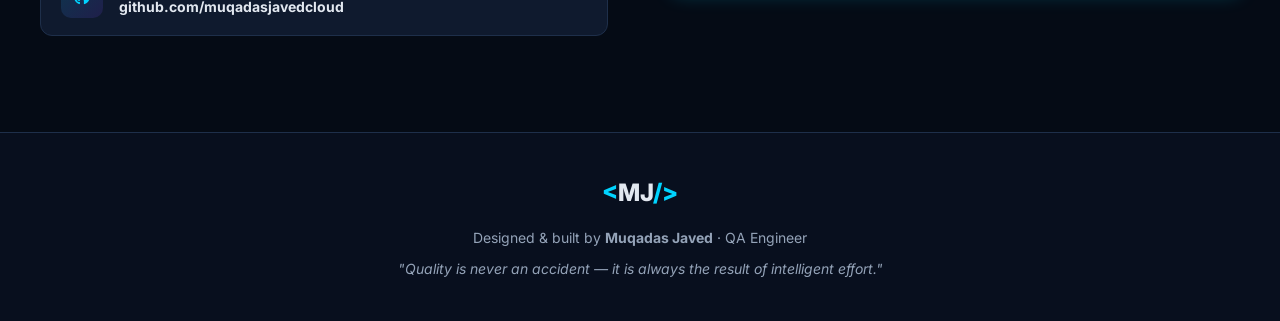
==== commit 758f312c: "Add QA work samples to portfolio" ====
--- a/index.html
+++ b/index.html
@@ -37,6 +37,7 @@
         <li><a href="#skills"         class="nav-link">Skills</a></li>
         <li><a href="#experience"     class="nav-link">Experience</a></li>
         <li><a href="#projects"       class="nav-link">Projects</a></li>
+        <li><a href="#qa-samples"     class="nav-link">QA Samples</a></li>
         <li><a href="#certifications" class="nav-link">Certifications</a></li>
         <li><a href="#contact"        class="nav-link">Contact</a></li>
       </ul>
@@ -431,6 +432,52 @@
     </div>
   </section>
 
+  <!-- QA WORK SAMPLES -->
+  <section class="qa-samples section" id="qa-samples">
+    <div class="container">
+      <div class="section-header" data-aos>
+        <span class="section-tag">Selected work</span>
+        <h2 class="section-title">QA Work <span class="highlight">Samples</span></h2>
+        <p class="section-subtitle">Automation repositories and manual QA documents from a nopCommerce demo store exercise.</p>
+      </div>
+      <div class="samples-grid">
+        <article class="sample-card" data-aos>
+          <div class="sample-card-heading"><i class="fas fa-code"></i><span>Automation</span></div>
+          <h3>Test Automation Repositories</h3>
+          <p>Explore my Cypress and Playwright automation work in GitHub.</p>
+          <div class="sample-link-list">
+            <a class="sample-link" href="https://github.com/muqadasjavedcloud/cypress-automation" target="_blank" rel="noopener noreferrer">
+              <span><strong>Cypress Automation</strong><small>Repository and test examples</small></span><i class="fas fa-arrow-up-right-from-square" aria-hidden="true"></i>
+            </a>
+            <a class="sample-link" href="https://github.com/muqadasjavedcloud/Fwp-Automation" target="_blank" rel="noopener noreferrer">
+              <span><strong>FWP Playwright Automation</strong><small>End-to-end automation repository</small></span><i class="fas fa-arrow-up-right-from-square" aria-hidden="true"></i>
+            </a>
+          </div>
+        </article>
+
+        <article class="sample-card" data-aos data-aos-delay="100">
+          <div class="sample-card-heading"><i class="fas fa-file-circle-check"></i><span>Manual QA</span></div>
+          <h3>Planning, Scenarios &amp; Defects</h3>
+          <p>Download sample artifacts from the nopCommerce demo store showing test planning, scenario design, test cases, and bug reporting. External evidence links and example email values are sanitized.</p>
+          <div class="sample-link-list">
+            <a class="sample-link" href="assets/work-samples/nopCommerce_QA_Test_Plan_and_Scenarios.docx" download>
+              <span><strong>QA Test Plan &amp; Scenarios</strong><small>Scope, approach, and scenario coverage · DOCX</small></span><i class="fas fa-download" aria-hidden="true"></i>
+            </a>
+            <a class="sample-link" href="assets/work-samples/Test_Scenarios.xlsx" download>
+              <span><strong>Test Scenarios</strong><small>Scenario inventory · XLSX</small></span><i class="fas fa-download" aria-hidden="true"></i>
+            </a>
+            <a class="sample-link" href="assets/work-samples/nopCommerce_Test_Cases.xlsx" download>
+              <span><strong>Test Cases</strong><small>Detailed test steps and expected results · XLSX</small></span><i class="fas fa-download" aria-hidden="true"></i>
+            </a>
+            <a class="sample-link" href="assets/work-samples/Bug_Report.xlsx" download>
+              <span><strong>Bug Report</strong><small>Reproduction steps, severity, priority, and status · XLSX</small></span><i class="fas fa-download" aria-hidden="true"></i>
+            </a>
+          </div>
+        </article>
+      </div>
+    </div>
+  </section>
+
   <!-- CERTIFICATIONS -->
   <section class="certifications section" id="certifications">
     <div class="container">
--- a/style.css
+++ b/style.css
@@ -530,6 +530,31 @@
 }
 .pc-company { font-size: 0.78rem; color: var(--text3); font-style: italic; }
 
+/* QA WORK SAMPLES */
+.qa-samples { background: var(--bg2); }
+.section-subtitle { max-width: 620px; margin: 0.85rem auto 0; color: var(--text2); line-height: 1.7; }
+.samples-grid { display: grid; grid-template-columns: repeat(auto-fit, minmax(320px, 1fr)); gap: 1.5rem; }
+.sample-card {
+  padding: 1.75rem; background: var(--surface); border: 1px solid var(--border);
+  border-radius: var(--radius-lg); transition: all var(--transition);
+}
+.sample-card:hover { border-color: rgba(0,212,255,0.3); box-shadow: var(--shadow-lg); }
+.sample-card-heading { display: flex; align-items: center; gap: 0.6rem; margin-bottom: 1rem; color: var(--accent); font-size: 0.78rem; font-weight: 700; letter-spacing: 1px; text-transform: uppercase; }
+.sample-card h3 { margin-bottom: 0.6rem; font-size: 1.15rem; }
+.sample-card > p { margin-bottom: 1.2rem; color: var(--text2); font-size: 0.88rem; line-height: 1.65; }
+.sample-link-list { display: grid; gap: 0.65rem; }
+.sample-link {
+  display: flex; justify-content: space-between; align-items: center; gap: 1rem;
+  padding: 0.85rem 1rem; border: 1px solid var(--border); border-radius: 9px;
+  color: var(--text); text-decoration: none; background: var(--surface2);
+  transition: border-color var(--transition), transform var(--transition);
+}
+.sample-link:hover { border-color: var(--accent); transform: translateY(-2px); }
+.sample-link span { display: grid; gap: 0.25rem; }
+.sample-link strong { font-size: 0.86rem; }
+.sample-link small { color: var(--text3); font-size: 0.75rem; line-height: 1.45; }
+.sample-link > i { flex: 0 0 auto; color: var(--accent); font-size: 0.85rem; }
+
 /* ── CERTIFICATIONS ── */
 .certifications { background: var(--bg2); }
 .certs-grid { display: grid; grid-template-columns: repeat(auto-fit, minmax(280px, 1fr)); gap: 1.5rem; max-width: 900px; margin: 0 auto; }
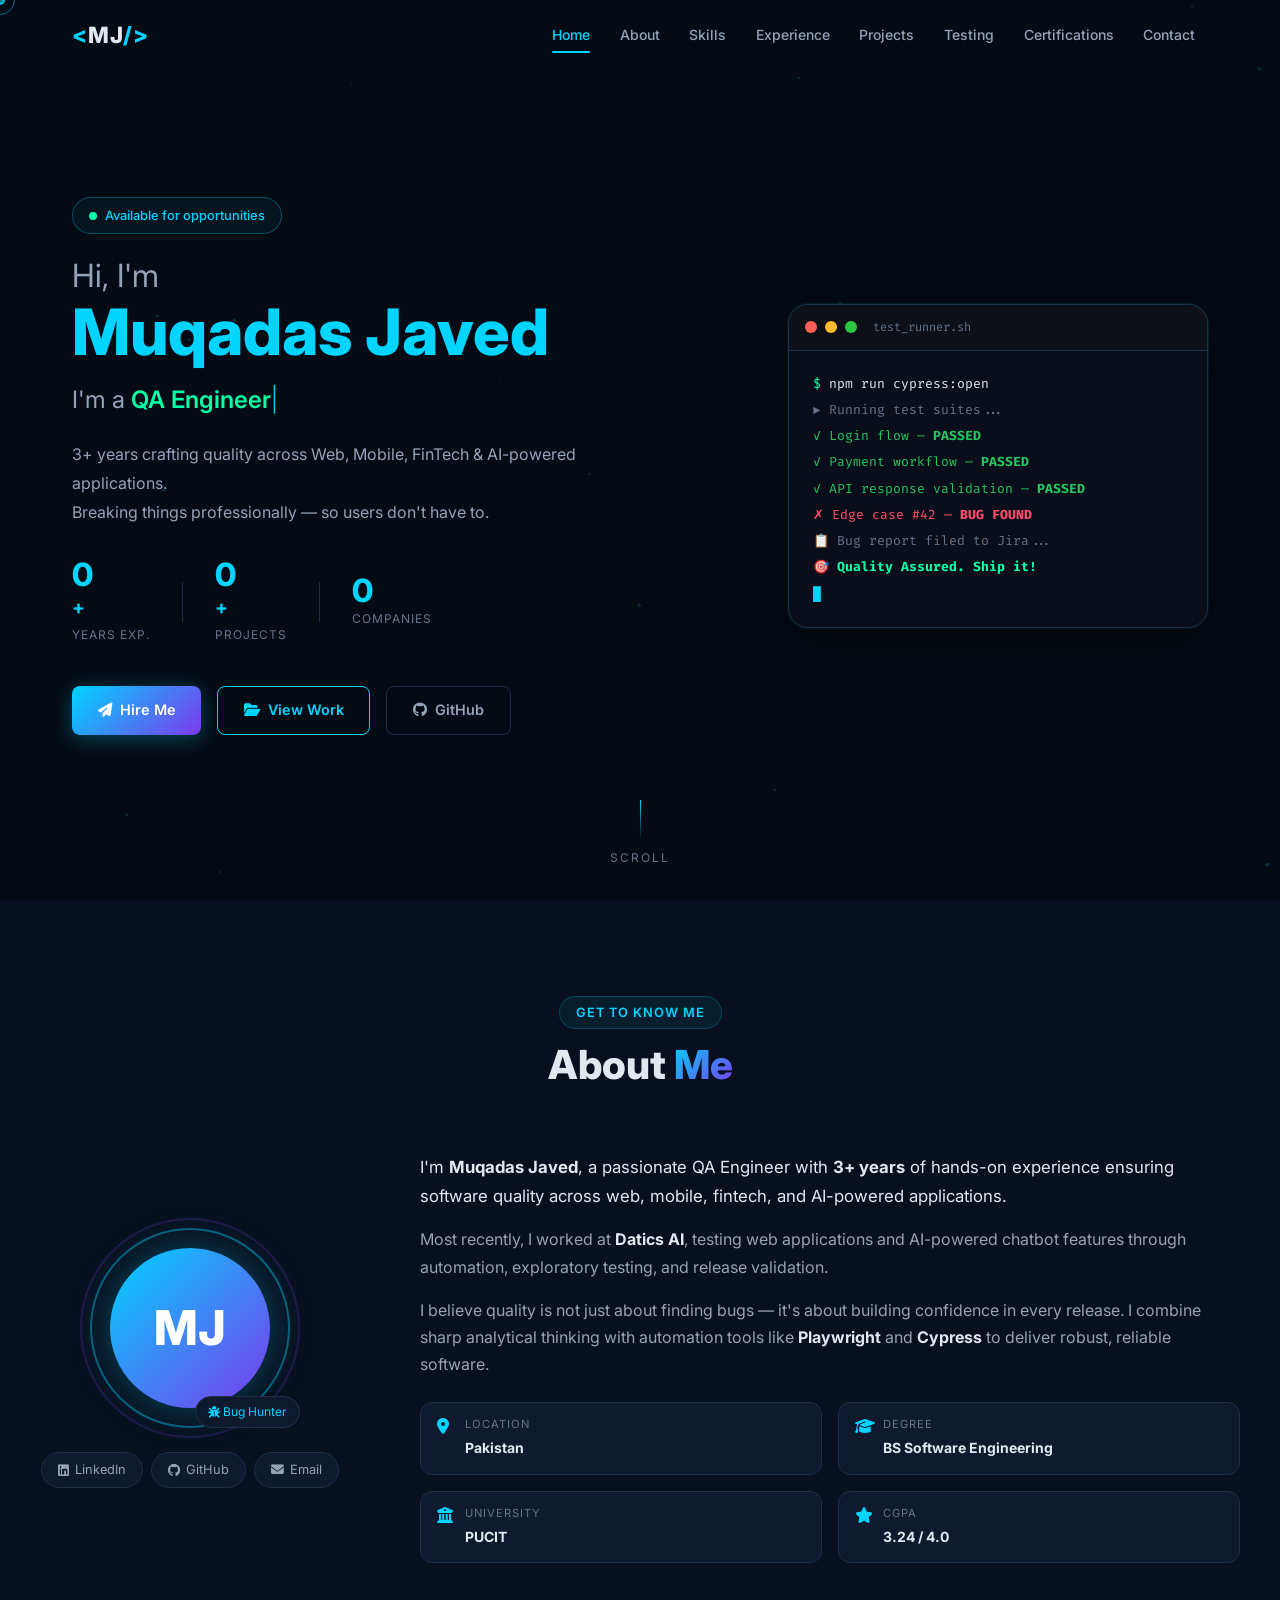
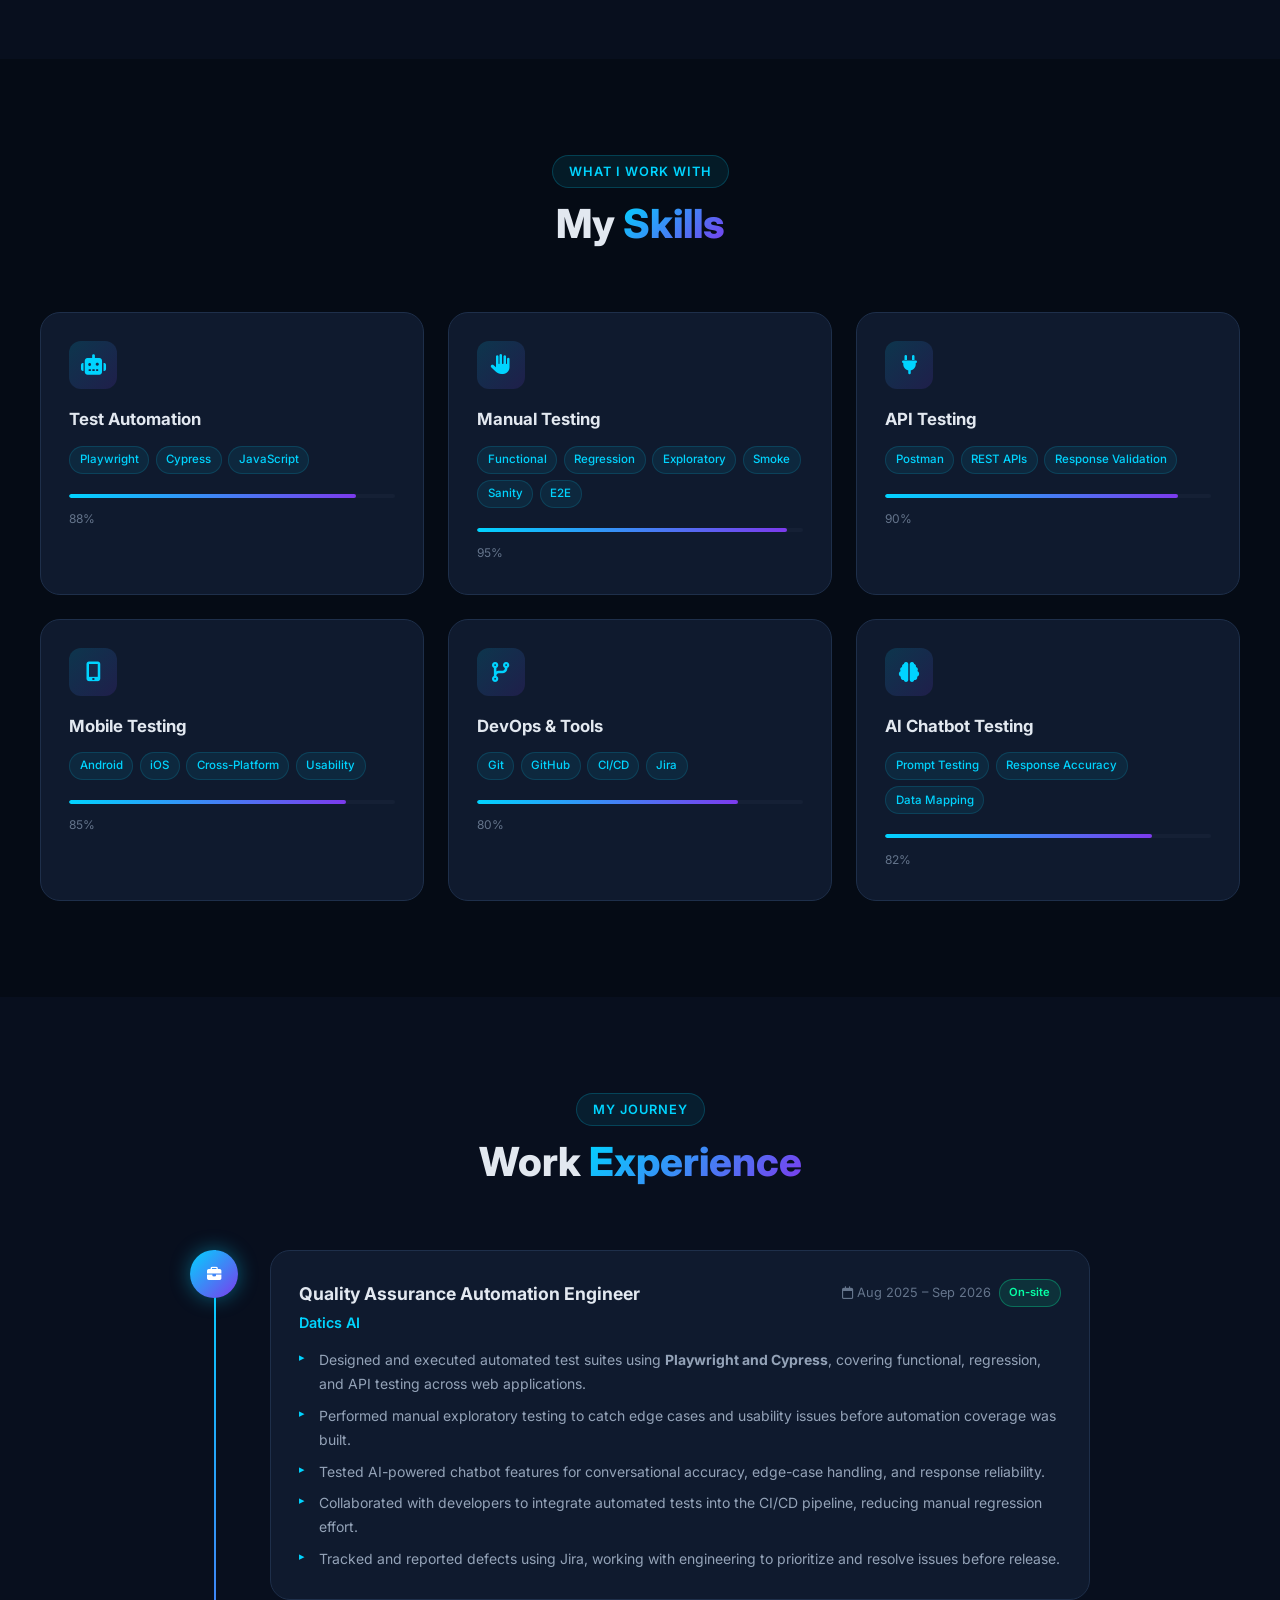
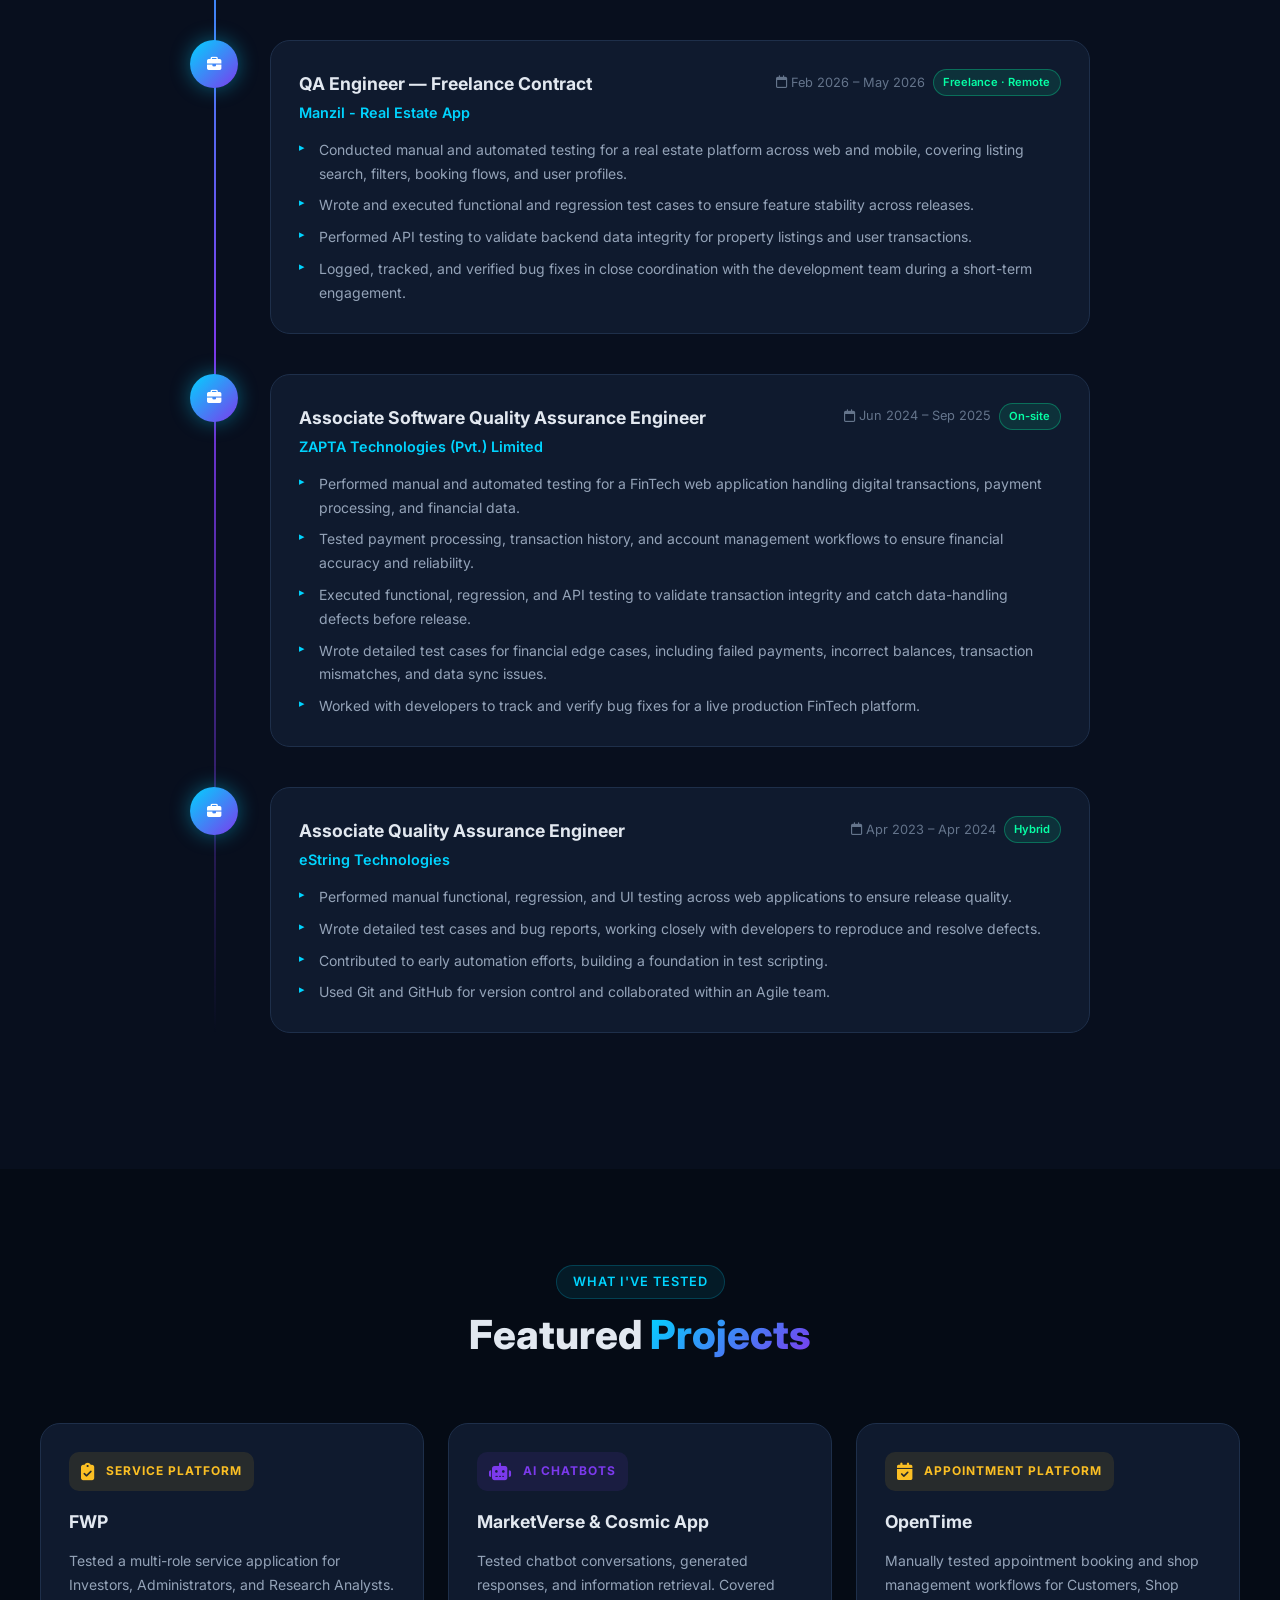
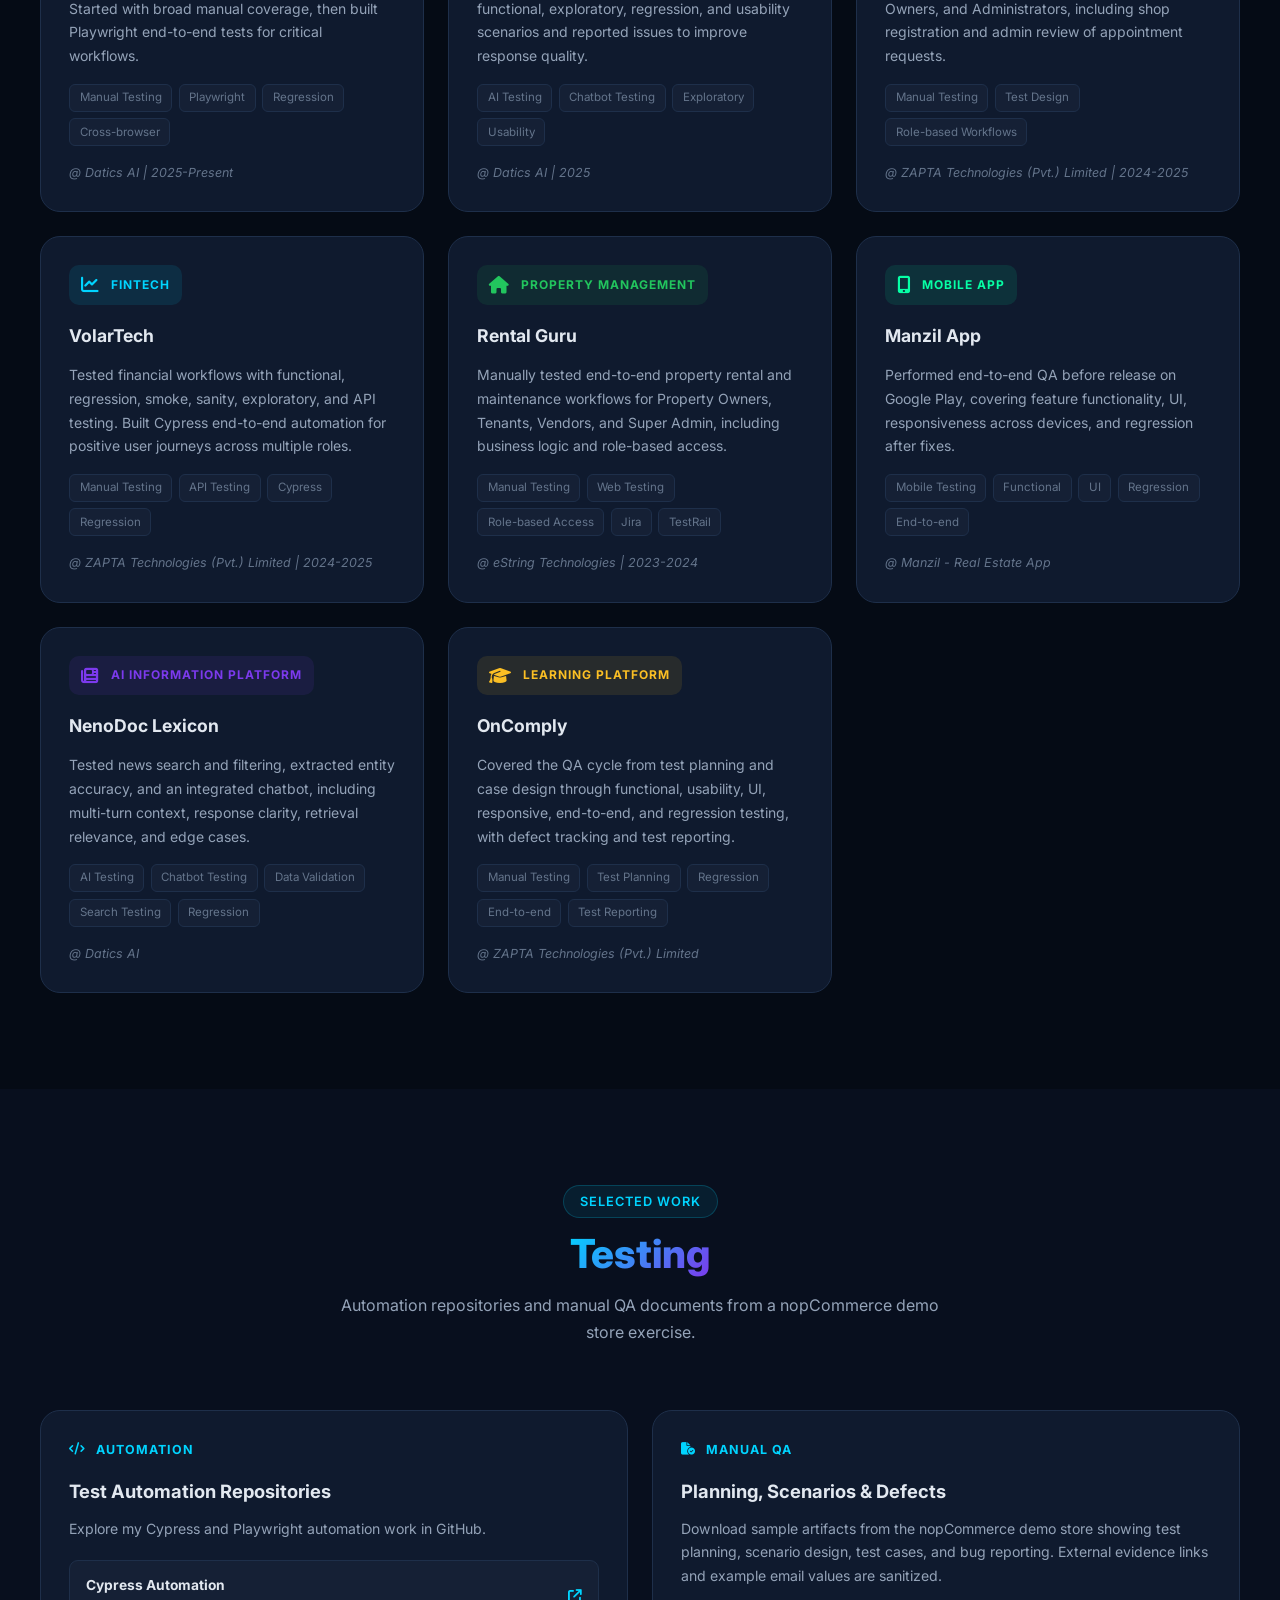
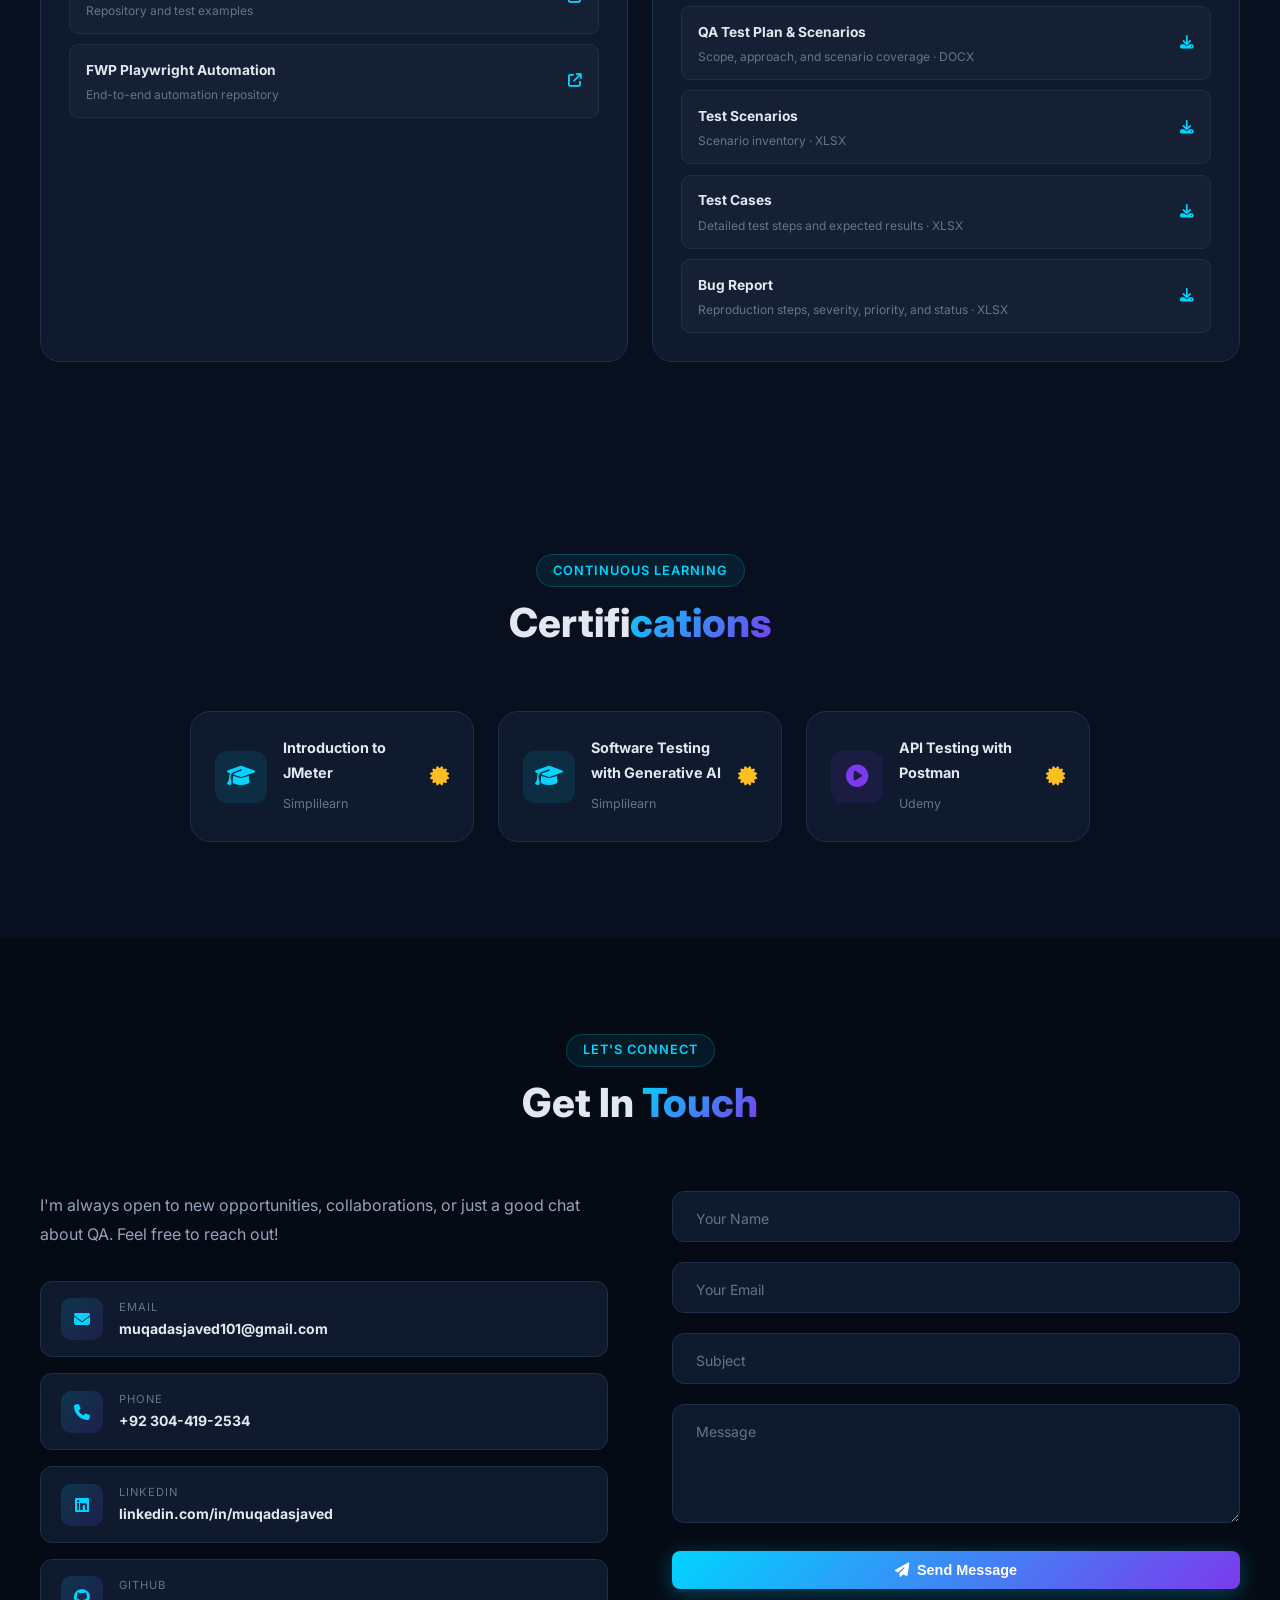
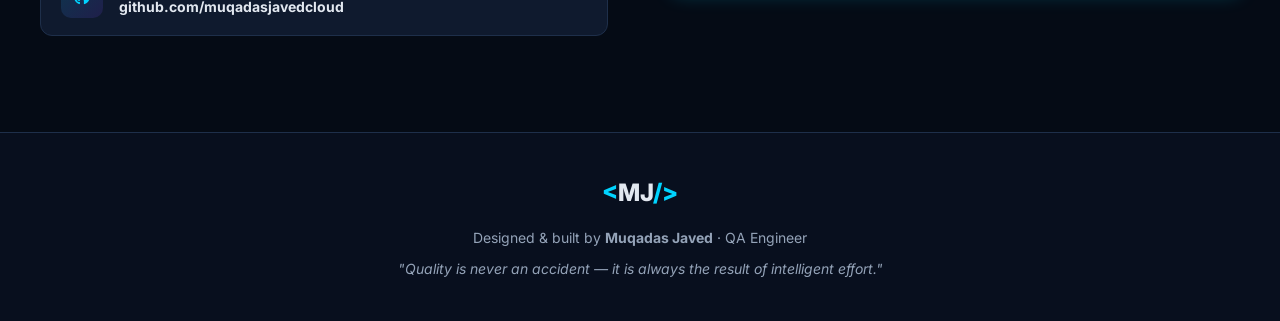
==== commit d190ecc9: "Rename QA samples section to Testing" ====
--- a/index.html
+++ b/index.html
@@ -37,7 +37,7 @@
         <li><a href="#skills"         class="nav-link">Skills</a></li>
         <li><a href="#experience"     class="nav-link">Experience</a></li>
         <li><a href="#projects"       class="nav-link">Projects</a></li>
-        <li><a href="#qa-samples"     class="nav-link">QA Samples</a></li>
+        <li><a href="#qa-samples"     class="nav-link">Testing</a></li>
         <li><a href="#certifications" class="nav-link">Certifications</a></li>
         <li><a href="#contact"        class="nav-link">Contact</a></li>
       </ul>
@@ -437,7 +437,7 @@
     <div class="container">
       <div class="section-header" data-aos>
         <span class="section-tag">Selected work</span>
-        <h2 class="section-title">QA Work <span class="highlight">Samples</span></h2>
+        <h2 class="section-title"><span class="highlight">Testing</span></h2>
         <p class="section-subtitle">Automation repositories and manual QA documents from a nopCommerce demo store exercise.</p>
       </div>
       <div class="samples-grid">
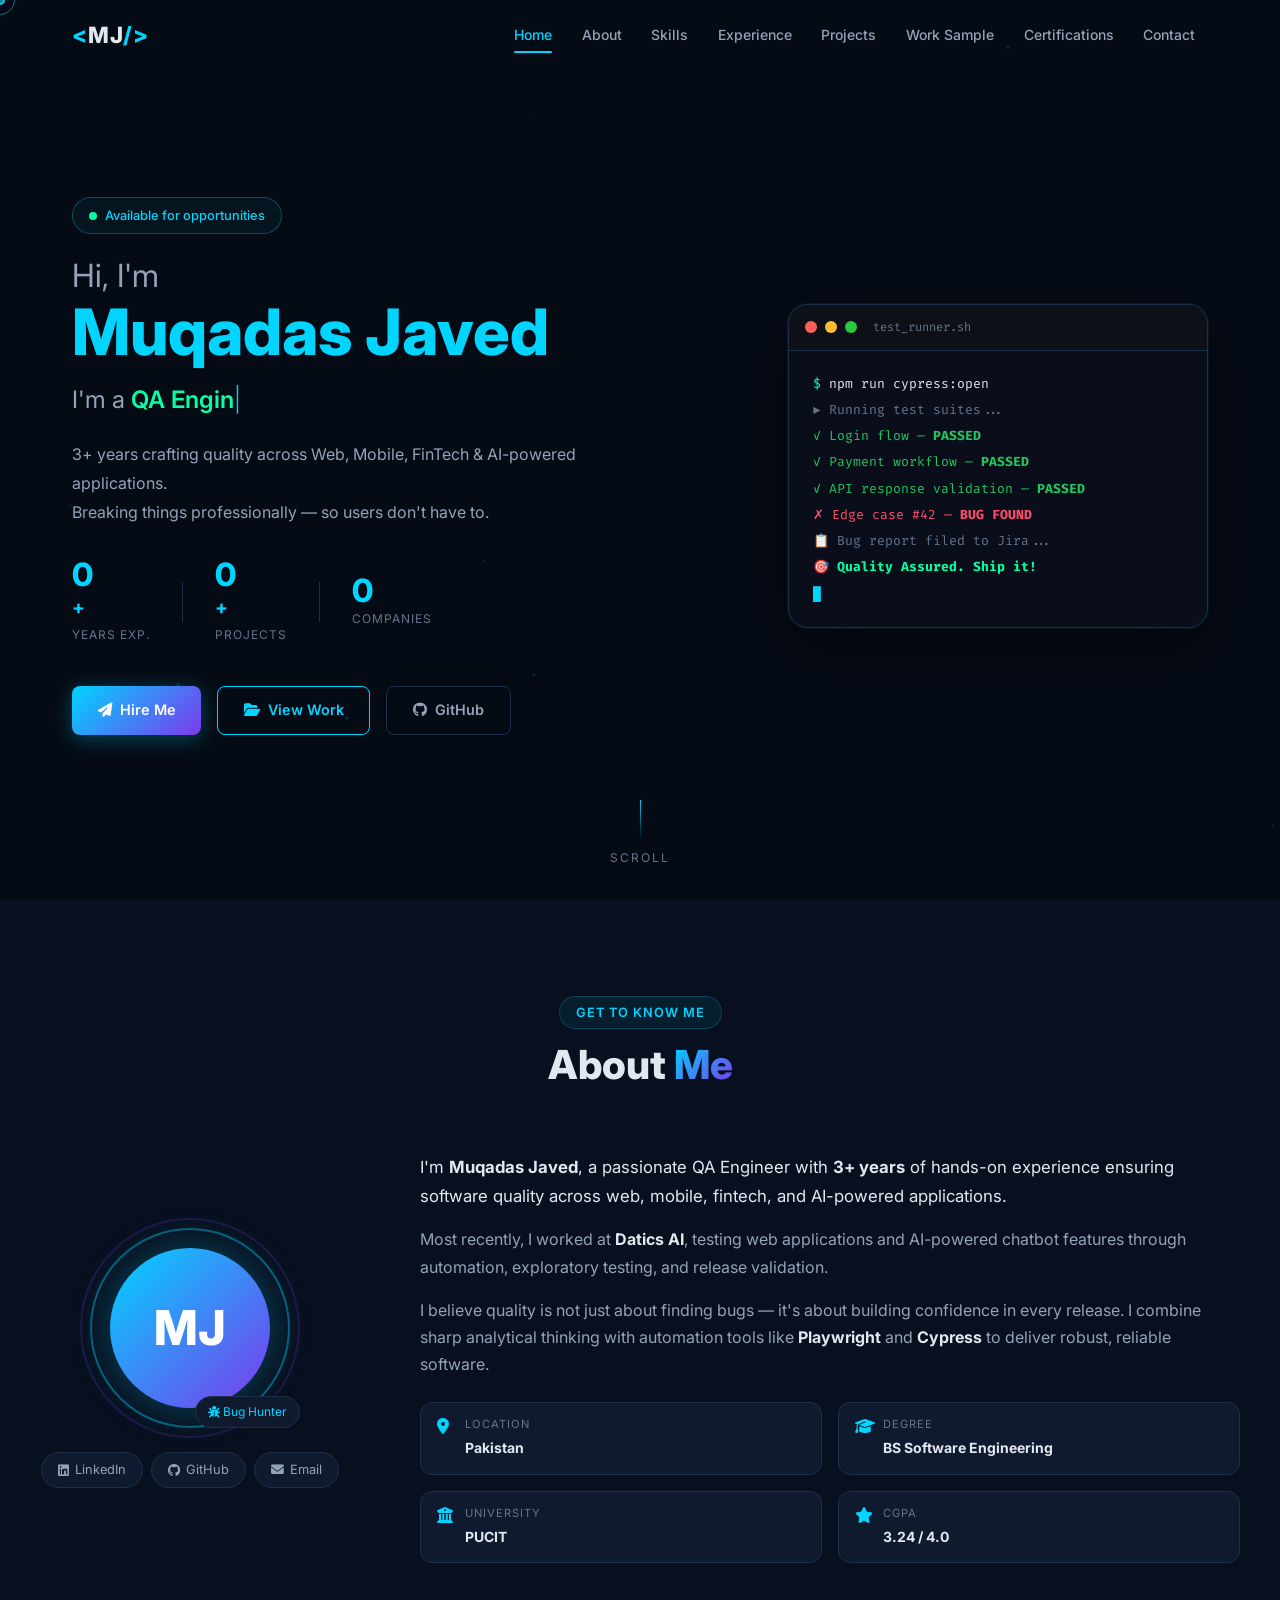
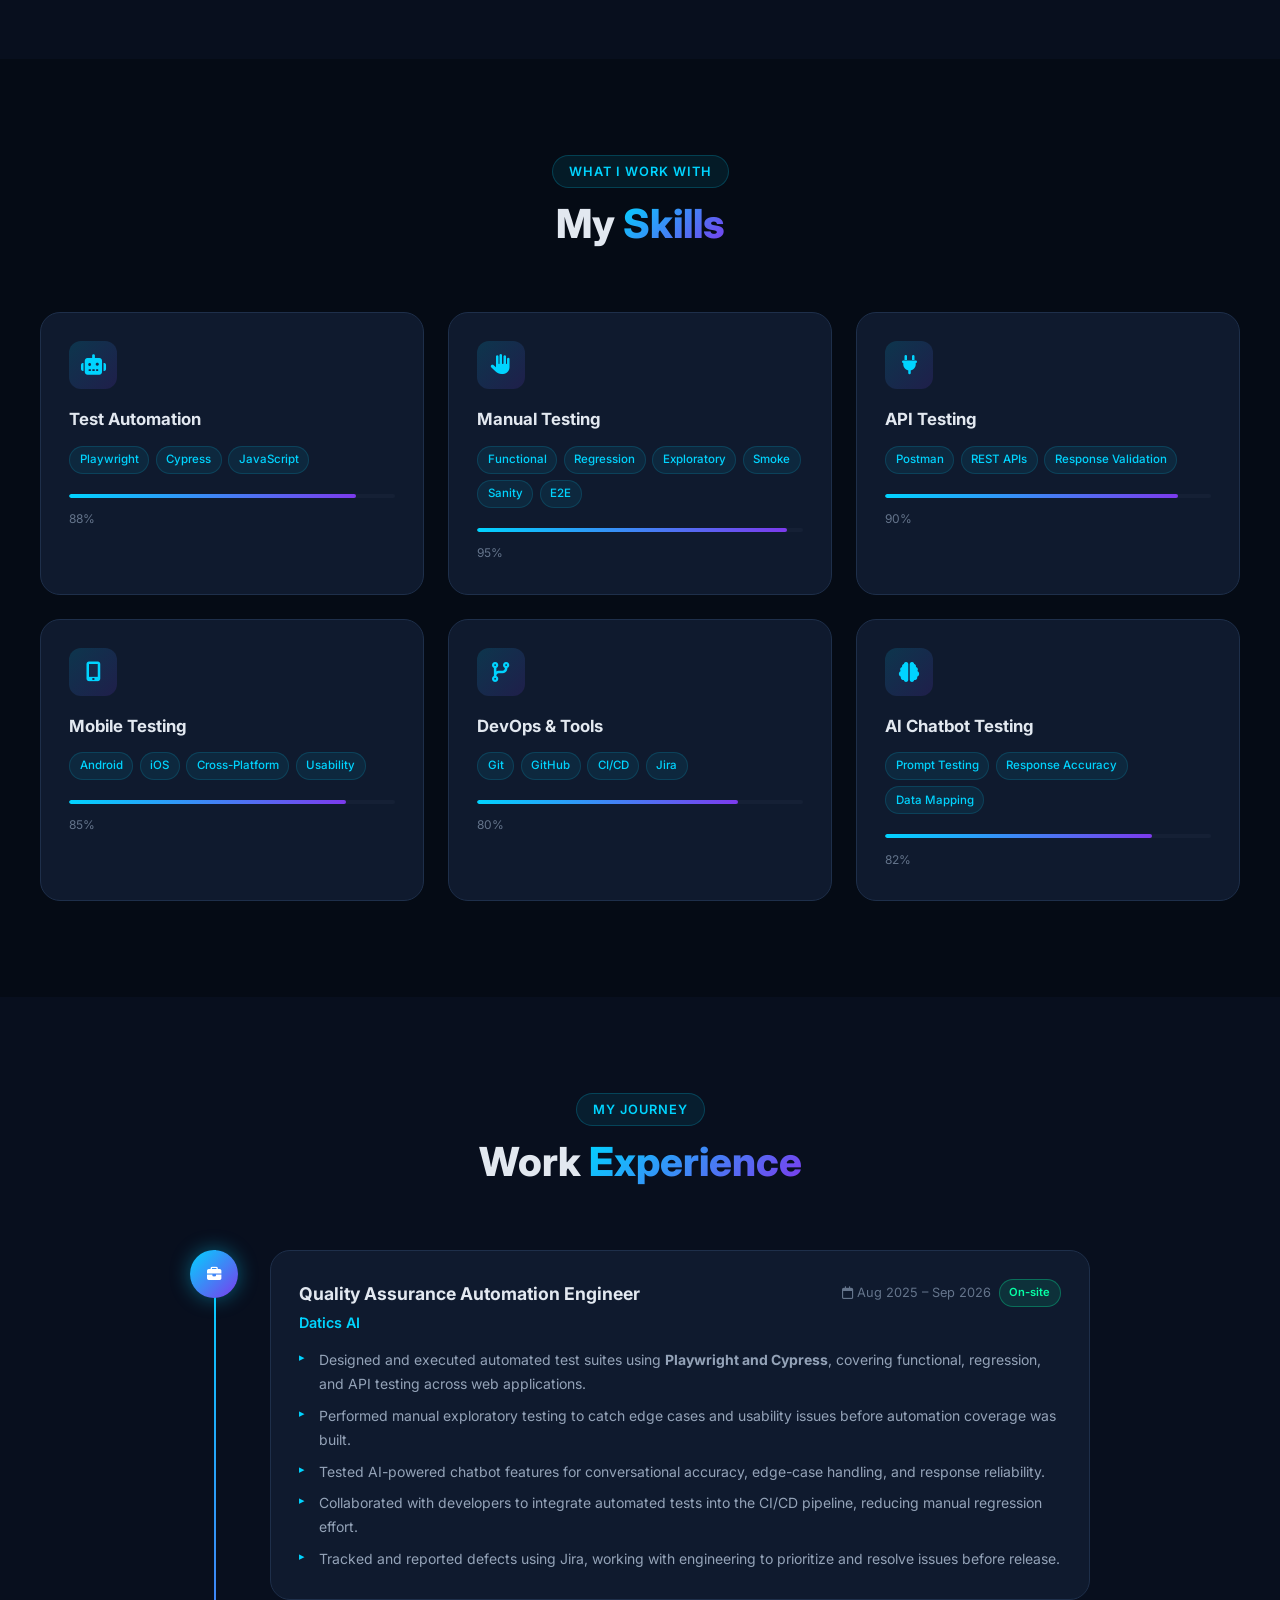
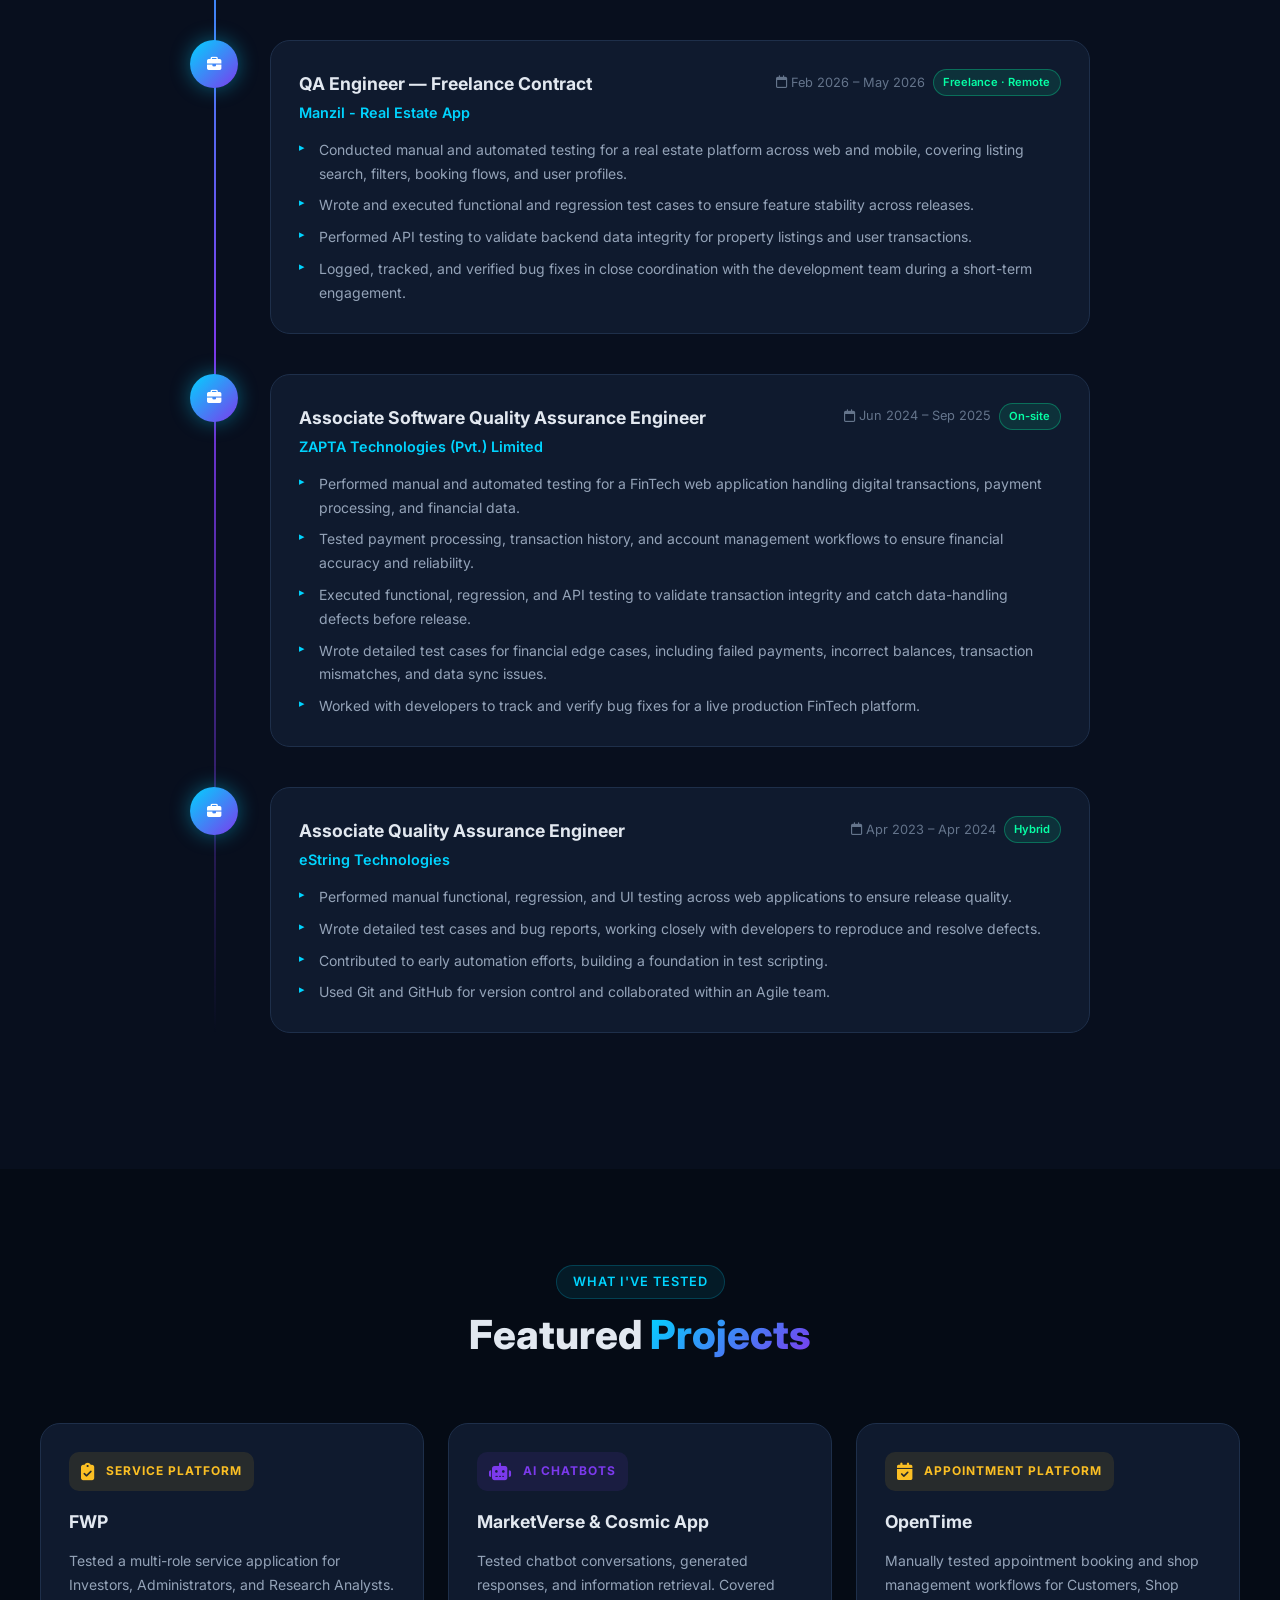
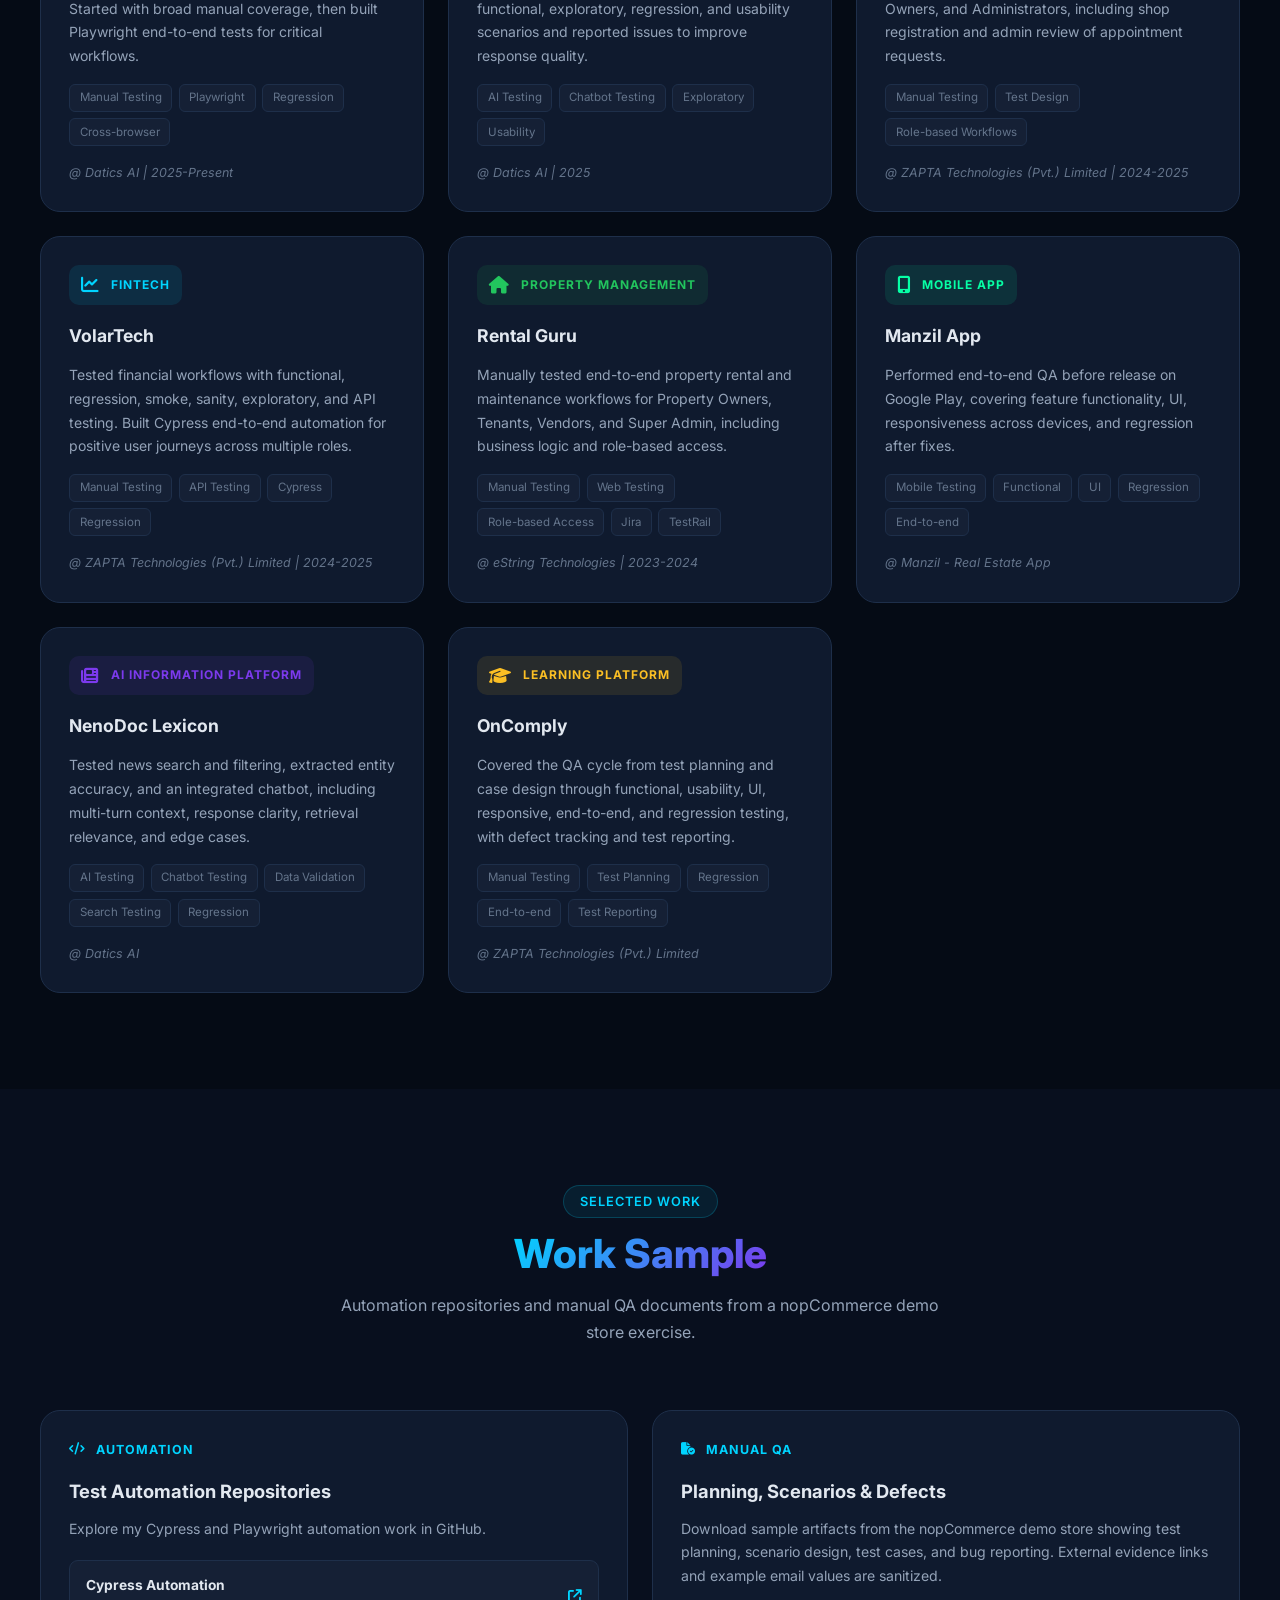
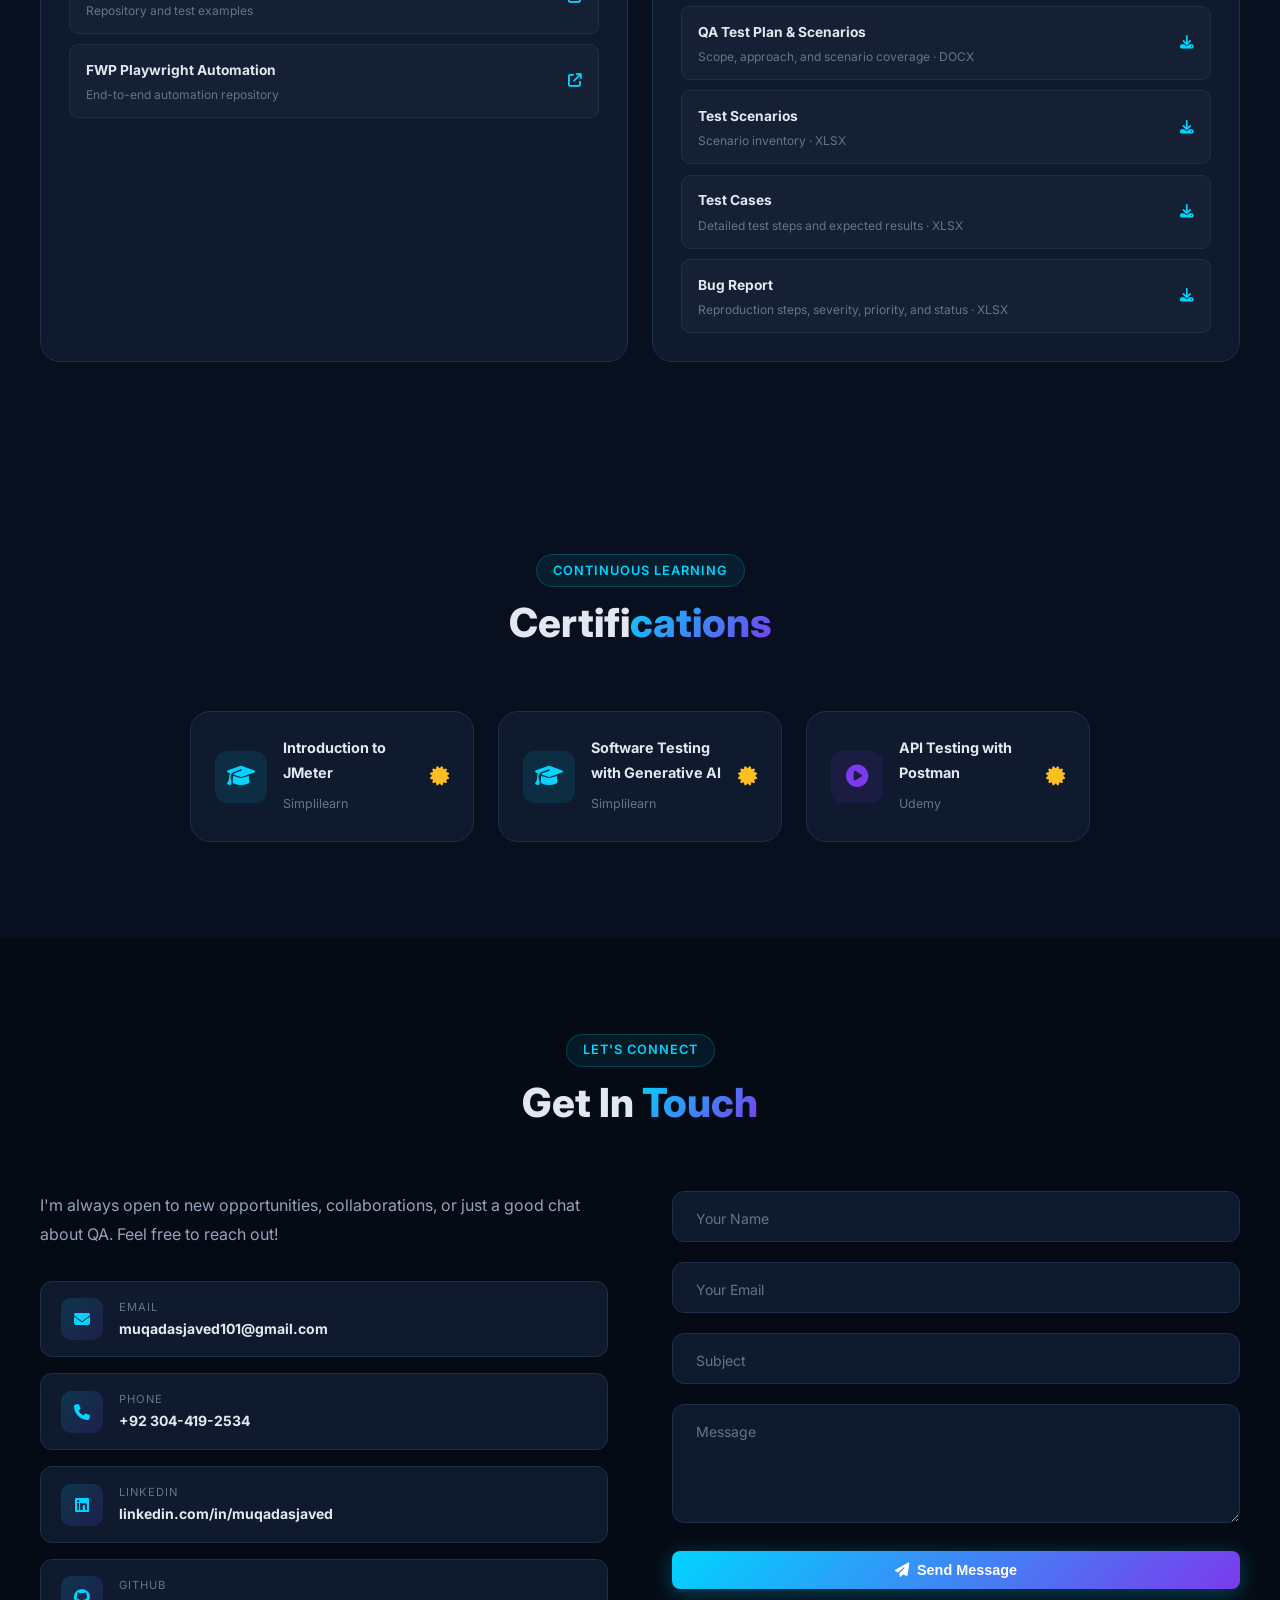
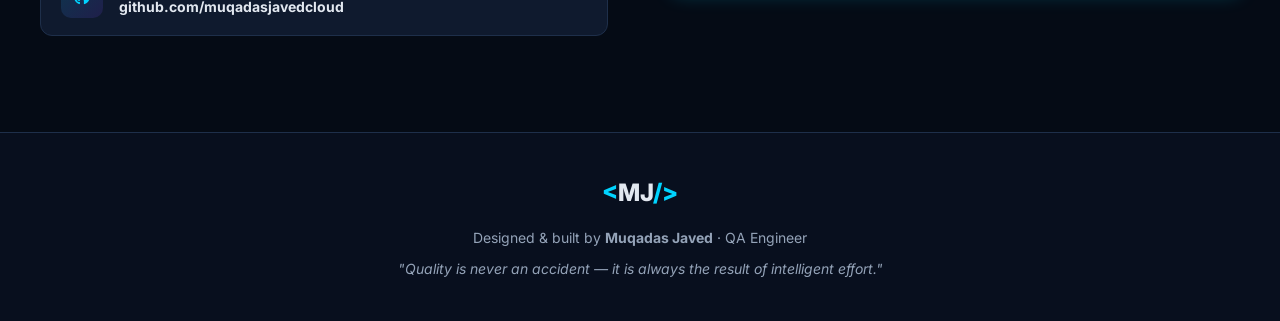
==== commit 701dac8f: "Rename testing section to work samples" ====
--- a/index.html
+++ b/index.html
@@ -37,7 +37,7 @@
         <li><a href="#skills"         class="nav-link">Skills</a></li>
         <li><a href="#experience"     class="nav-link">Experience</a></li>
         <li><a href="#projects"       class="nav-link">Projects</a></li>
-        <li><a href="#qa-samples"     class="nav-link">Testing</a></li>
+        <li><a href="#qa-samples"     class="nav-link">Work Sample</a></li>
         <li><a href="#certifications" class="nav-link">Certifications</a></li>
         <li><a href="#contact"        class="nav-link">Contact</a></li>
       </ul>
@@ -437,7 +437,7 @@
     <div class="container">
       <div class="section-header" data-aos>
         <span class="section-tag">Selected work</span>
-        <h2 class="section-title"><span class="highlight">Testing</span></h2>
+        <h2 class="section-title"><span class="highlight">Work Sample</span></h2>
         <p class="section-subtitle">Automation repositories and manual QA documents from a nopCommerce demo store exercise.</p>
       </div>
       <div class="samples-grid">
